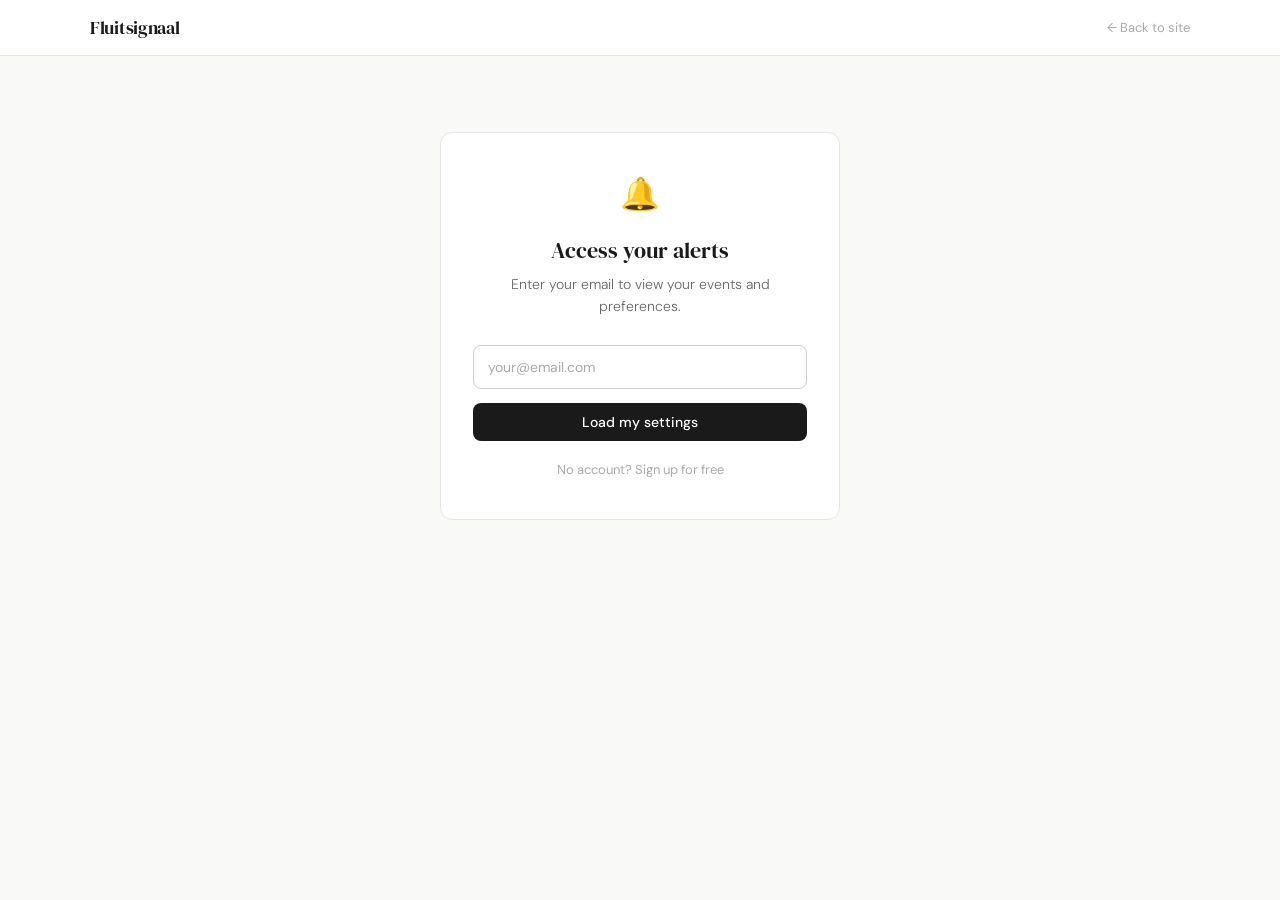
==== dashboard.html @ 2d1e5efd "Remove language switcher, keep site English only - Remove EN/NL toggle buttons from all pages - Remo" ====
<!DOCTYPE html>
<html lang="en">
<head>
  <meta charset="UTF-8" />
  <meta name="viewport" content="width=device-width, initial-scale=1.0" />
  <title>My Account — Fluitsignaal</title>
  <link rel="preconnect" href="https://fonts.googleapis.com">
  <link href="https://fonts.googleapis.com/css2?family=DM+Serif+Display:ital@0;1&family=DM+Sans:wght@300;400;500&display=swap" rel="stylesheet">
  <style>
    *, *::before, *::after { box-sizing: border-box; margin: 0; padding: 0; }
    body { font-family: 'DM Sans', sans-serif; color: #1a1a1a; background: #f9f9f7; min-height: 100vh; }

    /* Topbar */
    .topbar { background: #fff; border-bottom: 0.5px solid #e5e5e5; padding: 0 2rem; display: flex; justify-content: space-between; align-items: center; height: 56px; position: sticky; top: 0; z-index: 10; max-width: 100%; }
    .topbar-inner { display: flex; justify-content: space-between; align-items: center; width: 100%; max-width: 1100px; margin: 0 auto; }
    .topbar-logo { font-family: 'DM Serif Display', serif; font-size: 18px; text-decoration: none; color: #1a1a1a; letter-spacing: -0.3px; }
    .topbar-links { display: flex; align-items: center; gap: 2rem; }
    .topbar-link { font-size: 14px; color: #666; text-decoration: none; background: none; border: none; cursor: pointer; font-family: 'DM Sans', sans-serif; padding: 0; transition: color 0.15s; }
    .topbar-link:hover { color: #1a1a1a; }
    .topbar-link.active { color: #1a1a1a; font-weight: 500; }
    .topbar-user { font-size: 13px; color: #888; display: flex; align-items: center; gap: 12px; }
    .topbar-user-name { font-weight: 500; color: #1a1a1a; }
    .topbar-signout { font-size: 13px; color: #aaa; text-decoration: none; transition: color 0.15s; }
    .topbar-signout:hover { color: #1a1a1a; }

    /* Desktop layout */
    .layout { display: flex; max-width: 1000px; margin: 2rem auto; padding: 0 2rem; gap: 1.5rem; }
    .sidebar { width: 200px; flex-shrink: 0; }
    .sidebar-card { background: #fff; border: 0.5px solid #e5e5e5; border-radius: 12px; overflow: hidden; }
    .nav-item { display: flex; align-items: center; gap: 10px; padding: 0.75rem 1rem; font-size: 14px; cursor: pointer; color: #666; border-bottom: 0.5px solid #f0f0f0; transition: background 0.1s; }
    .nav-item:last-child { border-bottom: none; }
    .nav-item:hover { background: #f9f9f7; }
    .nav-item.active { color: #1a1a1a; font-weight: 500; background: #f9f9f7; }
    .sidebar-user { margin-top: 1rem; padding: 1rem; background: #fff; border: 0.5px solid #e5e5e5; border-radius: 12px; }
    .user-name { font-size: 13px; font-weight: 500; }
    .user-plan { font-size: 11px; color: #888; margin-top: 2px; }
    .main { flex: 1; min-width: 0; }

    /* Mobile tab bar — hidden on desktop */
    .mobile-tabs { display: none; }

    /* Panels */
    .panel { display: none; }
    .panel.active { display: block; }
    .panel-card { background: #fff; border: 0.5px solid #e5e5e5; border-radius: 12px; overflow: hidden; margin-bottom: 1rem; }
    .panel-header { padding: 1.25rem 1.5rem; border-bottom: 0.5px solid #e5e5e5; }
    .panel-title { font-family: 'DM Serif Display', serif; font-size: 20px; }
    .panel-sub { font-size: 13px; color: #888; margin-top: 4px; font-weight: 300; }
    .panel-body { padding: 1.25rem 1.5rem; }

    /* Event list */
    .sport-heading { font-size: 11px; font-weight: 500; letter-spacing: 0.1em; text-transform: uppercase; color: #aaa; margin: 1.25rem 0 0.75rem; }
    .sport-heading:first-child { margin-top: 0; }
    .event-list { display: flex; flex-direction: column; gap: 8px; }
    .event-row { display: flex; align-items: center; justify-content: space-between; padding: 0.75rem 1rem; border: 0.5px solid #e5e5e5; border-radius: 8px; cursor: pointer; transition: border-color 0.15s; }
    .event-row:hover { border-color: #bbb; }
    .event-row.selected { border-color: #1a1a1a; background: #fafafa; }
    .event-row-left { display: flex; align-items: center; gap: 10px; min-width: 0; }
    .event-name { font-size: 14px; font-weight: 500; }
    .event-date { font-size: 12px; color: #888; margin-top: 2px; font-weight: 300; }

    /* Soon badge */
    .soon-badge {
      display: inline-flex; align-items: center;
      background: #f0fdf4; color: #166534;
      border: 0.5px solid #86efac;
      font-size: 10px; font-weight: 500;
      padding: 2px 7px; border-radius: 5px;
      flex-shrink: 0; white-space: nowrap;
    }

    /* Toggle switch */
    .toggle { width: 36px; height: 20px; border-radius: 10px; background: #ddd; position: relative; transition: background 0.2s; flex-shrink: 0; }
    .toggle.on { background: #1a1a1a; }
    .toggle::after { content: ''; position: absolute; width: 14px; height: 14px; background: #fff; border-radius: 50%; top: 3px; left: 3px; transition: transform 0.2s; }
    .toggle.on::after { transform: translateX(16px); }

    /* Plan grid */
    .plan-grid { display: grid; grid-template-columns: repeat(3, 1fr); gap: 10px; }
    .plan-card { border: 0.5px solid #e5e5e5; border-radius: 10px; padding: 1.25rem; }
    .plan-card.current { border: 2px solid #93c5fd; }
    .plan-badge { display: inline-block; background: #eff6ff; color: #1d4ed8; font-size: 10px; font-weight: 500; padding: 2px 8px; border-radius: 6px; margin-bottom: 0.5rem; }
    .plan-card-name { font-size: 14px; font-weight: 500; }
    .plan-card-price { font-family: 'DM Serif Display', serif; font-size: 28px; margin: 0.5rem 0 0.1rem; }
    .plan-card-period { font-size: 11px; color: #888; margin-bottom: 1rem; }
    .plan-card-features { list-style: none; display: flex; flex-direction: column; gap: 5px; }
    .plan-card-features li { font-size: 12px; color: #666; display: flex; gap: 6px; font-weight: 300; }
    .plan-card-features li::before { content: '—'; color: #ccc; flex-shrink: 0; }

    /* Save bar */
    .save-bar { padding: 1rem 1.5rem; border-top: 0.5px solid #e5e5e5; display: flex; justify-content: space-between; align-items: center; gap: 10px; }
    .save-status { font-size: 13px; color: #166534; display: none; }
    .btn-save { background: #1a1a1a; color: #fff; border: none; padding: 10px 24px; border-radius: 8px; font-family: 'DM Sans', sans-serif; font-size: 14px; font-weight: 500; cursor: pointer; transition: opacity 0.15s; }
    .btn-save:disabled { opacity: 0.5; cursor: not-allowed; }
    .btn-cancel { background: transparent; color: #888; border: 0.5px solid #ccc; padding: 10px 20px; border-radius: 8px; font-family: 'DM Sans', sans-serif; font-size: 13px; cursor: pointer; }

    /* Notifications panel */
    .ncg { width: 100%; border-collapse: collapse; }
    .ncg-header th { font-size: 11px; font-weight: 500; letter-spacing: 0.08em; text-transform: uppercase; color: #aaa; padding-bottom: 10px; text-align: center; }
    .ncg-header th:first-child { text-align: left; }
    .ncg-row td { padding: 12px 0; border-top: 0.5px solid #f0f0f0; vertical-align: middle; }
    .ncg-label { flex: 1; }
    .ncg-name { font-size: 14px; font-weight: 500; }
    .ncg-hint { font-size: 12px; color: #888; margin-top: 2px; font-weight: 300; }
    .ncg-cell { text-align: center; width: 72px; }

    /* Loading */
    .loading { padding: 3rem; text-align: center; color: #aaa; font-size: 14px; }

    /* Email prompt — improved */
    .not-found-wrap {
      display: flex; align-items: center; justify-content: center;
      min-height: 60vh; padding: 2rem;
    }
    .not-found-card {
      background: #fff; border: 0.5px solid #e5e5e5; border-radius: 12px;
      padding: 2.5rem 2rem; max-width: 400px; width: 100%; text-align: center;
    }
    .not-found-icon { font-size: 32px; margin-bottom: 1.25rem; }
    .not-found-title { font-family: 'DM Serif Display', serif; font-size: 22px; margin-bottom: 0.5rem; }
    .not-found-sub { font-size: 14px; color: #666; font-weight: 300; line-height: 1.6; margin-bottom: 1.75rem; }
    .not-found-card input {
      width: 100%; padding: 12px 14px;
      border: 0.5px solid #ccc; border-radius: 8px;
      font-family: 'DM Sans', sans-serif; font-size: 14px;
      color: #1a1a1a; outline: none; margin-bottom: 10px;
      transition: border-color 0.15s; text-align: left;
    }
    .not-found-card input:focus { border-color: #1a1a1a; }
    .not-found-card input::placeholder { color: #aaa; }
    .not-found-back { display: inline-block; margin-top: 1.25rem; font-size: 13px; color: #aaa; text-decoration: none; }
    .not-found-back:hover { color: #1a1a1a; }

    /* Mobile */
    @media (max-width: 767px) {
      .layout { flex-direction: column; margin: 0; padding: 0; gap: 0; }

      /* Hide desktop sidebar */
      .sidebar { display: none; }

      /* Mobile tab bar */
      .mobile-tabs {
        display: flex;
        background: #fff;
        border-bottom: 0.5px solid #e5e5e5;
        position: sticky;
        top: 56px;
        z-index: 9;
      }
      .mobile-tab {
        flex: 1; padding: 0.9rem 1rem;
        font-size: 14px; font-weight: 400; color: #888;
        text-align: center; cursor: pointer;
        border-bottom: 2px solid transparent;
        transition: color 0.15s, border-color 0.15s;
        background: none; border-top: none; border-left: none; border-right: none;
        font-family: 'DM Sans', sans-serif;
      }
      .mobile-tab.active { color: #1a1a1a; font-weight: 500; border-bottom-color: #1a1a1a; }

      .main { padding: 1.25rem; }

      .panel-header { padding: 1rem 1.25rem; }
      .panel-body { padding: 1rem 1.25rem; }
      .save-bar { padding: 0.875rem 1.25rem; }

      .plan-grid { grid-template-columns: 1fr; }

      .not-found-wrap { min-height: 50vh; padding: 1.5rem; }
      .not-found-card { padding: 2rem 1.5rem; }

      .topbar { padding: 0 1.25rem; }
    }
  </style>
</head>
<body>
<div class="topbar">
  <div class="topbar-inner">
    <a href="index.html" class="topbar-logo">Fluitsignaal</a>
    <div class="topbar-links">
      <button class="topbar-link active" id="nav-events" onclick="showPanel('events', this)">My events</button>
      <button class="topbar-link" id="nav-notifications" onclick="showPanel('notifications', this)">Notifications</button>
      <button class="topbar-link" id="nav-plan" onclick="showPanel('plan', this)">My plan</button>
    </div>
    <div class="topbar-user">
      <span class="topbar-user-name" id="topbar-user-name"></span>
      <a href="index.html" class="topbar-signout">← Back to site</a>
    </div>
  </div>
</div>

<!-- Mobile tab bar (hidden on desktop) -->
<div class="mobile-tabs">
  <button class="mobile-tab active" id="mobile-tab-events" onclick="showPanel('events', this, 'mobile-tab-events')">My events</button>
  <button class="mobile-tab" id="mobile-tab-notifications" onclick="showPanel('notifications', this, 'mobile-tab-notifications')">Notifications</button>
  <button class="mobile-tab" id="mobile-tab-plan" onclick="showPanel('plan', this, 'mobile-tab-plan')">My plan</button>
</div>

<div class="layout">
  <div class="sidebar">
    <div class="sidebar-card">
      <div class="nav-item active" onclick="showPanel('events', this)">🗓 <span>My events</span></div>
      <div class="nav-item" onclick="showPanel('notifications', this)">🔔 <span>Notifications</span></div>
      <div class="nav-item" onclick="showPanel('plan', this)">💳 <span>My plan</span></div>
    </div>
    <div class="sidebar-user">
      <div class="user-name" id="user-name">—</div>
      <div class="user-plan" id="user-plan">—</div>
    </div>
  </div>

  <div class="main">
    <div class="panel active" id="panel-events">
      <div class="panel-card">
        <div class="panel-header">
          <div class="panel-title">My events</div>
          <div class="panel-sub">Toggle the events you want to receive ticket alerts for</div>
        </div>
        <div class="panel-body" id="events-body">
          <div class="loading">Loading your preferences…</div>
        </div>
        <div class="save-bar">
          <div class="save-status" id="save-status">Saved!</div>
          <button class="btn-save" id="btn-save" onclick="savePreferences()">Save preferences</button>
        </div>
      </div>
    </div>

    <div class="panel" id="panel-notifications">
      <div class="panel-card">
        <div class="panel-header">
          <div class="panel-title">Notifications</div>
          <div class="panel-sub">Choose how and when you want to be notified</div>
        </div>
        <div class="panel-body">
          <table class="ncg">
            <thead class="ncg-header"><tr>
              <th></th><th>Email</th><th>SMS</th>
            </tr></thead>
            <tbody>
              <tr class="ncg-row">
                <td><div class="ncg-name">Weekly digest</div><div class="ncg-hint">Every Monday — full overview of upcoming sales</div></td>
                <td class="ncg-cell"><div class="toggle" id="rt-weekly-email" onclick="toggleRt('weekly-email')"></div></td>
                <td class="ncg-cell"><div class="toggle" id="rt-weekly-sms" onclick="toggleRt('weekly-sms')"></div></td>
              </tr>
              <tr class="ncg-row">
                <td><div class="ncg-name">Day before</div><div class="ncg-hint">Alert the day before a sale opens</div></td>
                <td class="ncg-cell"><div class="toggle" id="rt-day-before-email" onclick="toggleRt('day-before-email')"></div></td>
                <td class="ncg-cell"><div class="toggle" id="rt-day-before-sms" onclick="toggleRt('day-before-sms')"></div></td>
              </tr>
              <tr class="ncg-row">
                <td><div class="ncg-name">1 hour before</div><div class="ncg-hint">Alert 1 hour before the sale goes live</div></td>
                <td class="ncg-cell"><div class="toggle" id="rt-hour-before-email" onclick="toggleRt('hour-before-email')"></div></td>
                <td class="ncg-cell"><div class="toggle" id="rt-hour-before-sms" onclick="toggleRt('hour-before-sms')"></div></td>
              </tr>
            </tbody>
          </table>
        </div>
        <div class="save-bar">
          <div class="save-status" id="notif-save-status">Saved!</div>
          <button class="btn-save" id="btn-save-notif" onclick="saveNotifications()">Save preferences</button>
        </div>
      </div>
    </div>

    <div class="panel" id="panel-plan">
      <div class="panel-card">
        <div class="panel-header">
          <div class="panel-title">My plan</div>
          <div class="panel-sub" id="plan-sub">—</div>
        </div>
        <div class="panel-body">
          <div class="plan-grid">
            <div class="plan-card" id="plan-card-free">
              <div class="plan-card-name">Free</div>
              <div class="plan-card-price">€0</div>
              <div class="plan-card-period">forever</div>
              <ul class="plan-card-features"><li>Up to 4 events</li><li>Email alerts</li><li>Day-before reminders</li></ul>
            </div>
            <div class="plan-card" id="plan-card-pro">
              <div class="plan-card-name">Pro</div>
              <div class="plan-card-price">€7</div>
              <div class="plan-card-period">per month</div>
              <ul class="plan-card-features"><li>Unlimited events</li><li>Email + SMS alerts</li><li>All reminder types</li><li>Lottery registration reminders</li></ul>
            </div>
            <div class="plan-card" id="plan-card-team">
              <div class="plan-card-name">Team</div>
              <div class="plan-card-price">€19</div>
              <div class="plan-card-period">per month, up to 5 people</div>
              <ul class="plan-card-features"><li>Everything in Pro</li><li>Shared event lists</li><li>Priority support</li></ul>
            </div>
          </div>
        </div>
        <div class="save-bar">
          <div id="upgrade-wrap" style="display:none;">
            <button class="btn-save" id="btn-upgrade" onclick="startCheckout()">Upgrade to Pro — €7/mo</button>
          </div>
          <div id="pro-wrap" style="display:none;">
            <span style="font-size:13px;color:#166534;font-weight:500;">You're on Pro</span>
          </div>
          <button class="btn-cancel" id="btn-contact-plan">Contact us to change plan</button>
        </div>
      </div>
    </div>
  </div>
</div>

<script>
const SCRIPT_URL = 'https://script.google.com/macros/s/AKfycbwXE6ADpakhn2sQez_fjbSEP-PktBxvmvafaK3GWJmQClV2BFHYTC7zpgZuJ9ieKvdp/exec';

const EVENTS = {
  tennis: {
    label: '🎾 Tennis',
    items: [
      { id: 'french_open', name: 'French Open', date: 'Sale opens March 31, 2026', saleDate: '2026-03-31' },
      { id: 'wimbledon', name: 'Wimbledon', date: 'Ballot opens September 2026', saleDate: null },
      { id: 'australian_open', name: 'Australian Open', date: 'Sale opens approx. October 2026', saleDate: null },
      { id: 'us_open', name: 'US Open', date: 'Sale opens approx. April 2026', saleDate: '2026-04-15' },
      { id: 'rotterdam_open', name: 'Rotterdam Open', date: 'Sale opens approx. June 2026', saleDate: null },
      { id: 'libema_open', name: 'Libema Open', date: 'Date TBA', saleDate: null },
      { id: 'davis_cup', name: 'Davis Cup', date: 'Date TBA', saleDate: null },
    ]
  },
  football: {
    label: '⚽ Football',
    items: [
      { id: 'ajax', name: 'Ajax', date: 'Season tickets June 2026', saleDate: null },
      { id: 'feyenoord', name: 'Feyenoord', date: 'Season tickets June 2026', saleDate: null },
      { id: 'psv', name: 'PSV', date: 'Season tickets June 2026', saleDate: null },
      { id: 'nederlands_elftal', name: 'Nederlands Elftal', date: 'Via knvb.nl', saleDate: null },
      { id: 'world_cup', name: 'WK 2026', date: 'Resale opens April 2, 2026', saleDate: '2026-04-02' },
      { id: 'euro', name: 'EK', date: 'Date TBA', saleDate: null },
      { id: 'club_world_cup', name: 'WK Clubs', date: 'Date TBA', saleDate: null },
    ]
  },
  golf: {
    label: '⛳ Golf',
    items: [
      { id: 'ryder_cup', name: 'Ryder Cup', date: 'Ballot open at rydercup.com', saleDate: null },
      { id: 'solheim_cup', name: 'Solheim Cup', date: 'Date TBA', saleDate: null },
      { id: 'the_open', name: 'The Open Championship', date: 'Sale opens approx. March 2026', saleDate: null },
      { id: 'klm_open', name: 'KLM Open', date: 'Date TBA', saleDate: null },
    ]
  },
  rugby: {
    label: '🏉 Rugby',
    items: [
      { id: 'six_nations', name: 'Six Nations', date: 'Sale opens approx. November 2026', saleDate: null },
    ]
  },
  hockey: {
    label: '🏑 Hockey',
    items: [
      { id: 'hockey_ek', name: 'Hockey EK', date: 'Date TBA', saleDate: null },
      { id: 'hockey_wk', name: 'Hockey WK', date: 'Date TBA', saleDate: null },
      { id: 'hockey_hoofdklasse', name: 'Hoofdklasse Play-offs', date: 'Sale opens approx. March 2026', saleDate: '2026-03-25' },
    ]
  },
  spotlight: {
    label: '🔦 Spotlight',
    items: [
      { id: 'urban_sports_week_amsterdam', name: 'Urban Sports Week Amsterdam', date: 'Mei 2026 · NDSM, Amsterdam', saleDate: '2026-05-15' },
      { id: 'fiba_3x3', name: 'FIBA 3x3 World Tour Amsterdam Masters', date: 'Mei 2026 · Amsterdam', saleDate: '2026-05-15' },
      { id: '3x3nl_tour_finals', name: '3x3NL Tour Finals Amsterdam', date: '25–26 jul 2026 · Amsterdam', saleDate: '2026-07-25' },
      { id: 'museumplein_polo', name: 'Museumplein Polo Amsterdam', date: '25–27 sep 2026 · Gratis', saleDate: null },
      { id: 'premier_padel_rotterdam', name: 'Premier Padel Rotterdam', date: '27 sep – 4 okt 2026 · Rotterdam Ahoy', saleDate: null },
      { id: 'amstel_tigers', name: 'Amstel Tigers IJshockey', date: 'Seizoen 2026–2027 · Amsterdam', saleDate: null },
      { id: 'tilburg_trappers', name: 'Tilburg Trappers IJshockey', date: 'Seizoen 2026–2027 · Tilburg', saleDate: null },
      { id: 'world_sprint_championships', name: 'WK Sprint Schaatsen', date: '2027 · Thialf, Heerenveen', saleDate: null },
      { id: 'jumping_amsterdam', name: 'Jumping Amsterdam', date: 'Januari 2027 · RAI Amsterdam', saleDate: null },
      { id: 'hollands_strongest_man', name: "Holland's Strongest Man", date: 'Datum onbekend', saleDate: null },
      { id: 'beachvolleybal_eredivisie', name: 'Beachvolleybal Eredivisie', date: 'Zomer 2026', saleDate: null },
      { id: 'beachlife_volleyball_scheveningen', name: 'Summer BeachLife Volleyball Scheveningen', date: 'Zomer 2026 · Scheveningen', saleDate: null },
    ]
  }
};

let userEmail = null;
let userPlan = 'free';

const REMINDER_MAP = [
  { id: 'weekly-email',      dbKey: 'weekly_email',      type: 'weekly',      channel: 'email' },
  { id: 'weekly-sms',        dbKey: 'weekly_sms',        type: 'weekly',      channel: 'sms'   },
  { id: 'day-before-email',  dbKey: 'day_before_email',  type: 'day_before',  channel: 'email' },
  { id: 'day-before-sms',    dbKey: 'day_before_sms',    type: 'day_before',  channel: 'sms'   },
  { id: 'hour-before-email', dbKey: 'hour_before_email', type: 'hour_before', channel: 'email' },
  { id: 'hour-before-sms',   dbKey: 'hour_before_sms',   type: 'hour_before', channel: 'sms'   },
];

function toggleRt(id) {
  document.getElementById('rt-' + id).classList.toggle('on');
}

function renderNotifications(notifMethod, remindersArr) {
  const isNewFormat = remindersArr.some(r => r.includes('_email') || r.includes('_sms'));
  REMINDER_MAP.forEach(({ id, dbKey, type, channel }) => {
    let on;
    if (isNewFormat) {
      on = remindersArr.includes(dbKey);
    } else {
      const typeOn = remindersArr.includes(type);
      const m = notifMethod || 'email';
      on = typeOn && (channel === 'email' ? ['email','both'].includes(m) : ['sms','both'].includes(m));
    }
    document.getElementById('rt-' + id).classList.toggle('on', on);
  });
}

async function saveNotifications() {
  const btn = document.getElementById('btn-save-notif');
  btn.disabled = true; btn.textContent = 'Saving…';
  const reminders = REMINDER_MAP.filter(({ id }) => document.getElementById('rt-' + id).classList.contains('on')).map(({ dbKey }) => dbKey).join('|');
  const hasSms = REMINDER_MAP.some(({ id, channel }) => channel === 'sms' && document.getElementById('rt-' + id).classList.contains('on'));
  const hasEmail = REMINDER_MAP.some(({ id, channel }) => channel === 'email' && document.getElementById('rt-' + id).classList.contains('on'));
  const notifications = hasSms && hasEmail ? 'both' : hasSms ? 'sms' : 'email';
  try {
    await fetch(SCRIPT_URL, {
      method: 'POST',
      body: JSON.stringify({ action: 'update_notifications', email: userEmail, notifications, reminders })
    });
    const status = document.getElementById('notif-save-status');
    status.style.display = 'block';
    setTimeout(() => { status.style.display = 'none'; }, 3000);
  } catch(e) { alert('Something went wrong. Please try again.'); }
  btn.disabled = false; btn.textContent = 'Save preferences';
}

const TODAY = new Date();
const SOON_DAYS = 30;

function isSoon(dateStr) {
  if (!dateStr) return false;
  const d = new Date(dateStr);
  const diff = (d - TODAY) / (1000 * 60 * 60 * 24);
  return diff >= 0 && diff <= SOON_DAYS;
}

function showPanel(name, el, mobileTabId) {
  document.querySelectorAll('.panel').forEach(p => p.classList.remove('active'));
  document.querySelectorAll('.nav-item, .topbar-link, .mobile-tab').forEach(n => n.classList.remove('active'));
  document.getElementById('panel-' + name).classList.add('active');
  if (el) el.classList.add('active');
  document.getElementById('nav-' + name)?.classList.add('active');
  if (mobileTabId) document.getElementById(mobileTabId)?.classList.add('active');
}

function toggleEvent(row) {
  row.classList.toggle('selected');
  row.querySelector('.toggle').classList.toggle('on');
}

function renderEvents(selectedIds) {
  const body = document.getElementById('events-body');
  let html = '';
  for (const sport of Object.values(EVENTS)) {
    html += `<div class="sport-heading">${sport.label}</div><div class="event-list">`;
    for (const e of sport.items) {
      const sel = selectedIds.includes(e.id);
      const soonBadge = isSoon(e.saleDate) ? `<span class="soon-badge">${'Soon'}</span>` : '';
      html += `<div class="event-row${sel ? ' selected' : ''}" data-id="${e.id}" onclick="toggleEvent(this)">
        <div class="event-row-left">
          <div>
            <div class="event-name">${e.name}</div>
            <div class="event-date">${e.date}</div>
          </div>
          ${soonBadge}
        </div>
        <div class="toggle${sel ? ' on' : ''}"></div>
      </div>`;
    }
    html += '</div>';
  }
  body.innerHTML = html;
}

function hideAllPanels() {
  document.querySelector('.layout').style.display = 'none';
  document.querySelector('.mobile-tabs').style.display = 'none';
  const navLinks = document.querySelector('.topbar-links');
  if (navLinks) navLinks.style.display = 'none';
}

function showEmailPrompt(errorMsg) {
  document.querySelectorAll('.not-found-wrap').forEach(el => el.remove());
  hideAllPanels();
  const body = document.body;
  const wrap = document.createElement('div');
  wrap.className = 'not-found-wrap';
  wrap.innerHTML = `
    <div class="not-found-card">
      <div class="not-found-icon">🔔</div>
      <div class="not-found-title">Access your alerts</div>
      <p class="not-found-sub">${errorMsg || 'Enter your email to view your events and preferences.'}</p>
      <input type="email" id="email-input" placeholder="your@email.com" onkeydown="if(event.key==='Enter')loadByEmail()" />
      <button class="btn-save" style="width:100%;margin-top:4px;" onclick="loadByEmail()">Load my settings</button>
      <a href="index.html" class="not-found-back">No account? Sign up for free</a>
    </div>`;
  body.appendChild(wrap);
}

async function loadByEmail() {
  const input = document.getElementById('email-input').value.trim();
  if (!input) return;
  window.location.href = window.location.pathname + '?email=' + encodeURIComponent(input);
}

async function loadUser() {
  const params = new URLSearchParams(window.location.search);
  userEmail = params.get('email');
  if (!userEmail) { showEmailPrompt(); return; }

  try {
    const res = await fetch(SCRIPT_URL + '?email=' + encodeURIComponent(userEmail), { credentials: 'omit' });
    const text = await res.text();
    const data = JSON.parse(text);

    if (!data.found) {
      showEmailPrompt('This email address was not found. Check your address or sign up.');
      return;
    }

    const user = data.user;
    userPlan = user.plan || 'free';
    document.getElementById('user-name').textContent = user.name || userEmail;
    document.getElementById('topbar-user-name').textContent = (user.name || userEmail).split(' ')[0];
    document.getElementById('user-plan').textContent = userPlan + ' plan';
    document.getElementById('plan-sub').textContent = `You're on the ${userPlan} plan`;
    document.getElementById('plan-card-' + userPlan)?.classList.add('current');
    if (userPlan === 'free') {
      document.getElementById('upgrade-wrap').style.display = 'block';
      document.getElementById('btn-contact-plan').style.display = 'none';
    } else {
      document.getElementById('pro-wrap').style.display = 'block';
      document.getElementById('btn-contact-plan').style.display = 'none';
    }
    if (params.get('upgraded') === '1') {
      document.getElementById('plan-sub').textContent = 'Welcome to Pro! Your subscription has been upgraded.';
      showPanel('plan', document.getElementById('nav-plan'));
    }
    const selected = user.events ? user.events.split('|').filter(Boolean) : [];
    renderEvents(selected);
    const reminders = user.reminders ? user.reminders.split('|').filter(Boolean) : ['weekly','day_before'];
    renderNotifications(user.notifications || 'email', reminders);
  } catch(e) {
    console.error('loadUser error:', e);
    showEmailPrompt('Something went wrong. Please try again.');
  }
}

async function savePreferences() {
  const btn = document.getElementById('btn-save');
  btn.disabled = true;
  btn.textContent = 'Saving…';

  const selected = [...document.querySelectorAll('.event-row.selected')].map(r => r.dataset.id);

  try {
    await fetch(SCRIPT_URL, {
      method: 'POST',
      body: JSON.stringify({ action: 'update_events', email: userEmail, events: selected.join('|') })
    });
    const status = document.getElementById('save-status');
    status.style.display = 'block';
    setTimeout(() => { status.style.display = 'none'; }, 3000);
  } catch(e) {
    alert('Something went wrong. Please try again.');
  }

  btn.disabled = false;
  btn.textContent = 'Save preferences';
}

async function startCheckout() {
  const btn = document.getElementById('btn-upgrade');
  btn.textContent = 'Redirecting…';
  btn.disabled = true;
  try {
    const res = await fetch(SCRIPT_URL + '?action=create_checkout&email=' + encodeURIComponent(userEmail), { credentials: 'omit' });
    const text = await res.text();
    let data;
    try { data = JSON.parse(text); } catch(_) {
      alert('Unexpected response:\n' + text.slice(0, 300));
      btn.textContent = 'Upgrade to Pro — €7/mo';
      btn.disabled = false;
      return;
    }
    if (data.url) {
      window.location.href = data.url;
    } else {
      alert('Error: ' + (data.error || JSON.stringify(data)));
      btn.textContent = 'Upgrade to Pro — €7/mo';
      btn.disabled = false;
    }
  } catch(e) {
    alert('Fetch failed: ' + e.message);
    btn.textContent = 'Upgrade to Pro — €7/mo';
    btn.disabled = false;
  }
}

loadUser();
</script>
</body>
</html>
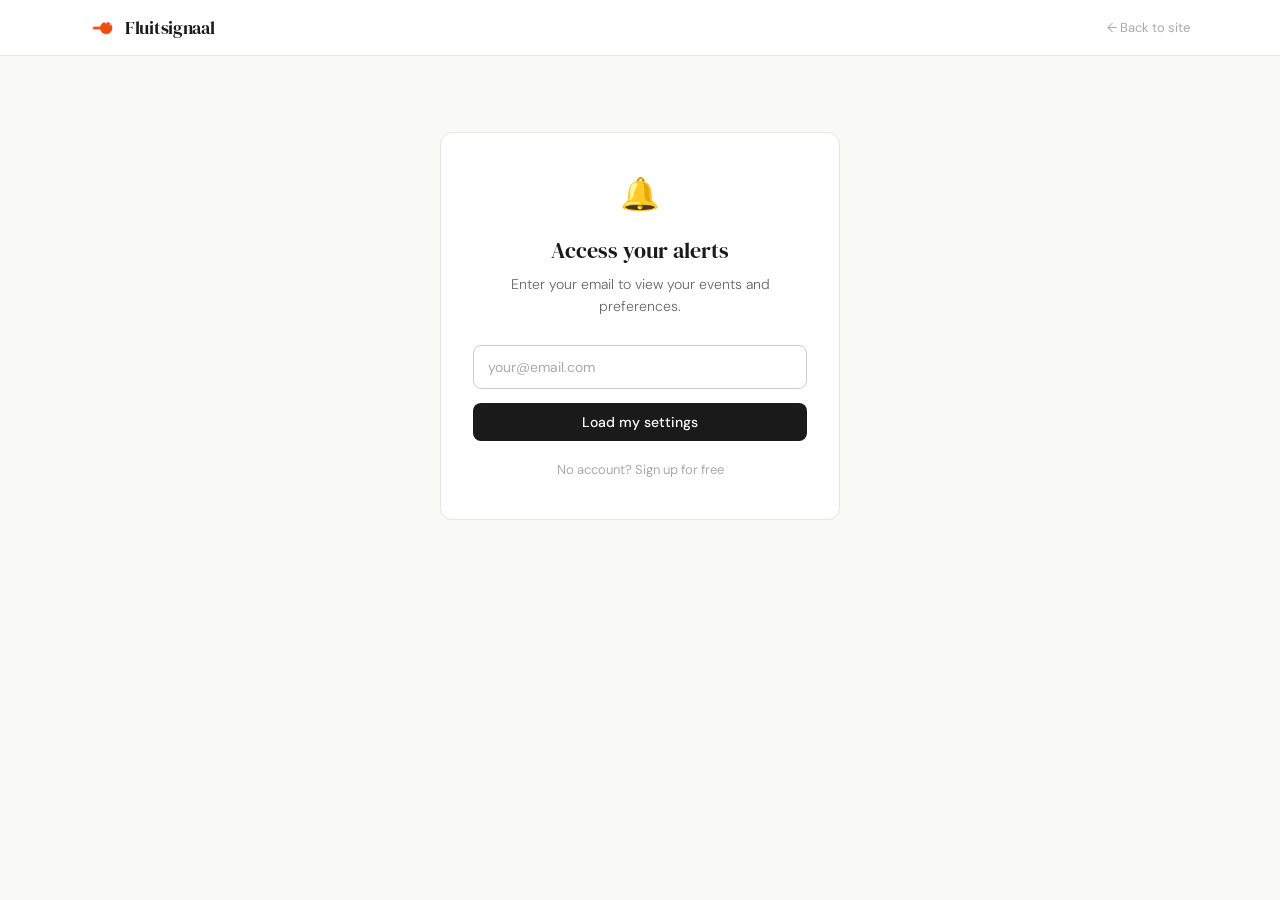
==== commit 8e4d6925: "Add whistle logo, scrolling events marquee, update Apps Script URL" ====
--- a/dashboard.html
+++ b/dashboard.html
@@ -4,6 +4,7 @@
   <meta charset="UTF-8" />
   <meta name="viewport" content="width=device-width, initial-scale=1.0" />
   <title>My Account — Fluitsignaal</title>
+  <link rel="icon" type="image/png" href="logo.png">
   <link rel="preconnect" href="https://fonts.googleapis.com">
   <link href="https://fonts.googleapis.com/css2?family=DM+Serif+Display:ital@0;1&family=DM+Sans:wght@300;400;500&display=swap" rel="stylesheet">
   <style>
@@ -13,7 +14,9 @@
     /* Topbar */
     .topbar { background: #fff; border-bottom: 0.5px solid #e5e5e5; padding: 0 2rem; display: flex; justify-content: space-between; align-items: center; height: 56px; position: sticky; top: 0; z-index: 10; max-width: 100%; }
     .topbar-inner { display: flex; justify-content: space-between; align-items: center; width: 100%; max-width: 1100px; margin: 0 auto; }
-    .topbar-logo { font-family: 'DM Serif Display', serif; font-size: 18px; text-decoration: none; color: #1a1a1a; letter-spacing: -0.3px; }
+    .topbar-logo { display: flex; align-items: center; gap: 9px; text-decoration: none; color: #1a1a1a; }
+    .topbar-logo img { width: 26px; height: 26px; display: block; }
+    .topbar-logo-text { font-family: 'DM Serif Display', serif; font-size: 18px; letter-spacing: -0.3px; }
     .topbar-links { display: flex; align-items: center; gap: 2rem; }
     .topbar-link { font-size: 14px; color: #666; text-decoration: none; background: none; border: none; cursor: pointer; font-family: 'DM Sans', sans-serif; padding: 0; transition: color 0.15s; }
     .topbar-link:hover { color: #1a1a1a; }
@@ -176,7 +179,10 @@
 <body>
 <div class="topbar">
   <div class="topbar-inner">
-    <a href="index.html" class="topbar-logo">Fluitsignaal</a>
+    <a href="index.html" class="topbar-logo">
+      <img src="logo.png" alt="Fluitsignaal" />
+      <span class="topbar-logo-text">Fluitsignaal</span>
+    </a>
     <div class="topbar-links">
       <button class="topbar-link active" id="nav-events" onclick="showPanel('events', this)">My events</button>
       <button class="topbar-link" id="nav-notifications" onclick="showPanel('notifications', this)">Notifications</button>
@@ -214,7 +220,7 @@
       <div class="panel-card">
         <div class="panel-header">
           <div class="panel-title">My events</div>
-          <div class="panel-sub">Toggle the events you want to receive ticket alerts for</div>
+          <div class="panel-sub">Select which events you want day-before and hour-of ticket alerts for. The weekly digest covers all events automatically.</div>
         </div>
         <div class="panel-body" id="events-body">
           <div class="loading">Loading your preferences…</div>
@@ -238,11 +244,6 @@
               <th></th><th>Email</th><th>SMS</th>
             </tr></thead>
             <tbody>
-              <tr class="ncg-row">
-                <td><div class="ncg-name">Weekly digest</div><div class="ncg-hint">Every Monday — full overview of upcoming sales</div></td>
-                <td class="ncg-cell"><div class="toggle" id="rt-weekly-email" onclick="toggleRt('weekly-email')"></div></td>
-                <td class="ncg-cell"><div class="toggle" id="rt-weekly-sms" onclick="toggleRt('weekly-sms')"></div></td>
-              </tr>
               <tr class="ncg-row">
                 <td><div class="ncg-name">Day before</div><div class="ncg-hint">Alert the day before a sale opens</div></td>
                 <td class="ncg-cell"><div class="toggle" id="rt-day-before-email" onclick="toggleRt('day-before-email')"></div></td>
@@ -274,20 +275,14 @@
             <div class="plan-card" id="plan-card-free">
               <div class="plan-card-name">Free</div>
               <div class="plan-card-price">€0</div>
-              <div class="plan-card-period">forever</div>
-              <ul class="plan-card-features"><li>Up to 4 events</li><li>Email alerts</li><li>Day-before reminders</li></ul>
+              <div class="plan-card-period">free to use</div>
+              <ul class="plan-card-features"><li>Weekly digest — all events</li><li>Email alerts</li><li>Day-before &amp; hour reminders</li></ul>
             </div>
             <div class="plan-card" id="plan-card-pro">
               <div class="plan-card-name">Pro</div>
               <div class="plan-card-price">€7</div>
               <div class="plan-card-period">per month</div>
               <ul class="plan-card-features"><li>Unlimited events</li><li>Email + SMS alerts</li><li>All reminder types</li><li>Lottery registration reminders</li></ul>
-            </div>
-            <div class="plan-card" id="plan-card-team">
-              <div class="plan-card-name">Team</div>
-              <div class="plan-card-price">€19</div>
-              <div class="plan-card-period">per month, up to 5 people</div>
-              <ul class="plan-card-features"><li>Everything in Pro</li><li>Shared event lists</li><li>Priority support</li></ul>
             </div>
           </div>
         </div>
@@ -306,7 +301,9 @@
 </div>
 
 <script>
-const SCRIPT_URL = 'https://script.google.com/macros/s/AKfycbwXE6ADpakhn2sQez_fjbSEP-PktBxvmvafaK3GWJmQClV2BFHYTC7zpgZuJ9ieKvdp/exec';
+
+
+const SCRIPT_URL = 'https://script.google.com/macros/s/AKfycbwP9GisrJfJO7_6IYiovEBBaAKNz9kUeVCPhgupX2QKAw7u7qqv5N5-zG1oYqaCD4zT/exec';
 
 const EVENTS = {
   tennis: {
@@ -379,8 +376,6 @@
 let userPlan = 'free';
 
 const REMINDER_MAP = [
-  { id: 'weekly-email',      dbKey: 'weekly_email',      type: 'weekly',      channel: 'email' },
-  { id: 'weekly-sms',        dbKey: 'weekly_sms',        type: 'weekly',      channel: 'sms'   },
   { id: 'day-before-email',  dbKey: 'day_before_email',  type: 'day_before',  channel: 'email' },
   { id: 'day-before-sms',    dbKey: 'day_before_sms',    type: 'day_before',  channel: 'sms'   },
   { id: 'hour-before-email', dbKey: 'hour_before_email', type: 'hour_before', channel: 'email' },
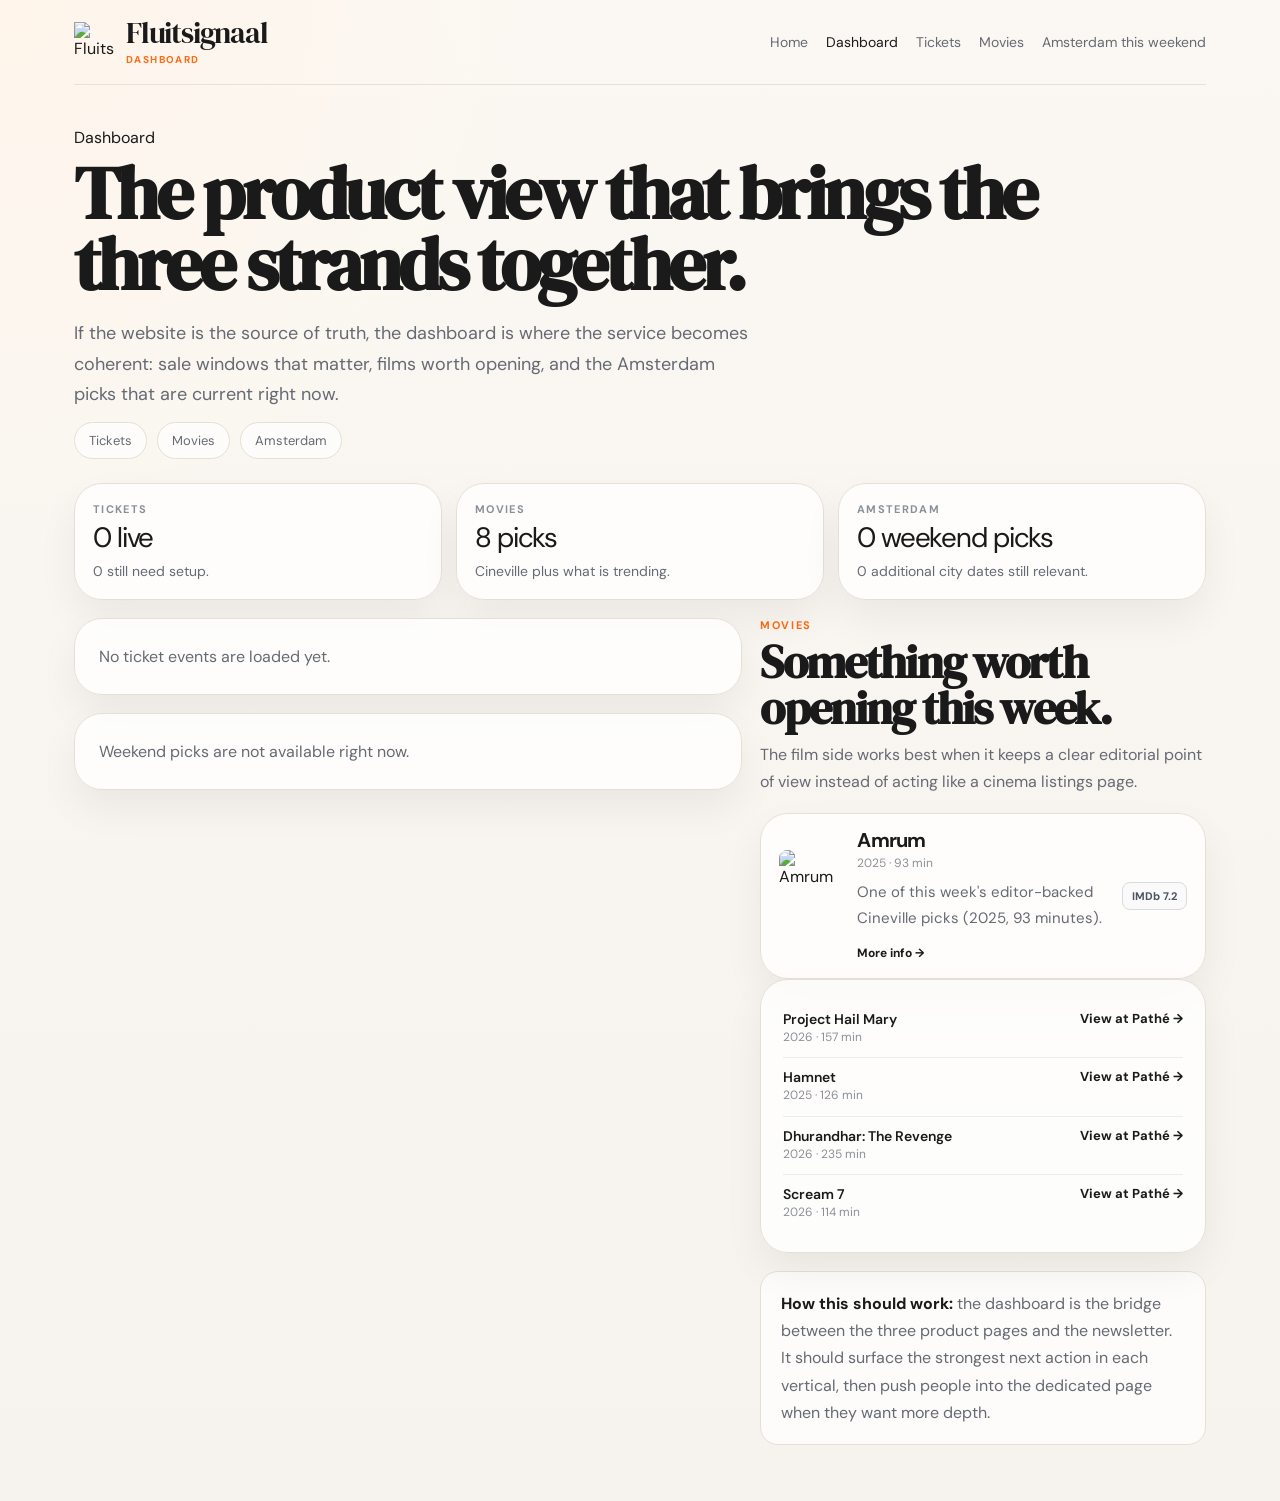
==== commit 557b7dea: "Update website files" ====
--- a/dashboard.html
+++ b/dashboard.html
@@ -3,597 +3,54 @@
 <head>
   <meta charset="UTF-8" />
   <meta name="viewport" content="width=device-width, initial-scale=1.0" />
-  <title>My Account — Fluitsignaal</title>
-  <link rel="icon" type="image/png" href="logo.png">
+  <title>Fluitsignaal Dashboard</title>
   <link rel="preconnect" href="https://fonts.googleapis.com">
-  <link href="https://fonts.googleapis.com/css2?family=DM+Serif+Display:ital@0;1&family=DM+Sans:wght@300;400;500&display=swap" rel="stylesheet">
-  <style>
-    *, *::before, *::after { box-sizing: border-box; margin: 0; padding: 0; }
-    body { font-family: 'DM Sans', sans-serif; color: #1a1a1a; background: #f9f9f7; min-height: 100vh; }
+  <link rel="preconnect" href="https://fonts.gstatic.com" crossorigin>
+  <link href="https://fonts.googleapis.com/css2?family=DM+Sans:wght@400;500;700&family=DM+Serif+Display:ital@0;1&display=swap" rel="stylesheet">
+  <link rel="stylesheet" href="site.css" />
+</head>
+<body data-page="dashboard">
+  <div class="site-shell">
+    <header class="topbar">
+      <a class="brand" href="index.html">
+        <img src="https://coenvanrappard-lgtm.github.io/Fluitsignaal/logo.png" alt="Fluitsignaal logo" />
+        <div>
+          <div class="brand-wordmark">Fluitsignaal</div>
+          <div class="brand-tag">Dashboard</div>
+        </div>
+      </a>
+      <nav class="topnav">
+        <a href="index.html">Home</a>
+        <a class="active" href="dashboard.html">Dashboard</a>
+        <a href="tickets.html">Tickets</a>
+        <a href="movies.html">Movies</a>
+        <a href="amsterdam.html">Amsterdam this weekend</a>
+      </nav>
+    </header>
 
-    /* Topbar */
-    .topbar { background: #fff; border-bottom: 0.5px solid #e5e5e5; padding: 0 2rem; display: flex; justify-content: space-between; align-items: center; height: 56px; position: sticky; top: 0; z-index: 10; max-width: 100%; }
-    .topbar-inner { display: flex; justify-content: space-between; align-items: center; width: 100%; max-width: 1100px; margin: 0 auto; }
-    .topbar-logo { display: flex; align-items: center; gap: 9px; text-decoration: none; color: #1a1a1a; }
-    .topbar-logo img { width: 26px; height: 26px; display: block; }
-    .topbar-logo-text { font-family: 'DM Serif Display', serif; font-size: 18px; letter-spacing: -0.3px; }
-    .topbar-links { display: flex; align-items: center; gap: 2rem; }
-    .topbar-link { font-size: 14px; color: #666; text-decoration: none; background: none; border: none; cursor: pointer; font-family: 'DM Sans', sans-serif; padding: 0; transition: color 0.15s; }
-    .topbar-link:hover { color: #1a1a1a; }
-    .topbar-link.active { color: #1a1a1a; font-weight: 500; }
-    .topbar-user { font-size: 13px; color: #888; display: flex; align-items: center; gap: 12px; }
-    .topbar-user-name { font-weight: 500; color: #1a1a1a; }
-    .topbar-signout { font-size: 13px; color: #aaa; text-decoration: none; transition: color 0.15s; }
-    .topbar-signout:hover { color: #1a1a1a; }
+    <section class="page-hero">
+      <div class="eyebrow">Dashboard</div>
+      <h1>The product view that brings the three strands together.</h1>
+      <p>If the website is the source of truth, the dashboard is where the service becomes coherent: sale windows that matter, films worth opening, and the Amsterdam picks that are current right now.</p>
+      <div class="page-subnav">
+        <a href="#dashboard-tickets">Tickets</a>
+        <a href="#dashboard-movies">Movies</a>
+        <a href="#dashboard-amsterdam">Amsterdam</a>
+      </div>
+      <div class="summary-strip" id="dashboard-summary"></div>
+    </section>
 
-    /* Desktop layout */
-    .layout { display: flex; max-width: 1000px; margin: 2rem auto; padding: 0 2rem; gap: 1.5rem; }
-    .sidebar { width: 200px; flex-shrink: 0; }
-    .sidebar-card { background: #fff; border: 0.5px solid #e5e5e5; border-radius: 12px; overflow: hidden; }
-    .nav-item { display: flex; align-items: center; gap: 10px; padding: 0.75rem 1rem; font-size: 14px; cursor: pointer; color: #666; border-bottom: 0.5px solid #f0f0f0; transition: background 0.1s; }
-    .nav-item:last-child { border-bottom: none; }
-    .nav-item:hover { background: #f9f9f7; }
-    .nav-item.active { color: #1a1a1a; font-weight: 500; background: #f9f9f7; }
-    .sidebar-user { margin-top: 1rem; padding: 1rem; background: #fff; border: 0.5px solid #e5e5e5; border-radius: 12px; }
-    .user-name { font-size: 13px; font-weight: 500; }
-    .user-plan { font-size: 11px; color: #888; margin-top: 2px; }
-    .main { flex: 1; min-width: 0; }
-
-    /* Mobile tab bar — hidden on desktop */
-    .mobile-tabs { display: none; }
-
-    /* Panels */
-    .panel { display: none; }
-    .panel.active { display: block; }
-    .panel-card { background: #fff; border: 0.5px solid #e5e5e5; border-radius: 12px; overflow: hidden; margin-bottom: 1rem; }
-    .panel-header { padding: 1.25rem 1.5rem; border-bottom: 0.5px solid #e5e5e5; }
-    .panel-title { font-family: 'DM Serif Display', serif; font-size: 20px; }
-    .panel-sub { font-size: 13px; color: #888; margin-top: 4px; font-weight: 300; }
-    .panel-body { padding: 1.25rem 1.5rem; }
-
-    /* Event list */
-    .sport-heading { font-size: 11px; font-weight: 500; letter-spacing: 0.1em; text-transform: uppercase; color: #aaa; margin: 1.25rem 0 0.75rem; }
-    .sport-heading:first-child { margin-top: 0; }
-    .event-list { display: flex; flex-direction: column; gap: 8px; }
-    .event-row { display: flex; align-items: center; justify-content: space-between; padding: 0.75rem 1rem; border: 0.5px solid #e5e5e5; border-radius: 8px; cursor: pointer; transition: border-color 0.15s; }
-    .event-row:hover { border-color: #bbb; }
-    .event-row.selected { border-color: #1a1a1a; background: #fafafa; }
-    .event-row-left { display: flex; align-items: center; gap: 10px; min-width: 0; }
-    .event-name { font-size: 14px; font-weight: 500; }
-    .event-date { font-size: 12px; color: #888; margin-top: 2px; font-weight: 300; }
-
-    /* Soon badge */
-    .soon-badge {
-      display: inline-flex; align-items: center;
-      background: #f0fdf4; color: #166534;
-      border: 0.5px solid #86efac;
-      font-size: 10px; font-weight: 500;
-      padding: 2px 7px; border-radius: 5px;
-      flex-shrink: 0; white-space: nowrap;
-    }
-
-    /* Toggle switch */
-    .toggle { width: 36px; height: 20px; border-radius: 10px; background: #ddd; position: relative; transition: background 0.2s; flex-shrink: 0; }
-    .toggle.on { background: #1a1a1a; }
-    .toggle::after { content: ''; position: absolute; width: 14px; height: 14px; background: #fff; border-radius: 50%; top: 3px; left: 3px; transition: transform 0.2s; }
-    .toggle.on::after { transform: translateX(16px); }
-
-    /* Plan grid */
-    .plan-grid { display: grid; grid-template-columns: repeat(3, 1fr); gap: 10px; }
-    .plan-card { border: 0.5px solid #e5e5e5; border-radius: 10px; padding: 1.25rem; }
-    .plan-card.current { border: 2px solid #93c5fd; }
-    .plan-badge { display: inline-block; background: #eff6ff; color: #1d4ed8; font-size: 10px; font-weight: 500; padding: 2px 8px; border-radius: 6px; margin-bottom: 0.5rem; }
-    .plan-card-name { font-size: 14px; font-weight: 500; }
-    .plan-card-price { font-family: 'DM Serif Display', serif; font-size: 28px; margin: 0.5rem 0 0.1rem; }
-    .plan-card-period { font-size: 11px; color: #888; margin-bottom: 1rem; }
-    .plan-card-features { list-style: none; display: flex; flex-direction: column; gap: 5px; }
-    .plan-card-features li { font-size: 12px; color: #666; display: flex; gap: 6px; font-weight: 300; }
-    .plan-card-features li::before { content: '—'; color: #ccc; flex-shrink: 0; }
-
-    /* Save bar */
-    .save-bar { padding: 1rem 1.5rem; border-top: 0.5px solid #e5e5e5; display: flex; justify-content: space-between; align-items: center; gap: 10px; }
-    .save-status { font-size: 13px; color: #166534; display: none; }
-    .btn-save { background: #1a1a1a; color: #fff; border: none; padding: 10px 24px; border-radius: 8px; font-family: 'DM Sans', sans-serif; font-size: 14px; font-weight: 500; cursor: pointer; transition: opacity 0.15s; }
-    .btn-save:disabled { opacity: 0.5; cursor: not-allowed; }
-    .btn-cancel { background: transparent; color: #888; border: 0.5px solid #ccc; padding: 10px 20px; border-radius: 8px; font-family: 'DM Sans', sans-serif; font-size: 13px; cursor: pointer; }
-
-    /* Notifications panel */
-    .ncg { width: 100%; border-collapse: collapse; }
-    .ncg-header th { font-size: 11px; font-weight: 500; letter-spacing: 0.08em; text-transform: uppercase; color: #aaa; padding-bottom: 10px; text-align: center; }
-    .ncg-header th:first-child { text-align: left; }
-    .ncg-row td { padding: 12px 0; border-top: 0.5px solid #f0f0f0; vertical-align: middle; }
-    .ncg-label { flex: 1; }
-    .ncg-name { font-size: 14px; font-weight: 500; }
-    .ncg-hint { font-size: 12px; color: #888; margin-top: 2px; font-weight: 300; }
-    .ncg-cell { text-align: center; width: 72px; }
-
-    /* Loading */
-    .loading { padding: 3rem; text-align: center; color: #aaa; font-size: 14px; }
-
-    /* Email prompt — improved */
-    .not-found-wrap {
-      display: flex; align-items: center; justify-content: center;
-      min-height: 60vh; padding: 2rem;
-    }
-    .not-found-card {
-      background: #fff; border: 0.5px solid #e5e5e5; border-radius: 12px;
-      padding: 2.5rem 2rem; max-width: 400px; width: 100%; text-align: center;
-    }
-    .not-found-icon { font-size: 32px; margin-bottom: 1.25rem; }
-    .not-found-title { font-family: 'DM Serif Display', serif; font-size: 22px; margin-bottom: 0.5rem; }
-    .not-found-sub { font-size: 14px; color: #666; font-weight: 300; line-height: 1.6; margin-bottom: 1.75rem; }
-    .not-found-card input {
-      width: 100%; padding: 12px 14px;
-      border: 0.5px solid #ccc; border-radius: 8px;
-      font-family: 'DM Sans', sans-serif; font-size: 14px;
-      color: #1a1a1a; outline: none; margin-bottom: 10px;
-      transition: border-color 0.15s; text-align: left;
-    }
-    .not-found-card input:focus { border-color: #1a1a1a; }
-    .not-found-card input::placeholder { color: #aaa; }
-    .not-found-back { display: inline-block; margin-top: 1.25rem; font-size: 13px; color: #aaa; text-decoration: none; }
-    .not-found-back:hover { color: #1a1a1a; }
-
-    /* Mobile */
-    @media (max-width: 767px) {
-      .layout { flex-direction: column; margin: 0; padding: 0; gap: 0; }
-
-      /* Hide desktop sidebar */
-      .sidebar { display: none; }
-
-      /* Mobile tab bar */
-      .mobile-tabs {
-        display: flex;
-        background: #fff;
-        border-bottom: 0.5px solid #e5e5e5;
-        position: sticky;
-        top: 56px;
-        z-index: 9;
-      }
-      .mobile-tab {
-        flex: 1; padding: 0.9rem 1rem;
-        font-size: 14px; font-weight: 400; color: #888;
-        text-align: center; cursor: pointer;
-        border-bottom: 2px solid transparent;
-        transition: color 0.15s, border-color 0.15s;
-        background: none; border-top: none; border-left: none; border-right: none;
-        font-family: 'DM Sans', sans-serif;
-      }
-      .mobile-tab.active { color: #1a1a1a; font-weight: 500; border-bottom-color: #1a1a1a; }
-
-      .main { padding: 1.25rem; }
-
-      .panel-header { padding: 1rem 1.25rem; }
-      .panel-body { padding: 1rem 1.25rem; }
-      .save-bar { padding: 0.875rem 1.25rem; }
-
-      .plan-grid { grid-template-columns: 1fr; }
-
-      .not-found-wrap { min-height: 50vh; padding: 1.5rem; }
-      .not-found-card { padding: 2rem 1.5rem; }
-
-      .topbar { padding: 0 1.25rem; }
-    }
-  </style>
-</head>
-<body>
-<div class="topbar">
-  <div class="topbar-inner">
-    <a href="index.html" class="topbar-logo">
-      <img src="logo.png" alt="Fluitsignaal" />
-      <span class="topbar-logo-text">Fluitsignaal</span>
-    </a>
-    <div class="topbar-links">
-      <button class="topbar-link active" id="nav-events" onclick="showPanel('events', this)">My events</button>
-      <button class="topbar-link" id="nav-notifications" onclick="showPanel('notifications', this)">Notifications</button>
-      <button class="topbar-link" id="nav-plan" onclick="showPanel('plan', this)">My plan</button>
-    </div>
-    <div class="topbar-user">
-      <span class="topbar-user-name" id="topbar-user-name"></span>
-      <a href="index.html" class="topbar-signout">← Back to site</a>
-    </div>
+    <section class="dashboard-grid">
+      <div class="stack">
+        <div id="dashboard-tickets"></div>
+        <div id="dashboard-amsterdam"></div>
+      </div>
+      <div class="stack">
+        <div id="dashboard-movies"></div>
+        <div class="callout" id="dashboard-callout"></div>
+      </div>
+    </section>
   </div>
-</div>
-
-<!-- Mobile tab bar (hidden on desktop) -->
-<div class="mobile-tabs">
-  <button class="mobile-tab active" id="mobile-tab-events" onclick="showPanel('events', this, 'mobile-tab-events')">My events</button>
-  <button class="mobile-tab" id="mobile-tab-notifications" onclick="showPanel('notifications', this, 'mobile-tab-notifications')">Notifications</button>
-  <button class="mobile-tab" id="mobile-tab-plan" onclick="showPanel('plan', this, 'mobile-tab-plan')">My plan</button>
-</div>
-
-<div class="layout">
-  <div class="sidebar">
-    <div class="sidebar-card">
-      <div class="nav-item active" onclick="showPanel('events', this)">🗓 <span>My events</span></div>
-      <div class="nav-item" onclick="showPanel('notifications', this)">🔔 <span>Notifications</span></div>
-      <div class="nav-item" onclick="showPanel('plan', this)">💳 <span>My plan</span></div>
-    </div>
-    <div class="sidebar-user">
-      <div class="user-name" id="user-name">—</div>
-      <div class="user-plan" id="user-plan">—</div>
-    </div>
-  </div>
-
-  <div class="main">
-    <div class="panel active" id="panel-events">
-      <div class="panel-card">
-        <div class="panel-header">
-          <div class="panel-title">My events</div>
-          <div class="panel-sub">Select which events you want day-before and hour-of ticket alerts for. The weekly digest covers all events automatically.</div>
-        </div>
-        <div class="panel-body" id="events-body">
-          <div class="loading">Loading your preferences…</div>
-        </div>
-        <div class="save-bar">
-          <div class="save-status" id="save-status">Saved!</div>
-          <button class="btn-save" id="btn-save" onclick="savePreferences()">Save preferences</button>
-        </div>
-      </div>
-    </div>
-
-    <div class="panel" id="panel-notifications">
-      <div class="panel-card">
-        <div class="panel-header">
-          <div class="panel-title">Notifications</div>
-          <div class="panel-sub">Choose how and when you want to be notified</div>
-        </div>
-        <div class="panel-body">
-          <table class="ncg">
-            <thead class="ncg-header"><tr>
-              <th></th><th>Email</th><th>SMS</th>
-            </tr></thead>
-            <tbody>
-              <tr class="ncg-row">
-                <td><div class="ncg-name">Day before</div><div class="ncg-hint">Alert the day before a sale opens</div></td>
-                <td class="ncg-cell"><div class="toggle" id="rt-day-before-email" onclick="toggleRt('day-before-email')"></div></td>
-                <td class="ncg-cell"><div class="toggle" id="rt-day-before-sms" onclick="toggleRt('day-before-sms')"></div></td>
-              </tr>
-              <tr class="ncg-row">
-                <td><div class="ncg-name">1 hour before</div><div class="ncg-hint">Alert 1 hour before the sale goes live</div></td>
-                <td class="ncg-cell"><div class="toggle" id="rt-hour-before-email" onclick="toggleRt('hour-before-email')"></div></td>
-                <td class="ncg-cell"><div class="toggle" id="rt-hour-before-sms" onclick="toggleRt('hour-before-sms')"></div></td>
-              </tr>
-            </tbody>
-          </table>
-        </div>
-        <div class="save-bar">
-          <div class="save-status" id="notif-save-status">Saved!</div>
-          <button class="btn-save" id="btn-save-notif" onclick="saveNotifications()">Save preferences</button>
-        </div>
-      </div>
-    </div>
-
-    <div class="panel" id="panel-plan">
-      <div class="panel-card">
-        <div class="panel-header">
-          <div class="panel-title">My plan</div>
-          <div class="panel-sub" id="plan-sub">—</div>
-        </div>
-        <div class="panel-body">
-          <div class="plan-grid">
-            <div class="plan-card" id="plan-card-free">
-              <div class="plan-card-name">Free</div>
-              <div class="plan-card-price">€0</div>
-              <div class="plan-card-period">free to use</div>
-              <ul class="plan-card-features"><li>Weekly digest — all events</li><li>Email alerts</li><li>Day-before &amp; hour reminders</li></ul>
-            </div>
-            <div class="plan-card" id="plan-card-pro">
-              <div class="plan-card-name">Pro</div>
-              <div class="plan-card-price">€7</div>
-              <div class="plan-card-period">per month</div>
-              <ul class="plan-card-features"><li>Unlimited events</li><li>Email + SMS alerts</li><li>All reminder types</li><li>Lottery registration reminders</li></ul>
-            </div>
-          </div>
-        </div>
-        <div class="save-bar">
-          <div id="upgrade-wrap" style="display:none;">
-            <button class="btn-save" id="btn-upgrade" onclick="startCheckout()">Upgrade to Pro — €7/mo</button>
-          </div>
-          <div id="pro-wrap" style="display:none;">
-            <span style="font-size:13px;color:#166534;font-weight:500;">You're on Pro</span>
-          </div>
-          <button class="btn-cancel" id="btn-contact-plan">Contact us to change plan</button>
-        </div>
-      </div>
-    </div>
-  </div>
-</div>
-
-<script>
-
-
-const SCRIPT_URL = 'https://script.google.com/macros/s/AKfycbwP9GisrJfJO7_6IYiovEBBaAKNz9kUeVCPhgupX2QKAw7u7qqv5N5-zG1oYqaCD4zT/exec';
-
-const EVENTS = {
-  tennis: {
-    label: '🎾 Tennis',
-    items: [
-      { id: 'french_open', name: 'French Open', date: 'Sale opens March 31, 2026', saleDate: '2026-03-31' },
-      { id: 'wimbledon', name: 'Wimbledon', date: 'Ballot opens September 2026', saleDate: null },
-      { id: 'australian_open', name: 'Australian Open', date: 'Sale opens approx. October 2026', saleDate: null },
-      { id: 'us_open', name: 'US Open', date: 'Sale opens approx. April 2026', saleDate: '2026-04-15' },
-      { id: 'rotterdam_open', name: 'Rotterdam Open', date: 'Sale opens approx. June 2026', saleDate: null },
-      { id: 'libema_open', name: 'Libema Open', date: 'Date TBA', saleDate: null },
-      { id: 'davis_cup', name: 'Davis Cup', date: 'Date TBA', saleDate: null },
-    ]
-  },
-  football: {
-    label: '⚽ Football',
-    items: [
-      { id: 'ajax', name: 'Ajax', date: 'Season tickets June 2026', saleDate: null },
-      { id: 'feyenoord', name: 'Feyenoord', date: 'Season tickets June 2026', saleDate: null },
-      { id: 'psv', name: 'PSV', date: 'Season tickets June 2026', saleDate: null },
-      { id: 'nederlands_elftal', name: 'Nederlands Elftal', date: 'Via knvb.nl', saleDate: null },
-      { id: 'world_cup', name: 'WK 2026', date: 'Resale opens April 2, 2026', saleDate: '2026-04-02' },
-      { id: 'euro', name: 'EK', date: 'Date TBA', saleDate: null },
-      { id: 'club_world_cup', name: 'WK Clubs', date: 'Date TBA', saleDate: null },
-    ]
-  },
-  golf: {
-    label: '⛳ Golf',
-    items: [
-      { id: 'ryder_cup', name: 'Ryder Cup', date: 'Ballot open at rydercup.com', saleDate: null },
-      { id: 'solheim_cup', name: 'Solheim Cup', date: 'Date TBA', saleDate: null },
-      { id: 'the_open', name: 'The Open Championship', date: 'Sale opens approx. March 2026', saleDate: null },
-      { id: 'klm_open', name: 'KLM Open', date: 'Date TBA', saleDate: null },
-    ]
-  },
-  rugby: {
-    label: '🏉 Rugby',
-    items: [
-      { id: 'six_nations', name: 'Six Nations', date: 'Sale opens approx. November 2026', saleDate: null },
-    ]
-  },
-  hockey: {
-    label: '🏑 Hockey',
-    items: [
-      { id: 'hockey_ek', name: 'Hockey EK', date: 'Date TBA', saleDate: null },
-      { id: 'hockey_wk', name: 'Hockey WK', date: 'Date TBA', saleDate: null },
-      { id: 'hockey_hoofdklasse', name: 'Hoofdklasse Play-offs', date: 'Sale opens approx. March 2026', saleDate: '2026-03-25' },
-    ]
-  },
-  spotlight: {
-    label: '🔦 Spotlight',
-    items: [
-      { id: 'urban_sports_week_amsterdam', name: 'Urban Sports Week Amsterdam', date: 'Mei 2026 · NDSM, Amsterdam', saleDate: '2026-05-15' },
-      { id: 'fiba_3x3', name: 'FIBA 3x3 World Tour Amsterdam Masters', date: 'Mei 2026 · Amsterdam', saleDate: '2026-05-15' },
-      { id: '3x3nl_tour_finals', name: '3x3NL Tour Finals Amsterdam', date: '25–26 jul 2026 · Amsterdam', saleDate: '2026-07-25' },
-      { id: 'museumplein_polo', name: 'Museumplein Polo Amsterdam', date: '25–27 sep 2026 · Gratis', saleDate: null },
-      { id: 'premier_padel_rotterdam', name: 'Premier Padel Rotterdam', date: '27 sep – 4 okt 2026 · Rotterdam Ahoy', saleDate: null },
-      { id: 'amstel_tigers', name: 'Amstel Tigers IJshockey', date: 'Seizoen 2026–2027 · Amsterdam', saleDate: null },
-      { id: 'tilburg_trappers', name: 'Tilburg Trappers IJshockey', date: 'Seizoen 2026–2027 · Tilburg', saleDate: null },
-      { id: 'world_sprint_championships', name: 'WK Sprint Schaatsen', date: '2027 · Thialf, Heerenveen', saleDate: null },
-      { id: 'jumping_amsterdam', name: 'Jumping Amsterdam', date: 'Januari 2027 · RAI Amsterdam', saleDate: null },
-      { id: 'hollands_strongest_man', name: "Holland's Strongest Man", date: 'Datum onbekend', saleDate: null },
-      { id: 'beachvolleybal_eredivisie', name: 'Beachvolleybal Eredivisie', date: 'Zomer 2026', saleDate: null },
-      { id: 'beachlife_volleyball_scheveningen', name: 'Summer BeachLife Volleyball Scheveningen', date: 'Zomer 2026 · Scheveningen', saleDate: null },
-    ]
-  }
-};
-
-let userEmail = null;
-let userPlan = 'free';
-
-const REMINDER_MAP = [
-  { id: 'day-before-email',  dbKey: 'day_before_email',  type: 'day_before',  channel: 'email' },
-  { id: 'day-before-sms',    dbKey: 'day_before_sms',    type: 'day_before',  channel: 'sms'   },
-  { id: 'hour-before-email', dbKey: 'hour_before_email', type: 'hour_before', channel: 'email' },
-  { id: 'hour-before-sms',   dbKey: 'hour_before_sms',   type: 'hour_before', channel: 'sms'   },
-];
-
-function toggleRt(id) {
-  document.getElementById('rt-' + id).classList.toggle('on');
-}
-
-function renderNotifications(notifMethod, remindersArr) {
-  const isNewFormat = remindersArr.some(r => r.includes('_email') || r.includes('_sms'));
-  REMINDER_MAP.forEach(({ id, dbKey, type, channel }) => {
-    let on;
-    if (isNewFormat) {
-      on = remindersArr.includes(dbKey);
-    } else {
-      const typeOn = remindersArr.includes(type);
-      const m = notifMethod || 'email';
-      on = typeOn && (channel === 'email' ? ['email','both'].includes(m) : ['sms','both'].includes(m));
-    }
-    document.getElementById('rt-' + id).classList.toggle('on', on);
-  });
-}
-
-async function saveNotifications() {
-  const btn = document.getElementById('btn-save-notif');
-  btn.disabled = true; btn.textContent = 'Saving…';
-  const reminders = REMINDER_MAP.filter(({ id }) => document.getElementById('rt-' + id).classList.contains('on')).map(({ dbKey }) => dbKey).join('|');
-  const hasSms = REMINDER_MAP.some(({ id, channel }) => channel === 'sms' && document.getElementById('rt-' + id).classList.contains('on'));
-  const hasEmail = REMINDER_MAP.some(({ id, channel }) => channel === 'email' && document.getElementById('rt-' + id).classList.contains('on'));
-  const notifications = hasSms && hasEmail ? 'both' : hasSms ? 'sms' : 'email';
-  try {
-    await fetch(SCRIPT_URL, {
-      method: 'POST',
-      body: JSON.stringify({ action: 'update_notifications', email: userEmail, notifications, reminders })
-    });
-    const status = document.getElementById('notif-save-status');
-    status.style.display = 'block';
-    setTimeout(() => { status.style.display = 'none'; }, 3000);
-  } catch(e) { alert('Something went wrong. Please try again.'); }
-  btn.disabled = false; btn.textContent = 'Save preferences';
-}
-
-const TODAY = new Date();
-const SOON_DAYS = 30;
-
-function isSoon(dateStr) {
-  if (!dateStr) return false;
-  const d = new Date(dateStr);
-  const diff = (d - TODAY) / (1000 * 60 * 60 * 24);
-  return diff >= 0 && diff <= SOON_DAYS;
-}
-
-function showPanel(name, el, mobileTabId) {
-  document.querySelectorAll('.panel').forEach(p => p.classList.remove('active'));
-  document.querySelectorAll('.nav-item, .topbar-link, .mobile-tab').forEach(n => n.classList.remove('active'));
-  document.getElementById('panel-' + name).classList.add('active');
-  if (el) el.classList.add('active');
-  document.getElementById('nav-' + name)?.classList.add('active');
-  if (mobileTabId) document.getElementById(mobileTabId)?.classList.add('active');
-}
-
-function toggleEvent(row) {
-  row.classList.toggle('selected');
-  row.querySelector('.toggle').classList.toggle('on');
-}
-
-function renderEvents(selectedIds) {
-  const body = document.getElementById('events-body');
-  let html = '';
-  for (const sport of Object.values(EVENTS)) {
-    html += `<div class="sport-heading">${sport.label}</div><div class="event-list">`;
-    for (const e of sport.items) {
-      const sel = selectedIds.includes(e.id);
-      const soonBadge = isSoon(e.saleDate) ? `<span class="soon-badge">${'Soon'}</span>` : '';
-      html += `<div class="event-row${sel ? ' selected' : ''}" data-id="${e.id}" onclick="toggleEvent(this)">
-        <div class="event-row-left">
-          <div>
-            <div class="event-name">${e.name}</div>
-            <div class="event-date">${e.date}</div>
-          </div>
-          ${soonBadge}
-        </div>
-        <div class="toggle${sel ? ' on' : ''}"></div>
-      </div>`;
-    }
-    html += '</div>';
-  }
-  body.innerHTML = html;
-}
-
-function hideAllPanels() {
-  document.querySelector('.layout').style.display = 'none';
-  document.querySelector('.mobile-tabs').style.display = 'none';
-  const navLinks = document.querySelector('.topbar-links');
-  if (navLinks) navLinks.style.display = 'none';
-}
-
-function showEmailPrompt(errorMsg) {
-  document.querySelectorAll('.not-found-wrap').forEach(el => el.remove());
-  hideAllPanels();
-  const body = document.body;
-  const wrap = document.createElement('div');
-  wrap.className = 'not-found-wrap';
-  wrap.innerHTML = `
-    <div class="not-found-card">
-      <div class="not-found-icon">🔔</div>
-      <div class="not-found-title">Access your alerts</div>
-      <p class="not-found-sub">${errorMsg || 'Enter your email to view your events and preferences.'}</p>
-      <input type="email" id="email-input" placeholder="your@email.com" onkeydown="if(event.key==='Enter')loadByEmail()" />
-      <button class="btn-save" style="width:100%;margin-top:4px;" onclick="loadByEmail()">Load my settings</button>
-      <a href="index.html" class="not-found-back">No account? Sign up for free</a>
-    </div>`;
-  body.appendChild(wrap);
-}
-
-async function loadByEmail() {
-  const input = document.getElementById('email-input').value.trim();
-  if (!input) return;
-  window.location.href = window.location.pathname + '?email=' + encodeURIComponent(input);
-}
-
-async function loadUser() {
-  const params = new URLSearchParams(window.location.search);
-  userEmail = params.get('email');
-  if (!userEmail) { showEmailPrompt(); return; }
-
-  try {
-    const res = await fetch(SCRIPT_URL + '?email=' + encodeURIComponent(userEmail), { credentials: 'omit' });
-    const text = await res.text();
-    const data = JSON.parse(text);
-
-    if (!data.found) {
-      showEmailPrompt('This email address was not found. Check your address or sign up.');
-      return;
-    }
-
-    const user = data.user;
-    userPlan = user.plan || 'free';
-    document.getElementById('user-name').textContent = user.name || userEmail;
-    document.getElementById('topbar-user-name').textContent = (user.name || userEmail).split(' ')[0];
-    document.getElementById('user-plan').textContent = userPlan + ' plan';
-    document.getElementById('plan-sub').textContent = `You're on the ${userPlan} plan`;
-    document.getElementById('plan-card-' + userPlan)?.classList.add('current');
-    if (userPlan === 'free') {
-      document.getElementById('upgrade-wrap').style.display = 'block';
-      document.getElementById('btn-contact-plan').style.display = 'none';
-    } else {
-      document.getElementById('pro-wrap').style.display = 'block';
-      document.getElementById('btn-contact-plan').style.display = 'none';
-    }
-    if (params.get('upgraded') === '1') {
-      document.getElementById('plan-sub').textContent = 'Welcome to Pro! Your subscription has been upgraded.';
-      showPanel('plan', document.getElementById('nav-plan'));
-    }
-    const selected = user.events ? user.events.split('|').filter(Boolean) : [];
-    renderEvents(selected);
-    const reminders = user.reminders ? user.reminders.split('|').filter(Boolean) : ['weekly','day_before'];
-    renderNotifications(user.notifications || 'email', reminders);
-  } catch(e) {
-    console.error('loadUser error:', e);
-    showEmailPrompt('Something went wrong. Please try again.');
-  }
-}
-
-async function savePreferences() {
-  const btn = document.getElementById('btn-save');
-  btn.disabled = true;
-  btn.textContent = 'Saving…';
-
-  const selected = [...document.querySelectorAll('.event-row.selected')].map(r => r.dataset.id);
-
-  try {
-    await fetch(SCRIPT_URL, {
-      method: 'POST',
-      body: JSON.stringify({ action: 'update_events', email: userEmail, events: selected.join('|') })
-    });
-    const status = document.getElementById('save-status');
-    status.style.display = 'block';
-    setTimeout(() => { status.style.display = 'none'; }, 3000);
-  } catch(e) {
-    alert('Something went wrong. Please try again.');
-  }
-
-  btn.disabled = false;
-  btn.textContent = 'Save preferences';
-}
-
-async function startCheckout() {
-  const btn = document.getElementById('btn-upgrade');
-  btn.textContent = 'Redirecting…';
-  btn.disabled = true;
-  try {
-    const res = await fetch(SCRIPT_URL + '?action=create_checkout&email=' + encodeURIComponent(userEmail), { credentials: 'omit' });
-    const text = await res.text();
-    let data;
-    try { data = JSON.parse(text); } catch(_) {
-      alert('Unexpected response:\n' + text.slice(0, 300));
-      btn.textContent = 'Upgrade to Pro — €7/mo';
-      btn.disabled = false;
-      return;
-    }
-    if (data.url) {
-      window.location.href = data.url;
-    } else {
-      alert('Error: ' + (data.error || JSON.stringify(data)));
-      btn.textContent = 'Upgrade to Pro — €7/mo';
-      btn.disabled = false;
-    }
-  } catch(e) {
-    alert('Fetch failed: ' + e.message);
-    btn.textContent = 'Upgrade to Pro — €7/mo';
-    btn.disabled = false;
-  }
-}
-
-loadUser();
-</script>
+  <script src="site.js"></script>
 </body>
 </html>
--- a/site.css
+++ b/site.css
@@ -0,0 +1,675 @@
+:root {
+  --bg: #f6f3ee;
+  --surface: #ffffff;
+  --surface-soft: #fbf8f3;
+  --border: #e6dfd5;
+  --text: #1a1a1a;
+  --muted: #666a73;
+  --muted-soft: #8b9098;
+  --accent: #ff6a13;
+  --accent-soft: #fff1e8;
+  --green: #166534;
+  --green-soft: #ecfdf3;
+  --shadow: 0 18px 40px rgba(17, 24, 39, 0.06);
+}
+
+* {
+  box-sizing: border-box;
+}
+
+html {
+  scroll-behavior: smooth;
+}
+
+body {
+  margin: 0;
+  font-family: "DM Sans", sans-serif;
+  color: var(--text);
+  background:
+    radial-gradient(circle at top left, #fff5eb 0, transparent 28%),
+    linear-gradient(180deg, #fbf8f3 0%, #f6f3ee 100%);
+}
+
+a {
+  color: inherit;
+}
+
+img {
+  max-width: 100%;
+  display: block;
+}
+
+.site-shell {
+  max-width: 1180px;
+  margin: 0 auto;
+  padding: 0 24px 56px;
+}
+
+.topbar {
+  display: flex;
+  align-items: center;
+  justify-content: space-between;
+  gap: 24px;
+  padding: 18px 0;
+  border-bottom: 1px solid rgba(230, 223, 213, 0.9);
+}
+
+.brand {
+  display: flex;
+  align-items: center;
+  gap: 12px;
+  text-decoration: none;
+}
+
+.brand img {
+  width: 40px;
+  height: 40px;
+  object-fit: contain;
+}
+
+.brand-wordmark {
+  font-family: "DM Serif Display", serif;
+  font-size: 30px;
+  line-height: 1;
+  letter-spacing: -0.04em;
+}
+
+.brand-tag {
+  font-size: 10px;
+  font-weight: 700;
+  letter-spacing: 0.14em;
+  text-transform: uppercase;
+  color: var(--accent);
+  margin-top: 5px;
+}
+
+.topnav {
+  display: flex;
+  gap: 18px;
+  flex-wrap: wrap;
+}
+
+.topnav a {
+  font-size: 14px;
+  color: var(--muted);
+  text-decoration: none;
+}
+
+.topnav a.active,
+.topnav a:hover {
+  color: var(--text);
+}
+
+.hero {
+  padding: 52px 0 38px;
+  display: grid;
+  grid-template-columns: minmax(0, 1.2fr) minmax(280px, 0.8fr);
+  gap: 36px;
+  align-items: end;
+}
+
+.hero-copy .eyebrow,
+.section-heading .eyebrow {
+  font-size: 11px;
+  font-weight: 700;
+  letter-spacing: 0.14em;
+  text-transform: uppercase;
+  color: var(--accent);
+}
+
+.hero h1,
+.page-hero h1 {
+  margin: 10px 0 0;
+  font-family: "DM Serif Display", serif;
+  font-size: clamp(46px, 7vw, 74px);
+  line-height: 0.96;
+  letter-spacing: -0.05em;
+}
+
+.hero-copy p,
+.page-hero p {
+  margin: 18px 0 0;
+  max-width: 680px;
+  font-size: 18px;
+  line-height: 1.7;
+  color: var(--muted);
+}
+
+.hero-actions {
+  margin-top: 26px;
+  display: flex;
+  gap: 12px;
+  flex-wrap: wrap;
+}
+
+.btn {
+  display: inline-flex;
+  align-items: center;
+  justify-content: center;
+  min-width: 168px;
+  padding: 13px 20px;
+  border-radius: 12px;
+  font-size: 14px;
+  font-weight: 700;
+  text-decoration: none;
+  border: 1px solid transparent;
+}
+
+.btn-primary {
+  background: var(--text);
+  color: #fff;
+}
+
+.btn-accent {
+  background: var(--accent);
+  color: #fff;
+}
+
+.btn-green {
+  background: var(--green);
+  color: #fff;
+}
+
+.btn-secondary {
+  border-color: var(--border);
+  background: rgba(255, 255, 255, 0.65);
+  color: var(--text);
+}
+
+.hero-panel,
+.panel {
+  background: rgba(255, 255, 255, 0.78);
+  backdrop-filter: blur(8px);
+  border: 1px solid var(--border);
+  border-radius: 28px;
+  box-shadow: var(--shadow);
+}
+
+.hero-panel {
+  padding: 24px;
+}
+
+.hero-panel .stat {
+  padding: 14px 0;
+  border-bottom: 1px solid rgba(230, 223, 213, 0.9);
+}
+
+.hero-panel .stat:last-child {
+  border-bottom: none;
+}
+
+.hero-panel .stat-label {
+  font-size: 11px;
+  font-weight: 700;
+  letter-spacing: 0.12em;
+  text-transform: uppercase;
+  color: var(--muted-soft);
+}
+
+.hero-panel .stat-value {
+  margin-top: 7px;
+  font-size: 17px;
+  line-height: 1.45;
+}
+
+.section {
+  margin-top: 44px;
+}
+
+.section-heading {
+  margin-bottom: 18px;
+}
+
+.section-heading h2 {
+  margin: 7px 0 0;
+  font-family: "DM Serif Display", serif;
+  font-size: clamp(32px, 4.5vw, 46px);
+  line-height: 1;
+  letter-spacing: -0.04em;
+}
+
+.section-heading p {
+  margin: 10px 0 0;
+  max-width: 760px;
+  font-size: 16px;
+  line-height: 1.7;
+  color: var(--muted);
+}
+
+.pillars {
+  display: grid;
+  grid-template-columns: repeat(3, minmax(0, 1fr));
+  gap: 18px;
+}
+
+.pillar-card {
+  padding: 24px;
+  text-decoration: none;
+}
+
+.pillar-card .kicker {
+  font-size: 11px;
+  font-weight: 700;
+  letter-spacing: 0.12em;
+  text-transform: uppercase;
+  color: var(--accent);
+}
+
+.pillar-card h3 {
+  margin: 10px 0 0;
+  font-size: 26px;
+  line-height: 1.05;
+  letter-spacing: -0.03em;
+}
+
+.pillar-card p {
+  margin: 12px 0 0;
+  font-size: 15px;
+  line-height: 1.7;
+  color: var(--muted);
+}
+
+.pillar-link {
+  margin-top: 18px;
+  font-size: 13px;
+  font-weight: 700;
+}
+
+.highlights {
+  display: grid;
+  grid-template-columns: repeat(3, minmax(0, 1fr));
+  gap: 18px;
+}
+
+.highlight-card,
+.list-card,
+.hero-card {
+  overflow: hidden;
+}
+
+.highlight-card img,
+.hero-card img {
+  width: 100%;
+  aspect-ratio: 16 / 10;
+  object-fit: cover;
+  border-bottom: 1px solid var(--border);
+}
+
+.highlight-card .content,
+.hero-card .content {
+  padding: 18px 20px 20px;
+}
+
+.meta {
+  font-size: 12px;
+  color: var(--muted-soft);
+  line-height: 1.6;
+}
+
+.highlight-card h3,
+.hero-card h3,
+.list-card h3 {
+  margin: 8px 0 0;
+  font-size: 24px;
+  line-height: 1.1;
+  letter-spacing: -0.03em;
+}
+
+.highlight-card p,
+.hero-card p,
+.list-card p {
+  margin: 12px 0 0;
+  color: var(--muted);
+  line-height: 1.7;
+  font-size: 15px;
+}
+
+.mini-grid {
+  display: grid;
+  grid-template-columns: repeat(3, minmax(0, 1fr));
+  gap: 18px;
+}
+
+.info-card {
+  padding: 22px;
+}
+
+.info-card h3 {
+  margin: 0;
+  font-size: 21px;
+  line-height: 1.15;
+  letter-spacing: -0.03em;
+}
+
+.info-card p {
+  margin: 10px 0 0;
+  color: var(--muted);
+  line-height: 1.7;
+  font-size: 15px;
+}
+
+.page-hero {
+  padding: 42px 0 18px;
+}
+
+.page-subnav {
+  display: flex;
+  gap: 10px;
+  flex-wrap: wrap;
+  margin: 12px 0 0;
+}
+
+.page-subnav a {
+  display: inline-flex;
+  align-items: center;
+  padding: 9px 14px;
+  border-radius: 999px;
+  border: 1px solid var(--border);
+  background: rgba(255, 255, 255, 0.72);
+  text-decoration: none;
+  font-size: 13px;
+  color: var(--muted);
+}
+
+.page-subnav a:hover {
+  color: var(--text);
+  border-color: #d8c8b5;
+}
+
+.summary-strip {
+  display: grid;
+  grid-template-columns: repeat(3, minmax(0, 1fr));
+  gap: 14px;
+  margin-top: 24px;
+}
+
+.summary-card {
+  padding: 18px 18px 16px;
+}
+
+.summary-card .label {
+  font-size: 11px;
+  font-weight: 700;
+  letter-spacing: 0.12em;
+  text-transform: uppercase;
+  color: var(--muted-soft);
+}
+
+.summary-card .value {
+  margin-top: 8px;
+  font-size: 28px;
+  line-height: 1;
+  letter-spacing: -0.04em;
+}
+
+.summary-card .note {
+  margin-top: 8px;
+  font-size: 14px;
+  line-height: 1.65;
+  color: var(--muted);
+}
+
+.dashboard-grid {
+  display: grid;
+  grid-template-columns: 1.2fr 0.8fr;
+  gap: 18px;
+  align-items: start;
+}
+
+.stack {
+  display: grid;
+  gap: 18px;
+}
+
+.compact-list {
+  padding: 20px 22px;
+}
+
+.compact-list table {
+  width: 100%;
+  border-collapse: collapse;
+}
+
+.compact-list td {
+  padding: 10px 0;
+  border-bottom: 0.5px solid #ececec;
+  vertical-align: top;
+}
+
+.compact-list tr:last-child td {
+  border-bottom: none;
+}
+
+.page-layout {
+  display: grid;
+  grid-template-columns: minmax(0, 1fr);
+  gap: 18px;
+}
+
+.content-grid {
+  display: grid;
+  grid-template-columns: minmax(0, 1fr);
+  gap: 16px;
+}
+
+.ticket-card,
+.event-row,
+.movie-row {
+  display: grid;
+  grid-template-columns: minmax(0, 1fr) 168px;
+  gap: 16px;
+  align-items: center;
+  padding: 22px;
+}
+
+.ticket-card img,
+.event-row img {
+  width: 100%;
+  aspect-ratio: 4 / 3;
+  object-fit: cover;
+  border-radius: 18px;
+  border: 1px solid var(--border);
+}
+
+.status-line {
+  font-size: 11px;
+  font-weight: 700;
+  letter-spacing: 0.14em;
+  text-transform: uppercase;
+  color: var(--muted-soft);
+}
+
+.ticket-card h3,
+.event-row h3,
+.movie-row h3 {
+  margin: 10px 0 0;
+  font-size: 32px;
+  line-height: 1.02;
+  letter-spacing: -0.04em;
+}
+
+.ticket-card .date-line,
+.event-row .date-line {
+  margin-top: 10px;
+  font-size: 15px;
+  color: var(--muted-soft);
+  font-weight: 500;
+}
+
+.ticket-card .body,
+.event-row .body,
+.movie-row .body {
+  margin-top: 14px;
+  font-size: 15px;
+  line-height: 1.75;
+  color: var(--muted);
+}
+
+.sub-note {
+  margin-top: 14px;
+  padding: 12px 14px;
+  border-radius: 12px;
+  background: #fafafa;
+  border: 1px solid #ececec;
+}
+
+.sub-note strong {
+  color: var(--text);
+}
+
+.actions {
+  margin-top: 18px;
+  display: flex;
+  gap: 10px;
+  flex-wrap: wrap;
+}
+
+.section-list {
+  display: grid;
+  gap: 14px;
+}
+
+.movie-list {
+  display: grid;
+  gap: 12px;
+}
+
+.movie-row {
+  grid-template-columns: 64px minmax(0, 1fr) auto;
+  gap: 14px;
+  padding: 16px 18px;
+}
+
+.movie-row img {
+  width: 64px;
+  height: 92px;
+  object-fit: cover;
+  border-radius: 8px;
+}
+
+.movie-meta {
+  margin-top: 4px;
+  font-size: 12px;
+  color: var(--muted-soft);
+}
+
+.movie-links {
+  margin-top: 10px;
+}
+
+.movie-links a {
+  font-size: 12px;
+  font-weight: 700;
+  text-decoration: none;
+}
+
+.imdb-badge {
+  display: inline-block;
+  padding: 6px 9px;
+  border: 1px solid #d7dbe0;
+  border-radius: 8px;
+  background: #fafafa;
+  font-size: 11px;
+  color: #4b5563;
+  font-weight: 700;
+  text-decoration: none;
+}
+
+.chip {
+  display: inline-block;
+  padding: 4px 8px;
+  border-radius: 999px;
+  font-size: 10px;
+  font-weight: 700;
+  letter-spacing: 0.08em;
+  text-transform: uppercase;
+  color: #6b7280;
+  background: #f3f4f6;
+}
+
+.split {
+  display: grid;
+  grid-template-columns: repeat(2, minmax(0, 1fr));
+  gap: 18px;
+}
+
+.footer {
+  padding: 32px 0 0;
+  color: var(--muted-soft);
+  font-size: 13px;
+}
+
+.footer a {
+  color: var(--text);
+  text-decoration: none;
+}
+
+.footer strong {
+  color: var(--text);
+}
+
+.empty-state {
+  padding: 24px;
+  color: var(--muted);
+  line-height: 1.7;
+}
+
+.callout {
+  padding: 18px 20px;
+  border-radius: 18px;
+  border: 1px solid var(--border);
+  background: rgba(255, 255, 255, 0.76);
+  color: var(--muted);
+  line-height: 1.7;
+}
+
+.callout strong {
+  color: var(--text);
+}
+
+.inline-link {
+  font-weight: 700;
+  text-decoration: none;
+}
+
+@media (max-width: 900px) {
+  .hero,
+  .pillars,
+  .highlights,
+  .mini-grid,
+  .split,
+  .summary-strip,
+  .dashboard-grid {
+    grid-template-columns: 1fr;
+  }
+
+  .ticket-card,
+  .event-row {
+    grid-template-columns: 1fr;
+  }
+}
+
+@media (max-width: 640px) {
+  .site-shell {
+    padding: 0 16px 40px;
+  }
+
+  .topbar {
+    align-items: flex-start;
+    flex-direction: column;
+  }
+
+  .hero h1,
+  .page-hero h1 {
+    font-size: 48px;
+  }
+
+  .movie-row {
+    grid-template-columns: 56px minmax(0, 1fr);
+  }
+
+  .movie-row .rating {
+    grid-column: 1 / -1;
+    padding-top: 4px;
+  }
+}
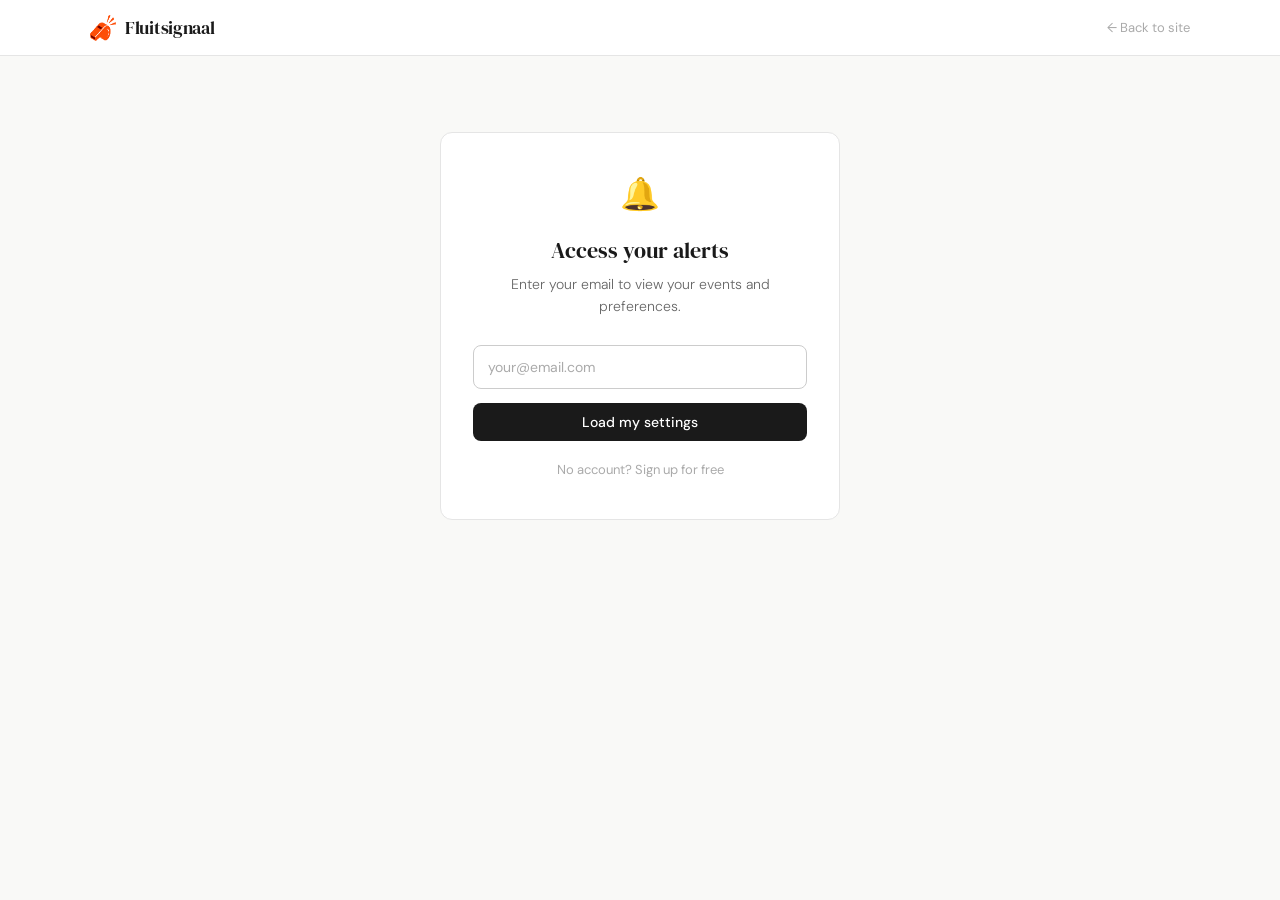
==== commit 6a0e7bab: "Revert "Update website files" This reverts commit 557b7dea304a790e91608a2c6dd3de9489ef0554." ====
--- a/dashboard.html
+++ b/dashboard.html
@@ -3,54 +3,597 @@
 <head>
   <meta charset="UTF-8" />
   <meta name="viewport" content="width=device-width, initial-scale=1.0" />
-  <title>Fluitsignaal Dashboard</title>
+  <title>My Account — Fluitsignaal</title>
+  <link rel="icon" type="image/png" href="logo.png">
   <link rel="preconnect" href="https://fonts.googleapis.com">
-  <link rel="preconnect" href="https://fonts.gstatic.com" crossorigin>
-  <link href="https://fonts.googleapis.com/css2?family=DM+Sans:wght@400;500;700&family=DM+Serif+Display:ital@0;1&display=swap" rel="stylesheet">
-  <link rel="stylesheet" href="site.css" />
+  <link href="https://fonts.googleapis.com/css2?family=DM+Serif+Display:ital@0;1&family=DM+Sans:wght@300;400;500&display=swap" rel="stylesheet">
+  <style>
+    *, *::before, *::after { box-sizing: border-box; margin: 0; padding: 0; }
+    body { font-family: 'DM Sans', sans-serif; color: #1a1a1a; background: #f9f9f7; min-height: 100vh; }
+
+    /* Topbar */
+    .topbar { background: #fff; border-bottom: 0.5px solid #e5e5e5; padding: 0 2rem; display: flex; justify-content: space-between; align-items: center; height: 56px; position: sticky; top: 0; z-index: 10; max-width: 100%; }
+    .topbar-inner { display: flex; justify-content: space-between; align-items: center; width: 100%; max-width: 1100px; margin: 0 auto; }
+    .topbar-logo { display: flex; align-items: center; gap: 9px; text-decoration: none; color: #1a1a1a; }
+    .topbar-logo img { width: 26px; height: 26px; display: block; }
+    .topbar-logo-text { font-family: 'DM Serif Display', serif; font-size: 18px; letter-spacing: -0.3px; }
+    .topbar-links { display: flex; align-items: center; gap: 2rem; }
+    .topbar-link { font-size: 14px; color: #666; text-decoration: none; background: none; border: none; cursor: pointer; font-family: 'DM Sans', sans-serif; padding: 0; transition: color 0.15s; }
+    .topbar-link:hover { color: #1a1a1a; }
+    .topbar-link.active { color: #1a1a1a; font-weight: 500; }
+    .topbar-user { font-size: 13px; color: #888; display: flex; align-items: center; gap: 12px; }
+    .topbar-user-name { font-weight: 500; color: #1a1a1a; }
+    .topbar-signout { font-size: 13px; color: #aaa; text-decoration: none; transition: color 0.15s; }
+    .topbar-signout:hover { color: #1a1a1a; }
+
+    /* Desktop layout */
+    .layout { display: flex; max-width: 1000px; margin: 2rem auto; padding: 0 2rem; gap: 1.5rem; }
+    .sidebar { width: 200px; flex-shrink: 0; }
+    .sidebar-card { background: #fff; border: 0.5px solid #e5e5e5; border-radius: 12px; overflow: hidden; }
+    .nav-item { display: flex; align-items: center; gap: 10px; padding: 0.75rem 1rem; font-size: 14px; cursor: pointer; color: #666; border-bottom: 0.5px solid #f0f0f0; transition: background 0.1s; }
+    .nav-item:last-child { border-bottom: none; }
+    .nav-item:hover { background: #f9f9f7; }
+    .nav-item.active { color: #1a1a1a; font-weight: 500; background: #f9f9f7; }
+    .sidebar-user { margin-top: 1rem; padding: 1rem; background: #fff; border: 0.5px solid #e5e5e5; border-radius: 12px; }
+    .user-name { font-size: 13px; font-weight: 500; }
+    .user-plan { font-size: 11px; color: #888; margin-top: 2px; }
+    .main { flex: 1; min-width: 0; }
+
+    /* Mobile tab bar — hidden on desktop */
+    .mobile-tabs { display: none; }
+
+    /* Panels */
+    .panel { display: none; }
+    .panel.active { display: block; }
+    .panel-card { background: #fff; border: 0.5px solid #e5e5e5; border-radius: 12px; overflow: hidden; margin-bottom: 1rem; }
+    .panel-header { padding: 1.25rem 1.5rem; border-bottom: 0.5px solid #e5e5e5; }
+    .panel-title { font-family: 'DM Serif Display', serif; font-size: 20px; }
+    .panel-sub { font-size: 13px; color: #888; margin-top: 4px; font-weight: 300; }
+    .panel-body { padding: 1.25rem 1.5rem; }
+
+    /* Event list */
+    .sport-heading { font-size: 11px; font-weight: 500; letter-spacing: 0.1em; text-transform: uppercase; color: #aaa; margin: 1.25rem 0 0.75rem; }
+    .sport-heading:first-child { margin-top: 0; }
+    .event-list { display: flex; flex-direction: column; gap: 8px; }
+    .event-row { display: flex; align-items: center; justify-content: space-between; padding: 0.75rem 1rem; border: 0.5px solid #e5e5e5; border-radius: 8px; cursor: pointer; transition: border-color 0.15s; }
+    .event-row:hover { border-color: #bbb; }
+    .event-row.selected { border-color: #1a1a1a; background: #fafafa; }
+    .event-row-left { display: flex; align-items: center; gap: 10px; min-width: 0; }
+    .event-name { font-size: 14px; font-weight: 500; }
+    .event-date { font-size: 12px; color: #888; margin-top: 2px; font-weight: 300; }
+
+    /* Soon badge */
+    .soon-badge {
+      display: inline-flex; align-items: center;
+      background: #f0fdf4; color: #166534;
+      border: 0.5px solid #86efac;
+      font-size: 10px; font-weight: 500;
+      padding: 2px 7px; border-radius: 5px;
+      flex-shrink: 0; white-space: nowrap;
+    }
+
+    /* Toggle switch */
+    .toggle { width: 36px; height: 20px; border-radius: 10px; background: #ddd; position: relative; transition: background 0.2s; flex-shrink: 0; }
+    .toggle.on { background: #1a1a1a; }
+    .toggle::after { content: ''; position: absolute; width: 14px; height: 14px; background: #fff; border-radius: 50%; top: 3px; left: 3px; transition: transform 0.2s; }
+    .toggle.on::after { transform: translateX(16px); }
+
+    /* Plan grid */
+    .plan-grid { display: grid; grid-template-columns: repeat(3, 1fr); gap: 10px; }
+    .plan-card { border: 0.5px solid #e5e5e5; border-radius: 10px; padding: 1.25rem; }
+    .plan-card.current { border: 2px solid #93c5fd; }
+    .plan-badge { display: inline-block; background: #eff6ff; color: #1d4ed8; font-size: 10px; font-weight: 500; padding: 2px 8px; border-radius: 6px; margin-bottom: 0.5rem; }
+    .plan-card-name { font-size: 14px; font-weight: 500; }
+    .plan-card-price { font-family: 'DM Serif Display', serif; font-size: 28px; margin: 0.5rem 0 0.1rem; }
+    .plan-card-period { font-size: 11px; color: #888; margin-bottom: 1rem; }
+    .plan-card-features { list-style: none; display: flex; flex-direction: column; gap: 5px; }
+    .plan-card-features li { font-size: 12px; color: #666; display: flex; gap: 6px; font-weight: 300; }
+    .plan-card-features li::before { content: '—'; color: #ccc; flex-shrink: 0; }
+
+    /* Save bar */
+    .save-bar { padding: 1rem 1.5rem; border-top: 0.5px solid #e5e5e5; display: flex; justify-content: space-between; align-items: center; gap: 10px; }
+    .save-status { font-size: 13px; color: #166534; display: none; }
+    .btn-save { background: #1a1a1a; color: #fff; border: none; padding: 10px 24px; border-radius: 8px; font-family: 'DM Sans', sans-serif; font-size: 14px; font-weight: 500; cursor: pointer; transition: opacity 0.15s; }
+    .btn-save:disabled { opacity: 0.5; cursor: not-allowed; }
+    .btn-cancel { background: transparent; color: #888; border: 0.5px solid #ccc; padding: 10px 20px; border-radius: 8px; font-family: 'DM Sans', sans-serif; font-size: 13px; cursor: pointer; }
+
+    /* Notifications panel */
+    .ncg { width: 100%; border-collapse: collapse; }
+    .ncg-header th { font-size: 11px; font-weight: 500; letter-spacing: 0.08em; text-transform: uppercase; color: #aaa; padding-bottom: 10px; text-align: center; }
+    .ncg-header th:first-child { text-align: left; }
+    .ncg-row td { padding: 12px 0; border-top: 0.5px solid #f0f0f0; vertical-align: middle; }
+    .ncg-label { flex: 1; }
+    .ncg-name { font-size: 14px; font-weight: 500; }
+    .ncg-hint { font-size: 12px; color: #888; margin-top: 2px; font-weight: 300; }
+    .ncg-cell { text-align: center; width: 72px; }
+
+    /* Loading */
+    .loading { padding: 3rem; text-align: center; color: #aaa; font-size: 14px; }
+
+    /* Email prompt — improved */
+    .not-found-wrap {
+      display: flex; align-items: center; justify-content: center;
+      min-height: 60vh; padding: 2rem;
+    }
+    .not-found-card {
+      background: #fff; border: 0.5px solid #e5e5e5; border-radius: 12px;
+      padding: 2.5rem 2rem; max-width: 400px; width: 100%; text-align: center;
+    }
+    .not-found-icon { font-size: 32px; margin-bottom: 1.25rem; }
+    .not-found-title { font-family: 'DM Serif Display', serif; font-size: 22px; margin-bottom: 0.5rem; }
+    .not-found-sub { font-size: 14px; color: #666; font-weight: 300; line-height: 1.6; margin-bottom: 1.75rem; }
+    .not-found-card input {
+      width: 100%; padding: 12px 14px;
+      border: 0.5px solid #ccc; border-radius: 8px;
+      font-family: 'DM Sans', sans-serif; font-size: 14px;
+      color: #1a1a1a; outline: none; margin-bottom: 10px;
+      transition: border-color 0.15s; text-align: left;
+    }
+    .not-found-card input:focus { border-color: #1a1a1a; }
+    .not-found-card input::placeholder { color: #aaa; }
+    .not-found-back { display: inline-block; margin-top: 1.25rem; font-size: 13px; color: #aaa; text-decoration: none; }
+    .not-found-back:hover { color: #1a1a1a; }
+
+    /* Mobile */
+    @media (max-width: 767px) {
+      .layout { flex-direction: column; margin: 0; padding: 0; gap: 0; }
+
+      /* Hide desktop sidebar */
+      .sidebar { display: none; }
+
+      /* Mobile tab bar */
+      .mobile-tabs {
+        display: flex;
+        background: #fff;
+        border-bottom: 0.5px solid #e5e5e5;
+        position: sticky;
+        top: 56px;
+        z-index: 9;
+      }
+      .mobile-tab {
+        flex: 1; padding: 0.9rem 1rem;
+        font-size: 14px; font-weight: 400; color: #888;
+        text-align: center; cursor: pointer;
+        border-bottom: 2px solid transparent;
+        transition: color 0.15s, border-color 0.15s;
+        background: none; border-top: none; border-left: none; border-right: none;
+        font-family: 'DM Sans', sans-serif;
+      }
+      .mobile-tab.active { color: #1a1a1a; font-weight: 500; border-bottom-color: #1a1a1a; }
+
+      .main { padding: 1.25rem; }
+
+      .panel-header { padding: 1rem 1.25rem; }
+      .panel-body { padding: 1rem 1.25rem; }
+      .save-bar { padding: 0.875rem 1.25rem; }
+
+      .plan-grid { grid-template-columns: 1fr; }
+
+      .not-found-wrap { min-height: 50vh; padding: 1.5rem; }
+      .not-found-card { padding: 2rem 1.5rem; }
+
+      .topbar { padding: 0 1.25rem; }
+    }
+  </style>
 </head>
-<body data-page="dashboard">
-  <div class="site-shell">
-    <header class="topbar">
-      <a class="brand" href="index.html">
-        <img src="https://coenvanrappard-lgtm.github.io/Fluitsignaal/logo.png" alt="Fluitsignaal logo" />
-        <div>
-          <div class="brand-wordmark">Fluitsignaal</div>
-          <div class="brand-tag">Dashboard</div>
-        </div>
-      </a>
-      <nav class="topnav">
-        <a href="index.html">Home</a>
-        <a class="active" href="dashboard.html">Dashboard</a>
-        <a href="tickets.html">Tickets</a>
-        <a href="movies.html">Movies</a>
-        <a href="amsterdam.html">Amsterdam this weekend</a>
-      </nav>
-    </header>
-
-    <section class="page-hero">
-      <div class="eyebrow">Dashboard</div>
-      <h1>The product view that brings the three strands together.</h1>
-      <p>If the website is the source of truth, the dashboard is where the service becomes coherent: sale windows that matter, films worth opening, and the Amsterdam picks that are current right now.</p>
-      <div class="page-subnav">
-        <a href="#dashboard-tickets">Tickets</a>
-        <a href="#dashboard-movies">Movies</a>
-        <a href="#dashboard-amsterdam">Amsterdam</a>
+<body>
+<div class="topbar">
+  <div class="topbar-inner">
+    <a href="index.html" class="topbar-logo">
+      <img src="logo.png" alt="Fluitsignaal" />
+      <span class="topbar-logo-text">Fluitsignaal</span>
+    </a>
+    <div class="topbar-links">
+      <button class="topbar-link active" id="nav-events" onclick="showPanel('events', this)">My events</button>
+      <button class="topbar-link" id="nav-notifications" onclick="showPanel('notifications', this)">Notifications</button>
+      <button class="topbar-link" id="nav-plan" onclick="showPanel('plan', this)">My plan</button>
+    </div>
+    <div class="topbar-user">
+      <span class="topbar-user-name" id="topbar-user-name"></span>
+      <a href="index.html" class="topbar-signout">← Back to site</a>
+    </div>
+  </div>
+</div>
+
+<!-- Mobile tab bar (hidden on desktop) -->
+<div class="mobile-tabs">
+  <button class="mobile-tab active" id="mobile-tab-events" onclick="showPanel('events', this, 'mobile-tab-events')">My events</button>
+  <button class="mobile-tab" id="mobile-tab-notifications" onclick="showPanel('notifications', this, 'mobile-tab-notifications')">Notifications</button>
+  <button class="mobile-tab" id="mobile-tab-plan" onclick="showPanel('plan', this, 'mobile-tab-plan')">My plan</button>
+</div>
+
+<div class="layout">
+  <div class="sidebar">
+    <div class="sidebar-card">
+      <div class="nav-item active" onclick="showPanel('events', this)">🗓 <span>My events</span></div>
+      <div class="nav-item" onclick="showPanel('notifications', this)">🔔 <span>Notifications</span></div>
+      <div class="nav-item" onclick="showPanel('plan', this)">💳 <span>My plan</span></div>
+    </div>
+    <div class="sidebar-user">
+      <div class="user-name" id="user-name">—</div>
+      <div class="user-plan" id="user-plan">—</div>
+    </div>
+  </div>
+
+  <div class="main">
+    <div class="panel active" id="panel-events">
+      <div class="panel-card">
+        <div class="panel-header">
+          <div class="panel-title">My events</div>
+          <div class="panel-sub">Select which events you want day-before and hour-of ticket alerts for. The weekly digest covers all events automatically.</div>
+        </div>
+        <div class="panel-body" id="events-body">
+          <div class="loading">Loading your preferences…</div>
+        </div>
+        <div class="save-bar">
+          <div class="save-status" id="save-status">Saved!</div>
+          <button class="btn-save" id="btn-save" onclick="savePreferences()">Save preferences</button>
+        </div>
       </div>
-      <div class="summary-strip" id="dashboard-summary"></div>
-    </section>
-
-    <section class="dashboard-grid">
-      <div class="stack">
-        <div id="dashboard-tickets"></div>
-        <div id="dashboard-amsterdam"></div>
+    </div>
+
+    <div class="panel" id="panel-notifications">
+      <div class="panel-card">
+        <div class="panel-header">
+          <div class="panel-title">Notifications</div>
+          <div class="panel-sub">Choose how and when you want to be notified</div>
+        </div>
+        <div class="panel-body">
+          <table class="ncg">
+            <thead class="ncg-header"><tr>
+              <th></th><th>Email</th><th>SMS</th>
+            </tr></thead>
+            <tbody>
+              <tr class="ncg-row">
+                <td><div class="ncg-name">Day before</div><div class="ncg-hint">Alert the day before a sale opens</div></td>
+                <td class="ncg-cell"><div class="toggle" id="rt-day-before-email" onclick="toggleRt('day-before-email')"></div></td>
+                <td class="ncg-cell"><div class="toggle" id="rt-day-before-sms" onclick="toggleRt('day-before-sms')"></div></td>
+              </tr>
+              <tr class="ncg-row">
+                <td><div class="ncg-name">1 hour before</div><div class="ncg-hint">Alert 1 hour before the sale goes live</div></td>
+                <td class="ncg-cell"><div class="toggle" id="rt-hour-before-email" onclick="toggleRt('hour-before-email')"></div></td>
+                <td class="ncg-cell"><div class="toggle" id="rt-hour-before-sms" onclick="toggleRt('hour-before-sms')"></div></td>
+              </tr>
+            </tbody>
+          </table>
+        </div>
+        <div class="save-bar">
+          <div class="save-status" id="notif-save-status">Saved!</div>
+          <button class="btn-save" id="btn-save-notif" onclick="saveNotifications()">Save preferences</button>
+        </div>
       </div>
-      <div class="stack">
-        <div id="dashboard-movies"></div>
-        <div class="callout" id="dashboard-callout"></div>
+    </div>
+
+    <div class="panel" id="panel-plan">
+      <div class="panel-card">
+        <div class="panel-header">
+          <div class="panel-title">My plan</div>
+          <div class="panel-sub" id="plan-sub">—</div>
+        </div>
+        <div class="panel-body">
+          <div class="plan-grid">
+            <div class="plan-card" id="plan-card-free">
+              <div class="plan-card-name">Free</div>
+              <div class="plan-card-price">€0</div>
+              <div class="plan-card-period">free to use</div>
+              <ul class="plan-card-features"><li>Weekly digest — all events</li><li>Email alerts</li><li>Day-before &amp; hour reminders</li></ul>
+            </div>
+            <div class="plan-card" id="plan-card-pro">
+              <div class="plan-card-name">Pro</div>
+              <div class="plan-card-price">€7</div>
+              <div class="plan-card-period">per month</div>
+              <ul class="plan-card-features"><li>Unlimited events</li><li>Email + SMS alerts</li><li>All reminder types</li><li>Lottery registration reminders</li></ul>
+            </div>
+          </div>
+        </div>
+        <div class="save-bar">
+          <div id="upgrade-wrap" style="display:none;">
+            <button class="btn-save" id="btn-upgrade" onclick="startCheckout()">Upgrade to Pro — €7/mo</button>
+          </div>
+          <div id="pro-wrap" style="display:none;">
+            <span style="font-size:13px;color:#166534;font-weight:500;">You're on Pro</span>
+          </div>
+          <button class="btn-cancel" id="btn-contact-plan">Contact us to change plan</button>
+        </div>
       </div>
-    </section>
+    </div>
   </div>
-  <script src="site.js"></script>
+</div>
+
+<script>
+
+
+const SCRIPT_URL = 'https://script.google.com/macros/s/AKfycbwP9GisrJfJO7_6IYiovEBBaAKNz9kUeVCPhgupX2QKAw7u7qqv5N5-zG1oYqaCD4zT/exec';
+
+const EVENTS = {
+  tennis: {
+    label: '🎾 Tennis',
+    items: [
+      { id: 'french_open', name: 'French Open', date: 'Sale opens March 31, 2026', saleDate: '2026-03-31' },
+      { id: 'wimbledon', name: 'Wimbledon', date: 'Ballot opens September 2026', saleDate: null },
+      { id: 'australian_open', name: 'Australian Open', date: 'Sale opens approx. October 2026', saleDate: null },
+      { id: 'us_open', name: 'US Open', date: 'Sale opens approx. April 2026', saleDate: '2026-04-15' },
+      { id: 'rotterdam_open', name: 'Rotterdam Open', date: 'Sale opens approx. June 2026', saleDate: null },
+      { id: 'libema_open', name: 'Libema Open', date: 'Date TBA', saleDate: null },
+      { id: 'davis_cup', name: 'Davis Cup', date: 'Date TBA', saleDate: null },
+    ]
+  },
+  football: {
+    label: '⚽ Football',
+    items: [
+      { id: 'ajax', name: 'Ajax', date: 'Season tickets June 2026', saleDate: null },
+      { id: 'feyenoord', name: 'Feyenoord', date: 'Season tickets June 2026', saleDate: null },
+      { id: 'psv', name: 'PSV', date: 'Season tickets June 2026', saleDate: null },
+      { id: 'nederlands_elftal', name: 'Nederlands Elftal', date: 'Via knvb.nl', saleDate: null },
+      { id: 'world_cup', name: 'WK 2026', date: 'Resale opens April 2, 2026', saleDate: '2026-04-02' },
+      { id: 'euro', name: 'EK', date: 'Date TBA', saleDate: null },
+      { id: 'club_world_cup', name: 'WK Clubs', date: 'Date TBA', saleDate: null },
+    ]
+  },
+  golf: {
+    label: '⛳ Golf',
+    items: [
+      { id: 'ryder_cup', name: 'Ryder Cup', date: 'Ballot open at rydercup.com', saleDate: null },
+      { id: 'solheim_cup', name: 'Solheim Cup', date: 'Date TBA', saleDate: null },
+      { id: 'the_open', name: 'The Open Championship', date: 'Sale opens approx. March 2026', saleDate: null },
+      { id: 'klm_open', name: 'KLM Open', date: 'Date TBA', saleDate: null },
+    ]
+  },
+  rugby: {
+    label: '🏉 Rugby',
+    items: [
+      { id: 'six_nations', name: 'Six Nations', date: 'Sale opens approx. November 2026', saleDate: null },
+    ]
+  },
+  hockey: {
+    label: '🏑 Hockey',
+    items: [
+      { id: 'hockey_ek', name: 'Hockey EK', date: 'Date TBA', saleDate: null },
+      { id: 'hockey_wk', name: 'Hockey WK', date: 'Date TBA', saleDate: null },
+      { id: 'hockey_hoofdklasse', name: 'Hoofdklasse Play-offs', date: 'Sale opens approx. March 2026', saleDate: '2026-03-25' },
+    ]
+  },
+  spotlight: {
+    label: '🔦 Spotlight',
+    items: [
+      { id: 'urban_sports_week_amsterdam', name: 'Urban Sports Week Amsterdam', date: 'Mei 2026 · NDSM, Amsterdam', saleDate: '2026-05-15' },
+      { id: 'fiba_3x3', name: 'FIBA 3x3 World Tour Amsterdam Masters', date: 'Mei 2026 · Amsterdam', saleDate: '2026-05-15' },
+      { id: '3x3nl_tour_finals', name: '3x3NL Tour Finals Amsterdam', date: '25–26 jul 2026 · Amsterdam', saleDate: '2026-07-25' },
+      { id: 'museumplein_polo', name: 'Museumplein Polo Amsterdam', date: '25–27 sep 2026 · Gratis', saleDate: null },
+      { id: 'premier_padel_rotterdam', name: 'Premier Padel Rotterdam', date: '27 sep – 4 okt 2026 · Rotterdam Ahoy', saleDate: null },
+      { id: 'amstel_tigers', name: 'Amstel Tigers IJshockey', date: 'Seizoen 2026–2027 · Amsterdam', saleDate: null },
+      { id: 'tilburg_trappers', name: 'Tilburg Trappers IJshockey', date: 'Seizoen 2026–2027 · Tilburg', saleDate: null },
+      { id: 'world_sprint_championships', name: 'WK Sprint Schaatsen', date: '2027 · Thialf, Heerenveen', saleDate: null },
+      { id: 'jumping_amsterdam', name: 'Jumping Amsterdam', date: 'Januari 2027 · RAI Amsterdam', saleDate: null },
+      { id: 'hollands_strongest_man', name: "Holland's Strongest Man", date: 'Datum onbekend', saleDate: null },
+      { id: 'beachvolleybal_eredivisie', name: 'Beachvolleybal Eredivisie', date: 'Zomer 2026', saleDate: null },
+      { id: 'beachlife_volleyball_scheveningen', name: 'Summer BeachLife Volleyball Scheveningen', date: 'Zomer 2026 · Scheveningen', saleDate: null },
+    ]
+  }
+};
+
+let userEmail = null;
+let userPlan = 'free';
+
+const REMINDER_MAP = [
+  { id: 'day-before-email',  dbKey: 'day_before_email',  type: 'day_before',  channel: 'email' },
+  { id: 'day-before-sms',    dbKey: 'day_before_sms',    type: 'day_before',  channel: 'sms'   },
+  { id: 'hour-before-email', dbKey: 'hour_before_email', type: 'hour_before', channel: 'email' },
+  { id: 'hour-before-sms',   dbKey: 'hour_before_sms',   type: 'hour_before', channel: 'sms'   },
+];
+
+function toggleRt(id) {
+  document.getElementById('rt-' + id).classList.toggle('on');
+}
+
+function renderNotifications(notifMethod, remindersArr) {
+  const isNewFormat = remindersArr.some(r => r.includes('_email') || r.includes('_sms'));
+  REMINDER_MAP.forEach(({ id, dbKey, type, channel }) => {
+    let on;
+    if (isNewFormat) {
+      on = remindersArr.includes(dbKey);
+    } else {
+      const typeOn = remindersArr.includes(type);
+      const m = notifMethod || 'email';
+      on = typeOn && (channel === 'email' ? ['email','both'].includes(m) : ['sms','both'].includes(m));
+    }
+    document.getElementById('rt-' + id).classList.toggle('on', on);
+  });
+}
+
+async function saveNotifications() {
+  const btn = document.getElementById('btn-save-notif');
+  btn.disabled = true; btn.textContent = 'Saving…';
+  const reminders = REMINDER_MAP.filter(({ id }) => document.getElementById('rt-' + id).classList.contains('on')).map(({ dbKey }) => dbKey).join('|');
+  const hasSms = REMINDER_MAP.some(({ id, channel }) => channel === 'sms' && document.getElementById('rt-' + id).classList.contains('on'));
+  const hasEmail = REMINDER_MAP.some(({ id, channel }) => channel === 'email' && document.getElementById('rt-' + id).classList.contains('on'));
+  const notifications = hasSms && hasEmail ? 'both' : hasSms ? 'sms' : 'email';
+  try {
+    await fetch(SCRIPT_URL, {
+      method: 'POST',
+      body: JSON.stringify({ action: 'update_notifications', email: userEmail, notifications, reminders })
+    });
+    const status = document.getElementById('notif-save-status');
+    status.style.display = 'block';
+    setTimeout(() => { status.style.display = 'none'; }, 3000);
+  } catch(e) { alert('Something went wrong. Please try again.'); }
+  btn.disabled = false; btn.textContent = 'Save preferences';
+}
+
+const TODAY = new Date();
+const SOON_DAYS = 30;
+
+function isSoon(dateStr) {
+  if (!dateStr) return false;
+  const d = new Date(dateStr);
+  const diff = (d - TODAY) / (1000 * 60 * 60 * 24);
+  return diff >= 0 && diff <= SOON_DAYS;
+}
+
+function showPanel(name, el, mobileTabId) {
+  document.querySelectorAll('.panel').forEach(p => p.classList.remove('active'));
+  document.querySelectorAll('.nav-item, .topbar-link, .mobile-tab').forEach(n => n.classList.remove('active'));
+  document.getElementById('panel-' + name).classList.add('active');
+  if (el) el.classList.add('active');
+  document.getElementById('nav-' + name)?.classList.add('active');
+  if (mobileTabId) document.getElementById(mobileTabId)?.classList.add('active');
+}
+
+function toggleEvent(row) {
+  row.classList.toggle('selected');
+  row.querySelector('.toggle').classList.toggle('on');
+}
+
+function renderEvents(selectedIds) {
+  const body = document.getElementById('events-body');
+  let html = '';
+  for (const sport of Object.values(EVENTS)) {
+    html += `<div class="sport-heading">${sport.label}</div><div class="event-list">`;
+    for (const e of sport.items) {
+      const sel = selectedIds.includes(e.id);
+      const soonBadge = isSoon(e.saleDate) ? `<span class="soon-badge">${'Soon'}</span>` : '';
+      html += `<div class="event-row${sel ? ' selected' : ''}" data-id="${e.id}" onclick="toggleEvent(this)">
+        <div class="event-row-left">
+          <div>
+            <div class="event-name">${e.name}</div>
+            <div class="event-date">${e.date}</div>
+          </div>
+          ${soonBadge}
+        </div>
+        <div class="toggle${sel ? ' on' : ''}"></div>
+      </div>`;
+    }
+    html += '</div>';
+  }
+  body.innerHTML = html;
+}
+
+function hideAllPanels() {
+  document.querySelector('.layout').style.display = 'none';
+  document.querySelector('.mobile-tabs').style.display = 'none';
+  const navLinks = document.querySelector('.topbar-links');
+  if (navLinks) navLinks.style.display = 'none';
+}
+
+function showEmailPrompt(errorMsg) {
+  document.querySelectorAll('.not-found-wrap').forEach(el => el.remove());
+  hideAllPanels();
+  const body = document.body;
+  const wrap = document.createElement('div');
+  wrap.className = 'not-found-wrap';
+  wrap.innerHTML = `
+    <div class="not-found-card">
+      <div class="not-found-icon">🔔</div>
+      <div class="not-found-title">Access your alerts</div>
+      <p class="not-found-sub">${errorMsg || 'Enter your email to view your events and preferences.'}</p>
+      <input type="email" id="email-input" placeholder="your@email.com" onkeydown="if(event.key==='Enter')loadByEmail()" />
+      <button class="btn-save" style="width:100%;margin-top:4px;" onclick="loadByEmail()">Load my settings</button>
+      <a href="index.html" class="not-found-back">No account? Sign up for free</a>
+    </div>`;
+  body.appendChild(wrap);
+}
+
+async function loadByEmail() {
+  const input = document.getElementById('email-input').value.trim();
+  if (!input) return;
+  window.location.href = window.location.pathname + '?email=' + encodeURIComponent(input);
+}
+
+async function loadUser() {
+  const params = new URLSearchParams(window.location.search);
+  userEmail = params.get('email');
+  if (!userEmail) { showEmailPrompt(); return; }
+
+  try {
+    const res = await fetch(SCRIPT_URL + '?email=' + encodeURIComponent(userEmail), { credentials: 'omit' });
+    const text = await res.text();
+    const data = JSON.parse(text);
+
+    if (!data.found) {
+      showEmailPrompt('This email address was not found. Check your address or sign up.');
+      return;
+    }
+
+    const user = data.user;
+    userPlan = user.plan || 'free';
+    document.getElementById('user-name').textContent = user.name || userEmail;
+    document.getElementById('topbar-user-name').textContent = (user.name || userEmail).split(' ')[0];
+    document.getElementById('user-plan').textContent = userPlan + ' plan';
+    document.getElementById('plan-sub').textContent = `You're on the ${userPlan} plan`;
+    document.getElementById('plan-card-' + userPlan)?.classList.add('current');
+    if (userPlan === 'free') {
+      document.getElementById('upgrade-wrap').style.display = 'block';
+      document.getElementById('btn-contact-plan').style.display = 'none';
+    } else {
+      document.getElementById('pro-wrap').style.display = 'block';
+      document.getElementById('btn-contact-plan').style.display = 'none';
+    }
+    if (params.get('upgraded') === '1') {
+      document.getElementById('plan-sub').textContent = 'Welcome to Pro! Your subscription has been upgraded.';
+      showPanel('plan', document.getElementById('nav-plan'));
+    }
+    const selected = user.events ? user.events.split('|').filter(Boolean) : [];
+    renderEvents(selected);
+    const reminders = user.reminders ? user.reminders.split('|').filter(Boolean) : ['weekly','day_before'];
+    renderNotifications(user.notifications || 'email', reminders);
+  } catch(e) {
+    console.error('loadUser error:', e);
+    showEmailPrompt('Something went wrong. Please try again.');
+  }
+}
+
+async function savePreferences() {
+  const btn = document.getElementById('btn-save');
+  btn.disabled = true;
+  btn.textContent = 'Saving…';
+
+  const selected = [...document.querySelectorAll('.event-row.selected')].map(r => r.dataset.id);
+
+  try {
+    await fetch(SCRIPT_URL, {
+      method: 'POST',
+      body: JSON.stringify({ action: 'update_events', email: userEmail, events: selected.join('|') })
+    });
+    const status = document.getElementById('save-status');
+    status.style.display = 'block';
+    setTimeout(() => { status.style.display = 'none'; }, 3000);
+  } catch(e) {
+    alert('Something went wrong. Please try again.');
+  }
+
+  btn.disabled = false;
+  btn.textContent = 'Save preferences';
+}
+
+async function startCheckout() {
+  const btn = document.getElementById('btn-upgrade');
+  btn.textContent = 'Redirecting…';
+  btn.disabled = true;
+  try {
+    const res = await fetch(SCRIPT_URL + '?action=create_checkout&email=' + encodeURIComponent(userEmail), { credentials: 'omit' });
+    const text = await res.text();
+    let data;
+    try { data = JSON.parse(text); } catch(_) {
+      alert('Unexpected response:\n' + text.slice(0, 300));
+      btn.textContent = 'Upgrade to Pro — €7/mo';
+      btn.disabled = false;
+      return;
+    }
+    if (data.url) {
+      window.location.href = data.url;
+    } else {
+      alert('Error: ' + (data.error || JSON.stringify(data)));
+      btn.textContent = 'Upgrade to Pro — €7/mo';
+      btn.disabled = false;
+    }
+  } catch(e) {
+    alert('Fetch failed: ' + e.message);
+    btn.textContent = 'Upgrade to Pro — €7/mo';
+    btn.disabled = false;
+  }
+}
+
+loadUser();
+</script>
 </body>
 </html>
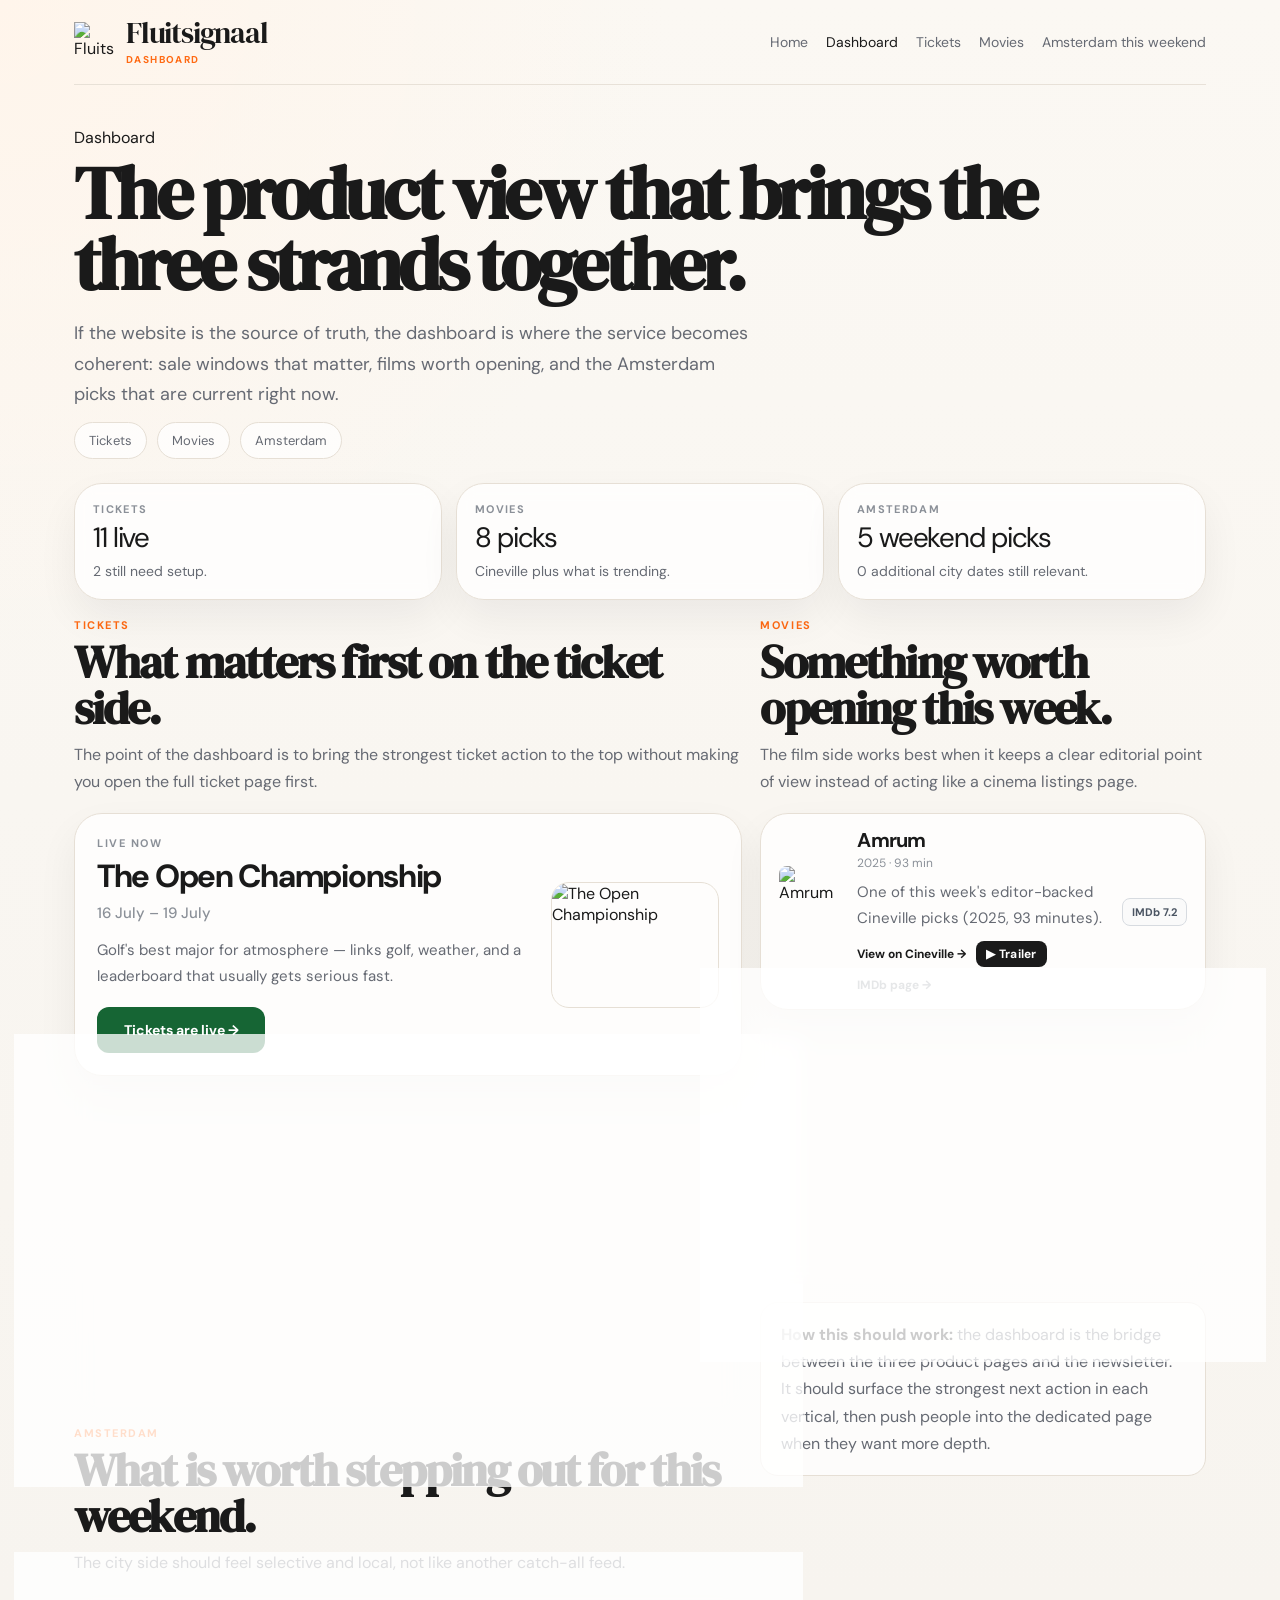
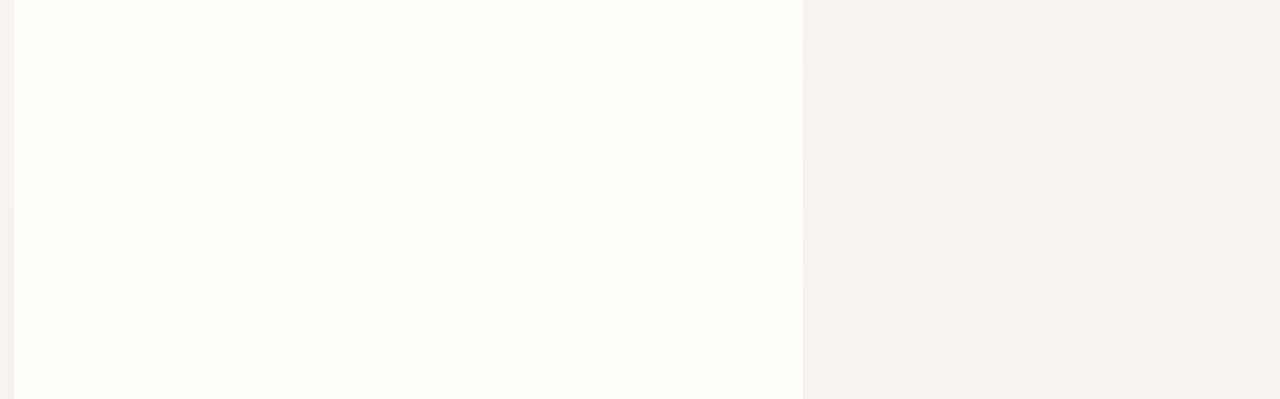
==== commit f83b01c7: "Add trailer links and fix IMDb links on movies page - movies_feed.json now includes trailer_url (You" ====
--- a/dashboard.html
+++ b/dashboard.html
@@ -3,597 +3,54 @@
 <head>
   <meta charset="UTF-8" />
   <meta name="viewport" content="width=device-width, initial-scale=1.0" />
-  <title>My Account — Fluitsignaal</title>
-  <link rel="icon" type="image/png" href="logo.png">
+  <title>Fluitsignaal Dashboard</title>
   <link rel="preconnect" href="https://fonts.googleapis.com">
-  <link href="https://fonts.googleapis.com/css2?family=DM+Serif+Display:ital@0;1&family=DM+Sans:wght@300;400;500&display=swap" rel="stylesheet">
-  <style>
-    *, *::before, *::after { box-sizing: border-box; margin: 0; padding: 0; }
-    body { font-family: 'DM Sans', sans-serif; color: #1a1a1a; background: #f9f9f7; min-height: 100vh; }
+  <link rel="preconnect" href="https://fonts.gstatic.com" crossorigin>
+  <link href="https://fonts.googleapis.com/css2?family=DM+Sans:wght@400;500;700&family=DM+Serif+Display:ital@0;1&display=swap" rel="stylesheet">
+  <link rel="stylesheet" href="site.css" />
+</head>
+<body data-page="dashboard">
+  <div class="site-shell">
+    <header class="topbar">
+      <a class="brand" href="index.html">
+        <img src="https://coenvanrappard-lgtm.github.io/Fluitsignaal/logo.png" alt="Fluitsignaal logo" />
+        <div>
+          <div class="brand-wordmark">Fluitsignaal</div>
+          <div class="brand-tag">Dashboard</div>
+        </div>
+      </a>
+      <nav class="topnav">
+        <a href="index.html">Home</a>
+        <a class="active" href="dashboard.html">Dashboard</a>
+        <a href="tickets.html">Tickets</a>
+        <a href="movies.html">Movies</a>
+        <a href="amsterdam.html">Amsterdam this weekend</a>
+      </nav>
+    </header>
 
-    /* Topbar */
-    .topbar { background: #fff; border-bottom: 0.5px solid #e5e5e5; padding: 0 2rem; display: flex; justify-content: space-between; align-items: center; height: 56px; position: sticky; top: 0; z-index: 10; max-width: 100%; }
-    .topbar-inner { display: flex; justify-content: space-between; align-items: center; width: 100%; max-width: 1100px; margin: 0 auto; }
-    .topbar-logo { display: flex; align-items: center; gap: 9px; text-decoration: none; color: #1a1a1a; }
-    .topbar-logo img { width: 26px; height: 26px; display: block; }
-    .topbar-logo-text { font-family: 'DM Serif Display', serif; font-size: 18px; letter-spacing: -0.3px; }
-    .topbar-links { display: flex; align-items: center; gap: 2rem; }
-    .topbar-link { font-size: 14px; color: #666; text-decoration: none; background: none; border: none; cursor: pointer; font-family: 'DM Sans', sans-serif; padding: 0; transition: color 0.15s; }
-    .topbar-link:hover { color: #1a1a1a; }
-    .topbar-link.active { color: #1a1a1a; font-weight: 500; }
-    .topbar-user { font-size: 13px; color: #888; display: flex; align-items: center; gap: 12px; }
-    .topbar-user-name { font-weight: 500; color: #1a1a1a; }
-    .topbar-signout { font-size: 13px; color: #aaa; text-decoration: none; transition: color 0.15s; }
-    .topbar-signout:hover { color: #1a1a1a; }
+    <section class="page-hero">
+      <div class="eyebrow">Dashboard</div>
+      <h1>The product view that brings the three strands together.</h1>
+      <p>If the website is the source of truth, the dashboard is where the service becomes coherent: sale windows that matter, films worth opening, and the Amsterdam picks that are current right now.</p>
+      <div class="page-subnav">
+        <a href="#dashboard-tickets">Tickets</a>
+        <a href="#dashboard-movies">Movies</a>
+        <a href="#dashboard-amsterdam">Amsterdam</a>
+      </div>
+      <div class="summary-strip" id="dashboard-summary"></div>
+    </section>
 
-    /* Desktop layout */
-    .layout { display: flex; max-width: 1000px; margin: 2rem auto; padding: 0 2rem; gap: 1.5rem; }
-    .sidebar { width: 200px; flex-shrink: 0; }
-    .sidebar-card { background: #fff; border: 0.5px solid #e5e5e5; border-radius: 12px; overflow: hidden; }
-    .nav-item { display: flex; align-items: center; gap: 10px; padding: 0.75rem 1rem; font-size: 14px; cursor: pointer; color: #666; border-bottom: 0.5px solid #f0f0f0; transition: background 0.1s; }
-    .nav-item:last-child { border-bottom: none; }
-    .nav-item:hover { background: #f9f9f7; }
-    .nav-item.active { color: #1a1a1a; font-weight: 500; background: #f9f9f7; }
-    .sidebar-user { margin-top: 1rem; padding: 1rem; background: #fff; border: 0.5px solid #e5e5e5; border-radius: 12px; }
-    .user-name { font-size: 13px; font-weight: 500; }
-    .user-plan { font-size: 11px; color: #888; margin-top: 2px; }
-    .main { flex: 1; min-width: 0; }
-
-    /* Mobile tab bar — hidden on desktop */
-    .mobile-tabs { display: none; }
-
-    /* Panels */
-    .panel { display: none; }
-    .panel.active { display: block; }
-    .panel-card { background: #fff; border: 0.5px solid #e5e5e5; border-radius: 12px; overflow: hidden; margin-bottom: 1rem; }
-    .panel-header { padding: 1.25rem 1.5rem; border-bottom: 0.5px solid #e5e5e5; }
-    .panel-title { font-family: 'DM Serif Display', serif; font-size: 20px; }
-    .panel-sub { font-size: 13px; color: #888; margin-top: 4px; font-weight: 300; }
-    .panel-body { padding: 1.25rem 1.5rem; }
-
-    /* Event list */
-    .sport-heading { font-size: 11px; font-weight: 500; letter-spacing: 0.1em; text-transform: uppercase; color: #aaa; margin: 1.25rem 0 0.75rem; }
-    .sport-heading:first-child { margin-top: 0; }
-    .event-list { display: flex; flex-direction: column; gap: 8px; }
-    .event-row { display: flex; align-items: center; justify-content: space-between; padding: 0.75rem 1rem; border: 0.5px solid #e5e5e5; border-radius: 8px; cursor: pointer; transition: border-color 0.15s; }
-    .event-row:hover { border-color: #bbb; }
-    .event-row.selected { border-color: #1a1a1a; background: #fafafa; }
-    .event-row-left { display: flex; align-items: center; gap: 10px; min-width: 0; }
-    .event-name { font-size: 14px; font-weight: 500; }
-    .event-date { font-size: 12px; color: #888; margin-top: 2px; font-weight: 300; }
-
-    /* Soon badge */
-    .soon-badge {
-      display: inline-flex; align-items: center;
-      background: #f0fdf4; color: #166534;
-      border: 0.5px solid #86efac;
-      font-size: 10px; font-weight: 500;
-      padding: 2px 7px; border-radius: 5px;
-      flex-shrink: 0; white-space: nowrap;
-    }
-
-    /* Toggle switch */
-    .toggle { width: 36px; height: 20px; border-radius: 10px; background: #ddd; position: relative; transition: background 0.2s; flex-shrink: 0; }
-    .toggle.on { background: #1a1a1a; }
-    .toggle::after { content: ''; position: absolute; width: 14px; height: 14px; background: #fff; border-radius: 50%; top: 3px; left: 3px; transition: transform 0.2s; }
-    .toggle.on::after { transform: translateX(16px); }
-
-    /* Plan grid */
-    .plan-grid { display: grid; grid-template-columns: repeat(3, 1fr); gap: 10px; }
-    .plan-card { border: 0.5px solid #e5e5e5; border-radius: 10px; padding: 1.25rem; }
-    .plan-card.current { border: 2px solid #93c5fd; }
-    .plan-badge { display: inline-block; background: #eff6ff; color: #1d4ed8; font-size: 10px; font-weight: 500; padding: 2px 8px; border-radius: 6px; margin-bottom: 0.5rem; }
-    .plan-card-name { font-size: 14px; font-weight: 500; }
-    .plan-card-price { font-family: 'DM Serif Display', serif; font-size: 28px; margin: 0.5rem 0 0.1rem; }
-    .plan-card-period { font-size: 11px; color: #888; margin-bottom: 1rem; }
-    .plan-card-features { list-style: none; display: flex; flex-direction: column; gap: 5px; }
-    .plan-card-features li { font-size: 12px; color: #666; display: flex; gap: 6px; font-weight: 300; }
-    .plan-card-features li::before { content: '—'; color: #ccc; flex-shrink: 0; }
-
-    /* Save bar */
-    .save-bar { padding: 1rem 1.5rem; border-top: 0.5px solid #e5e5e5; display: flex; justify-content: space-between; align-items: center; gap: 10px; }
-    .save-status { font-size: 13px; color: #166534; display: none; }
-    .btn-save { background: #1a1a1a; color: #fff; border: none; padding: 10px 24px; border-radius: 8px; font-family: 'DM Sans', sans-serif; font-size: 14px; font-weight: 500; cursor: pointer; transition: opacity 0.15s; }
-    .btn-save:disabled { opacity: 0.5; cursor: not-allowed; }
-    .btn-cancel { background: transparent; color: #888; border: 0.5px solid #ccc; padding: 10px 20px; border-radius: 8px; font-family: 'DM Sans', sans-serif; font-size: 13px; cursor: pointer; }
-
-    /* Notifications panel */
-    .ncg { width: 100%; border-collapse: collapse; }
-    .ncg-header th { font-size: 11px; font-weight: 500; letter-spacing: 0.08em; text-transform: uppercase; color: #aaa; padding-bottom: 10px; text-align: center; }
-    .ncg-header th:first-child { text-align: left; }
-    .ncg-row td { padding: 12px 0; border-top: 0.5px solid #f0f0f0; vertical-align: middle; }
-    .ncg-label { flex: 1; }
-    .ncg-name { font-size: 14px; font-weight: 500; }
-    .ncg-hint { font-size: 12px; color: #888; margin-top: 2px; font-weight: 300; }
-    .ncg-cell { text-align: center; width: 72px; }
-
-    /* Loading */
-    .loading { padding: 3rem; text-align: center; color: #aaa; font-size: 14px; }
-
-    /* Email prompt — improved */
-    .not-found-wrap {
-      display: flex; align-items: center; justify-content: center;
-      min-height: 60vh; padding: 2rem;
-    }
-    .not-found-card {
-      background: #fff; border: 0.5px solid #e5e5e5; border-radius: 12px;
-      padding: 2.5rem 2rem; max-width: 400px; width: 100%; text-align: center;
-    }
-    .not-found-icon { font-size: 32px; margin-bottom: 1.25rem; }
-    .not-found-title { font-family: 'DM Serif Display', serif; font-size: 22px; margin-bottom: 0.5rem; }
-    .not-found-sub { font-size: 14px; color: #666; font-weight: 300; line-height: 1.6; margin-bottom: 1.75rem; }
-    .not-found-card input {
-      width: 100%; padding: 12px 14px;
-      border: 0.5px solid #ccc; border-radius: 8px;
-      font-family: 'DM Sans', sans-serif; font-size: 14px;
-      color: #1a1a1a; outline: none; margin-bottom: 10px;
-      transition: border-color 0.15s; text-align: left;
-    }
-    .not-found-card input:focus { border-color: #1a1a1a; }
-    .not-found-card input::placeholder { color: #aaa; }
-    .not-found-back { display: inline-block; margin-top: 1.25rem; font-size: 13px; color: #aaa; text-decoration: none; }
-    .not-found-back:hover { color: #1a1a1a; }
-
-    /* Mobile */
-    @media (max-width: 767px) {
-      .layout { flex-direction: column; margin: 0; padding: 0; gap: 0; }
-
-      /* Hide desktop sidebar */
-      .sidebar { display: none; }
-
-      /* Mobile tab bar */
-      .mobile-tabs {
-        display: flex;
-        background: #fff;
-        border-bottom: 0.5px solid #e5e5e5;
-        position: sticky;
-        top: 56px;
-        z-index: 9;
-      }
-      .mobile-tab {
-        flex: 1; padding: 0.9rem 1rem;
-        font-size: 14px; font-weight: 400; color: #888;
-        text-align: center; cursor: pointer;
-        border-bottom: 2px solid transparent;
-        transition: color 0.15s, border-color 0.15s;
-        background: none; border-top: none; border-left: none; border-right: none;
-        font-family: 'DM Sans', sans-serif;
-      }
-      .mobile-tab.active { color: #1a1a1a; font-weight: 500; border-bottom-color: #1a1a1a; }
-
-      .main { padding: 1.25rem; }
-
-      .panel-header { padding: 1rem 1.25rem; }
-      .panel-body { padding: 1rem 1.25rem; }
-      .save-bar { padding: 0.875rem 1.25rem; }
-
-      .plan-grid { grid-template-columns: 1fr; }
-
-      .not-found-wrap { min-height: 50vh; padding: 1.5rem; }
-      .not-found-card { padding: 2rem 1.5rem; }
-
-      .topbar { padding: 0 1.25rem; }
-    }
-  </style>
-</head>
-<body>
-<div class="topbar">
-  <div class="topbar-inner">
-    <a href="index.html" class="topbar-logo">
-      <img src="logo.png" alt="Fluitsignaal" />
-      <span class="topbar-logo-text">Fluitsignaal</span>
-    </a>
-    <div class="topbar-links">
-      <button class="topbar-link active" id="nav-events" onclick="showPanel('events', this)">My events</button>
-      <button class="topbar-link" id="nav-notifications" onclick="showPanel('notifications', this)">Notifications</button>
-      <button class="topbar-link" id="nav-plan" onclick="showPanel('plan', this)">My plan</button>
-    </div>
-    <div class="topbar-user">
-      <span class="topbar-user-name" id="topbar-user-name"></span>
-      <a href="index.html" class="topbar-signout">← Back to site</a>
-    </div>
+    <section class="dashboard-grid">
+      <div class="stack">
+        <div id="dashboard-tickets"></div>
+        <div id="dashboard-amsterdam"></div>
+      </div>
+      <div class="stack">
+        <div id="dashboard-movies"></div>
+        <div class="callout" id="dashboard-callout"></div>
+      </div>
+    </section>
   </div>
-</div>
-
-<!-- Mobile tab bar (hidden on desktop) -->
-<div class="mobile-tabs">
-  <button class="mobile-tab active" id="mobile-tab-events" onclick="showPanel('events', this, 'mobile-tab-events')">My events</button>
-  <button class="mobile-tab" id="mobile-tab-notifications" onclick="showPanel('notifications', this, 'mobile-tab-notifications')">Notifications</button>
-  <button class="mobile-tab" id="mobile-tab-plan" onclick="showPanel('plan', this, 'mobile-tab-plan')">My plan</button>
-</div>
-
-<div class="layout">
-  <div class="sidebar">
-    <div class="sidebar-card">
-      <div class="nav-item active" onclick="showPanel('events', this)">🗓 <span>My events</span></div>
-      <div class="nav-item" onclick="showPanel('notifications', this)">🔔 <span>Notifications</span></div>
-      <div class="nav-item" onclick="showPanel('plan', this)">💳 <span>My plan</span></div>
-    </div>
-    <div class="sidebar-user">
-      <div class="user-name" id="user-name">—</div>
-      <div class="user-plan" id="user-plan">—</div>
-    </div>
-  </div>
-
-  <div class="main">
-    <div class="panel active" id="panel-events">
-      <div class="panel-card">
-        <div class="panel-header">
-          <div class="panel-title">My events</div>
-          <div class="panel-sub">Select which events you want day-before and hour-of ticket alerts for. The weekly digest covers all events automatically.</div>
-        </div>
-        <div class="panel-body" id="events-body">
-          <div class="loading">Loading your preferences…</div>
-        </div>
-        <div class="save-bar">
-          <div class="save-status" id="save-status">Saved!</div>
-          <button class="btn-save" id="btn-save" onclick="savePreferences()">Save preferences</button>
-        </div>
-      </div>
-    </div>
-
-    <div class="panel" id="panel-notifications">
-      <div class="panel-card">
-        <div class="panel-header">
-          <div class="panel-title">Notifications</div>
-          <div class="panel-sub">Choose how and when you want to be notified</div>
-        </div>
-        <div class="panel-body">
-          <table class="ncg">
-            <thead class="ncg-header"><tr>
-              <th></th><th>Email</th><th>SMS</th>
-            </tr></thead>
-            <tbody>
-              <tr class="ncg-row">
-                <td><div class="ncg-name">Day before</div><div class="ncg-hint">Alert the day before a sale opens</div></td>
-                <td class="ncg-cell"><div class="toggle" id="rt-day-before-email" onclick="toggleRt('day-before-email')"></div></td>
-                <td class="ncg-cell"><div class="toggle" id="rt-day-before-sms" onclick="toggleRt('day-before-sms')"></div></td>
-              </tr>
-              <tr class="ncg-row">
-                <td><div class="ncg-name">1 hour before</div><div class="ncg-hint">Alert 1 hour before the sale goes live</div></td>
-                <td class="ncg-cell"><div class="toggle" id="rt-hour-before-email" onclick="toggleRt('hour-before-email')"></div></td>
-                <td class="ncg-cell"><div class="toggle" id="rt-hour-before-sms" onclick="toggleRt('hour-before-sms')"></div></td>
-              </tr>
-            </tbody>
-          </table>
-        </div>
-        <div class="save-bar">
-          <div class="save-status" id="notif-save-status">Saved!</div>
-          <button class="btn-save" id="btn-save-notif" onclick="saveNotifications()">Save preferences</button>
-        </div>
-      </div>
-    </div>
-
-    <div class="panel" id="panel-plan">
-      <div class="panel-card">
-        <div class="panel-header">
-          <div class="panel-title">My plan</div>
-          <div class="panel-sub" id="plan-sub">—</div>
-        </div>
-        <div class="panel-body">
-          <div class="plan-grid">
-            <div class="plan-card" id="plan-card-free">
-              <div class="plan-card-name">Free</div>
-              <div class="plan-card-price">€0</div>
-              <div class="plan-card-period">free to use</div>
-              <ul class="plan-card-features"><li>Weekly digest — all events</li><li>Email alerts</li><li>Day-before &amp; hour reminders</li></ul>
-            </div>
-            <div class="plan-card" id="plan-card-pro">
-              <div class="plan-card-name">Pro</div>
-              <div class="plan-card-price">€7</div>
-              <div class="plan-card-period">per month</div>
-              <ul class="plan-card-features"><li>Unlimited events</li><li>Email + SMS alerts</li><li>All reminder types</li><li>Lottery registration reminders</li></ul>
-            </div>
-          </div>
-        </div>
-        <div class="save-bar">
-          <div id="upgrade-wrap" style="display:none;">
-            <button class="btn-save" id="btn-upgrade" onclick="startCheckout()">Upgrade to Pro — €7/mo</button>
-          </div>
-          <div id="pro-wrap" style="display:none;">
-            <span style="font-size:13px;color:#166534;font-weight:500;">You're on Pro</span>
-          </div>
-          <button class="btn-cancel" id="btn-contact-plan">Contact us to change plan</button>
-        </div>
-      </div>
-    </div>
-  </div>
-</div>
-
-<script>
-
-
-const SCRIPT_URL = 'https://script.google.com/macros/s/AKfycbwP9GisrJfJO7_6IYiovEBBaAKNz9kUeVCPhgupX2QKAw7u7qqv5N5-zG1oYqaCD4zT/exec';
-
-const EVENTS = {
-  tennis: {
-    label: '🎾 Tennis',
-    items: [
-      { id: 'french_open', name: 'French Open', date: 'Sale opens March 31, 2026', saleDate: '2026-03-31' },
-      { id: 'wimbledon', name: 'Wimbledon', date: 'Ballot opens September 2026', saleDate: null },
-      { id: 'australian_open', name: 'Australian Open', date: 'Sale opens approx. October 2026', saleDate: null },
-      { id: 'us_open', name: 'US Open', date: 'Sale opens approx. April 2026', saleDate: '2026-04-15' },
-      { id: 'rotterdam_open', name: 'Rotterdam Open', date: 'Sale opens approx. June 2026', saleDate: null },
-      { id: 'libema_open', name: 'Libema Open', date: 'Date TBA', saleDate: null },
-      { id: 'davis_cup', name: 'Davis Cup', date: 'Date TBA', saleDate: null },
-    ]
-  },
-  football: {
-    label: '⚽ Football',
-    items: [
-      { id: 'ajax', name: 'Ajax', date: 'Season tickets June 2026', saleDate: null },
-      { id: 'feyenoord', name: 'Feyenoord', date: 'Season tickets June 2026', saleDate: null },
-      { id: 'psv', name: 'PSV', date: 'Season tickets June 2026', saleDate: null },
-      { id: 'nederlands_elftal', name: 'Nederlands Elftal', date: 'Via knvb.nl', saleDate: null },
-      { id: 'world_cup', name: 'WK 2026', date: 'Resale opens April 2, 2026', saleDate: '2026-04-02' },
-      { id: 'euro', name: 'EK', date: 'Date TBA', saleDate: null },
-      { id: 'club_world_cup', name: 'WK Clubs', date: 'Date TBA', saleDate: null },
-    ]
-  },
-  golf: {
-    label: '⛳ Golf',
-    items: [
-      { id: 'ryder_cup', name: 'Ryder Cup', date: 'Ballot open at rydercup.com', saleDate: null },
-      { id: 'solheim_cup', name: 'Solheim Cup', date: 'Date TBA', saleDate: null },
-      { id: 'the_open', name: 'The Open Championship', date: 'Sale opens approx. March 2026', saleDate: null },
-      { id: 'klm_open', name: 'KLM Open', date: 'Date TBA', saleDate: null },
-    ]
-  },
-  rugby: {
-    label: '🏉 Rugby',
-    items: [
-      { id: 'six_nations', name: 'Six Nations', date: 'Sale opens approx. November 2026', saleDate: null },
-    ]
-  },
-  hockey: {
-    label: '🏑 Hockey',
-    items: [
-      { id: 'hockey_ek', name: 'Hockey EK', date: 'Date TBA', saleDate: null },
-      { id: 'hockey_wk', name: 'Hockey WK', date: 'Date TBA', saleDate: null },
-      { id: 'hockey_hoofdklasse', name: 'Hoofdklasse Play-offs', date: 'Sale opens approx. March 2026', saleDate: '2026-03-25' },
-    ]
-  },
-  spotlight: {
-    label: '🔦 Spotlight',
-    items: [
-      { id: 'urban_sports_week_amsterdam', name: 'Urban Sports Week Amsterdam', date: 'Mei 2026 · NDSM, Amsterdam', saleDate: '2026-05-15' },
-      { id: 'fiba_3x3', name: 'FIBA 3x3 World Tour Amsterdam Masters', date: 'Mei 2026 · Amsterdam', saleDate: '2026-05-15' },
-      { id: '3x3nl_tour_finals', name: '3x3NL Tour Finals Amsterdam', date: '25–26 jul 2026 · Amsterdam', saleDate: '2026-07-25' },
-      { id: 'museumplein_polo', name: 'Museumplein Polo Amsterdam', date: '25–27 sep 2026 · Gratis', saleDate: null },
-      { id: 'premier_padel_rotterdam', name: 'Premier Padel Rotterdam', date: '27 sep – 4 okt 2026 · Rotterdam Ahoy', saleDate: null },
-      { id: 'amstel_tigers', name: 'Amstel Tigers IJshockey', date: 'Seizoen 2026–2027 · Amsterdam', saleDate: null },
-      { id: 'tilburg_trappers', name: 'Tilburg Trappers IJshockey', date: 'Seizoen 2026–2027 · Tilburg', saleDate: null },
-      { id: 'world_sprint_championships', name: 'WK Sprint Schaatsen', date: '2027 · Thialf, Heerenveen', saleDate: null },
-      { id: 'jumping_amsterdam', name: 'Jumping Amsterdam', date: 'Januari 2027 · RAI Amsterdam', saleDate: null },
-      { id: 'hollands_strongest_man', name: "Holland's Strongest Man", date: 'Datum onbekend', saleDate: null },
-      { id: 'beachvolleybal_eredivisie', name: 'Beachvolleybal Eredivisie', date: 'Zomer 2026', saleDate: null },
-      { id: 'beachlife_volleyball_scheveningen', name: 'Summer BeachLife Volleyball Scheveningen', date: 'Zomer 2026 · Scheveningen', saleDate: null },
-    ]
-  }
-};
-
-let userEmail = null;
-let userPlan = 'free';
-
-const REMINDER_MAP = [
-  { id: 'day-before-email',  dbKey: 'day_before_email',  type: 'day_before',  channel: 'email' },
-  { id: 'day-before-sms',    dbKey: 'day_before_sms',    type: 'day_before',  channel: 'sms'   },
-  { id: 'hour-before-email', dbKey: 'hour_before_email', type: 'hour_before', channel: 'email' },
-  { id: 'hour-before-sms',   dbKey: 'hour_before_sms',   type: 'hour_before', channel: 'sms'   },
-];
-
-function toggleRt(id) {
-  document.getElementById('rt-' + id).classList.toggle('on');
-}
-
-function renderNotifications(notifMethod, remindersArr) {
-  const isNewFormat = remindersArr.some(r => r.includes('_email') || r.includes('_sms'));
-  REMINDER_MAP.forEach(({ id, dbKey, type, channel }) => {
-    let on;
-    if (isNewFormat) {
-      on = remindersArr.includes(dbKey);
-    } else {
-      const typeOn = remindersArr.includes(type);
-      const m = notifMethod || 'email';
-      on = typeOn && (channel === 'email' ? ['email','both'].includes(m) : ['sms','both'].includes(m));
-    }
-    document.getElementById('rt-' + id).classList.toggle('on', on);
-  });
-}
-
-async function saveNotifications() {
-  const btn = document.getElementById('btn-save-notif');
-  btn.disabled = true; btn.textContent = 'Saving…';
-  const reminders = REMINDER_MAP.filter(({ id }) => document.getElementById('rt-' + id).classList.contains('on')).map(({ dbKey }) => dbKey).join('|');
-  const hasSms = REMINDER_MAP.some(({ id, channel }) => channel === 'sms' && document.getElementById('rt-' + id).classList.contains('on'));
-  const hasEmail = REMINDER_MAP.some(({ id, channel }) => channel === 'email' && document.getElementById('rt-' + id).classList.contains('on'));
-  const notifications = hasSms && hasEmail ? 'both' : hasSms ? 'sms' : 'email';
-  try {
-    await fetch(SCRIPT_URL, {
-      method: 'POST',
-      body: JSON.stringify({ action: 'update_notifications', email: userEmail, notifications, reminders })
-    });
-    const status = document.getElementById('notif-save-status');
-    status.style.display = 'block';
-    setTimeout(() => { status.style.display = 'none'; }, 3000);
-  } catch(e) { alert('Something went wrong. Please try again.'); }
-  btn.disabled = false; btn.textContent = 'Save preferences';
-}
-
-const TODAY = new Date();
-const SOON_DAYS = 30;
-
-function isSoon(dateStr) {
-  if (!dateStr) return false;
-  const d = new Date(dateStr);
-  const diff = (d - TODAY) / (1000 * 60 * 60 * 24);
-  return diff >= 0 && diff <= SOON_DAYS;
-}
-
-function showPanel(name, el, mobileTabId) {
-  document.querySelectorAll('.panel').forEach(p => p.classList.remove('active'));
-  document.querySelectorAll('.nav-item, .topbar-link, .mobile-tab').forEach(n => n.classList.remove('active'));
-  document.getElementById('panel-' + name).classList.add('active');
-  if (el) el.classList.add('active');
-  document.getElementById('nav-' + name)?.classList.add('active');
-  if (mobileTabId) document.getElementById(mobileTabId)?.classList.add('active');
-}
-
-function toggleEvent(row) {
-  row.classList.toggle('selected');
-  row.querySelector('.toggle').classList.toggle('on');
-}
-
-function renderEvents(selectedIds) {
-  const body = document.getElementById('events-body');
-  let html = '';
-  for (const sport of Object.values(EVENTS)) {
-    html += `<div class="sport-heading">${sport.label}</div><div class="event-list">`;
-    for (const e of sport.items) {
-      const sel = selectedIds.includes(e.id);
-      const soonBadge = isSoon(e.saleDate) ? `<span class="soon-badge">${'Soon'}</span>` : '';
-      html += `<div class="event-row${sel ? ' selected' : ''}" data-id="${e.id}" onclick="toggleEvent(this)">
-        <div class="event-row-left">
-          <div>
-            <div class="event-name">${e.name}</div>
-            <div class="event-date">${e.date}</div>
-          </div>
-          ${soonBadge}
-        </div>
-        <div class="toggle${sel ? ' on' : ''}"></div>
-      </div>`;
-    }
-    html += '</div>';
-  }
-  body.innerHTML = html;
-}
-
-function hideAllPanels() {
-  document.querySelector('.layout').style.display = 'none';
-  document.querySelector('.mobile-tabs').style.display = 'none';
-  const navLinks = document.querySelector('.topbar-links');
-  if (navLinks) navLinks.style.display = 'none';
-}
-
-function showEmailPrompt(errorMsg) {
-  document.querySelectorAll('.not-found-wrap').forEach(el => el.remove());
-  hideAllPanels();
-  const body = document.body;
-  const wrap = document.createElement('div');
-  wrap.className = 'not-found-wrap';
-  wrap.innerHTML = `
-    <div class="not-found-card">
-      <div class="not-found-icon">🔔</div>
-      <div class="not-found-title">Access your alerts</div>
-      <p class="not-found-sub">${errorMsg || 'Enter your email to view your events and preferences.'}</p>
-      <input type="email" id="email-input" placeholder="your@email.com" onkeydown="if(event.key==='Enter')loadByEmail()" />
-      <button class="btn-save" style="width:100%;margin-top:4px;" onclick="loadByEmail()">Load my settings</button>
-      <a href="index.html" class="not-found-back">No account? Sign up for free</a>
-    </div>`;
-  body.appendChild(wrap);
-}
-
-async function loadByEmail() {
-  const input = document.getElementById('email-input').value.trim();
-  if (!input) return;
-  window.location.href = window.location.pathname + '?email=' + encodeURIComponent(input);
-}
-
-async function loadUser() {
-  const params = new URLSearchParams(window.location.search);
-  userEmail = params.get('email');
-  if (!userEmail) { showEmailPrompt(); return; }
-
-  try {
-    const res = await fetch(SCRIPT_URL + '?email=' + encodeURIComponent(userEmail), { credentials: 'omit' });
-    const text = await res.text();
-    const data = JSON.parse(text);
-
-    if (!data.found) {
-      showEmailPrompt('This email address was not found. Check your address or sign up.');
-      return;
-    }
-
-    const user = data.user;
-    userPlan = user.plan || 'free';
-    document.getElementById('user-name').textContent = user.name || userEmail;
-    document.getElementById('topbar-user-name').textContent = (user.name || userEmail).split(' ')[0];
-    document.getElementById('user-plan').textContent = userPlan + ' plan';
-    document.getElementById('plan-sub').textContent = `You're on the ${userPlan} plan`;
-    document.getElementById('plan-card-' + userPlan)?.classList.add('current');
-    if (userPlan === 'free') {
-      document.getElementById('upgrade-wrap').style.display = 'block';
-      document.getElementById('btn-contact-plan').style.display = 'none';
-    } else {
-      document.getElementById('pro-wrap').style.display = 'block';
-      document.getElementById('btn-contact-plan').style.display = 'none';
-    }
-    if (params.get('upgraded') === '1') {
-      document.getElementById('plan-sub').textContent = 'Welcome to Pro! Your subscription has been upgraded.';
-      showPanel('plan', document.getElementById('nav-plan'));
-    }
-    const selected = user.events ? user.events.split('|').filter(Boolean) : [];
-    renderEvents(selected);
-    const reminders = user.reminders ? user.reminders.split('|').filter(Boolean) : ['weekly','day_before'];
-    renderNotifications(user.notifications || 'email', reminders);
-  } catch(e) {
-    console.error('loadUser error:', e);
-    showEmailPrompt('Something went wrong. Please try again.');
-  }
-}
-
-async function savePreferences() {
-  const btn = document.getElementById('btn-save');
-  btn.disabled = true;
-  btn.textContent = 'Saving…';
-
-  const selected = [...document.querySelectorAll('.event-row.selected')].map(r => r.dataset.id);
-
-  try {
-    await fetch(SCRIPT_URL, {
-      method: 'POST',
-      body: JSON.stringify({ action: 'update_events', email: userEmail, events: selected.join('|') })
-    });
-    const status = document.getElementById('save-status');
-    status.style.display = 'block';
-    setTimeout(() => { status.style.display = 'none'; }, 3000);
-  } catch(e) {
-    alert('Something went wrong. Please try again.');
-  }
-
-  btn.disabled = false;
-  btn.textContent = 'Save preferences';
-}
-
-async function startCheckout() {
-  const btn = document.getElementById('btn-upgrade');
-  btn.textContent = 'Redirecting…';
-  btn.disabled = true;
-  try {
-    const res = await fetch(SCRIPT_URL + '?action=create_checkout&email=' + encodeURIComponent(userEmail), { credentials: 'omit' });
-    const text = await res.text();
-    let data;
-    try { data = JSON.parse(text); } catch(_) {
-      alert('Unexpected response:\n' + text.slice(0, 300));
-      btn.textContent = 'Upgrade to Pro — €7/mo';
-      btn.disabled = false;
-      return;
-    }
-    if (data.url) {
-      window.location.href = data.url;
-    } else {
-      alert('Error: ' + (data.error || JSON.stringify(data)));
-      btn.textContent = 'Upgrade to Pro — €7/mo';
-      btn.disabled = false;
-    }
-  } catch(e) {
-    alert('Fetch failed: ' + e.message);
-    btn.textContent = 'Upgrade to Pro — €7/mo';
-    btn.disabled = false;
-  }
-}
-
-loadUser();
-</script>
+  <script src="site.js"></script>
 </body>
 </html>
--- a/site.css
+++ b/site.css
@@ -0,0 +1,706 @@
+:root {
+  --bg: #f6f3ee;
+  --surface: #ffffff;
+  --surface-soft: #fbf8f3;
+  --border: #e6dfd5;
+  --text: #1a1a1a;
+  --muted: #666a73;
+  --muted-soft: #8b9098;
+  --accent: #ff6a13;
+  --accent-soft: #fff1e8;
+  --green: #166534;
+  --green-soft: #ecfdf3;
+  --shadow: 0 18px 40px rgba(17, 24, 39, 0.06);
+}
+
+* {
+  box-sizing: border-box;
+}
+
+html {
+  scroll-behavior: smooth;
+}
+
+body {
+  margin: 0;
+  font-family: "DM Sans", sans-serif;
+  color: var(--text);
+  background:
+    radial-gradient(circle at top left, #fff5eb 0, transparent 28%),
+    linear-gradient(180deg, #fbf8f3 0%, #f6f3ee 100%);
+}
+
+a {
+  color: inherit;
+}
+
+img {
+  max-width: 100%;
+  display: block;
+}
+
+.site-shell {
+  max-width: 1180px;
+  margin: 0 auto;
+  padding: 0 24px 56px;
+}
+
+.topbar {
+  display: flex;
+  align-items: center;
+  justify-content: space-between;
+  gap: 24px;
+  padding: 18px 0;
+  border-bottom: 1px solid rgba(230, 223, 213, 0.9);
+}
+
+.brand {
+  display: flex;
+  align-items: center;
+  gap: 12px;
+  text-decoration: none;
+}
+
+.brand img {
+  width: 40px;
+  height: 40px;
+  object-fit: contain;
+}
+
+.brand-wordmark {
+  font-family: "DM Serif Display", serif;
+  font-size: 30px;
+  line-height: 1;
+  letter-spacing: -0.04em;
+}
+
+.brand-tag {
+  font-size: 10px;
+  font-weight: 700;
+  letter-spacing: 0.14em;
+  text-transform: uppercase;
+  color: var(--accent);
+  margin-top: 5px;
+}
+
+.topnav {
+  display: flex;
+  gap: 18px;
+  flex-wrap: wrap;
+}
+
+.topnav a {
+  font-size: 14px;
+  color: var(--muted);
+  text-decoration: none;
+}
+
+.topnav a.active,
+.topnav a:hover {
+  color: var(--text);
+}
+
+.hero {
+  padding: 52px 0 38px;
+  display: grid;
+  grid-template-columns: minmax(0, 1.2fr) minmax(280px, 0.8fr);
+  gap: 36px;
+  align-items: end;
+}
+
+.hero-copy .eyebrow,
+.section-heading .eyebrow {
+  font-size: 11px;
+  font-weight: 700;
+  letter-spacing: 0.14em;
+  text-transform: uppercase;
+  color: var(--accent);
+}
+
+.hero h1,
+.page-hero h1 {
+  margin: 10px 0 0;
+  font-family: "DM Serif Display", serif;
+  font-size: clamp(46px, 7vw, 74px);
+  line-height: 0.96;
+  letter-spacing: -0.05em;
+}
+
+.hero-copy p,
+.page-hero p {
+  margin: 18px 0 0;
+  max-width: 680px;
+  font-size: 18px;
+  line-height: 1.7;
+  color: var(--muted);
+}
+
+.hero-actions {
+  margin-top: 26px;
+  display: flex;
+  gap: 12px;
+  flex-wrap: wrap;
+}
+
+.btn {
+  display: inline-flex;
+  align-items: center;
+  justify-content: center;
+  min-width: 168px;
+  padding: 13px 20px;
+  border-radius: 12px;
+  font-size: 14px;
+  font-weight: 700;
+  text-decoration: none;
+  border: 1px solid transparent;
+}
+
+.btn-primary {
+  background: var(--text);
+  color: #fff;
+}
+
+.btn-accent {
+  background: var(--accent);
+  color: #fff;
+}
+
+.btn-green {
+  background: var(--green);
+  color: #fff;
+}
+
+.btn-secondary {
+  border-color: var(--border);
+  background: rgba(255, 255, 255, 0.65);
+  color: var(--text);
+}
+
+.hero-panel,
+.panel {
+  background: rgba(255, 255, 255, 0.78);
+  backdrop-filter: blur(8px);
+  border: 1px solid var(--border);
+  border-radius: 28px;
+  box-shadow: var(--shadow);
+}
+
+.hero-panel {
+  padding: 24px;
+}
+
+.hero-panel .stat {
+  padding: 14px 0;
+  border-bottom: 1px solid rgba(230, 223, 213, 0.9);
+}
+
+.hero-panel .stat:last-child {
+  border-bottom: none;
+}
+
+.hero-panel .stat-label {
+  font-size: 11px;
+  font-weight: 700;
+  letter-spacing: 0.12em;
+  text-transform: uppercase;
+  color: var(--muted-soft);
+}
+
+.hero-panel .stat-value {
+  margin-top: 7px;
+  font-size: 17px;
+  line-height: 1.45;
+}
+
+.section {
+  margin-top: 44px;
+}
+
+.section-heading {
+  margin-bottom: 18px;
+}
+
+.section-heading h2 {
+  margin: 7px 0 0;
+  font-family: "DM Serif Display", serif;
+  font-size: clamp(32px, 4.5vw, 46px);
+  line-height: 1;
+  letter-spacing: -0.04em;
+}
+
+.section-heading p {
+  margin: 10px 0 0;
+  max-width: 760px;
+  font-size: 16px;
+  line-height: 1.7;
+  color: var(--muted);
+}
+
+.pillars {
+  display: grid;
+  grid-template-columns: repeat(3, minmax(0, 1fr));
+  gap: 18px;
+}
+
+.pillar-card {
+  padding: 24px;
+  text-decoration: none;
+}
+
+.pillar-card .kicker {
+  font-size: 11px;
+  font-weight: 700;
+  letter-spacing: 0.12em;
+  text-transform: uppercase;
+  color: var(--accent);
+}
+
+.pillar-card h3 {
+  margin: 10px 0 0;
+  font-size: 26px;
+  line-height: 1.05;
+  letter-spacing: -0.03em;
+}
+
+.pillar-card p {
+  margin: 12px 0 0;
+  font-size: 15px;
+  line-height: 1.7;
+  color: var(--muted);
+}
+
+.pillar-link {
+  margin-top: 18px;
+  font-size: 13px;
+  font-weight: 700;
+}
+
+.highlights {
+  display: grid;
+  grid-template-columns: repeat(3, minmax(0, 1fr));
+  gap: 18px;
+}
+
+.highlight-card,
+.list-card,
+.hero-card {
+  overflow: hidden;
+}
+
+.highlight-card img,
+.hero-card img {
+  width: 100%;
+  aspect-ratio: 16 / 10;
+  object-fit: cover;
+  border-bottom: 1px solid var(--border);
+}
+
+.highlight-card .content,
+.hero-card .content {
+  padding: 18px 20px 20px;
+}
+
+.meta {
+  font-size: 12px;
+  color: var(--muted-soft);
+  line-height: 1.6;
+}
+
+.highlight-card h3,
+.hero-card h3,
+.list-card h3 {
+  margin: 8px 0 0;
+  font-size: 24px;
+  line-height: 1.1;
+  letter-spacing: -0.03em;
+}
+
+.highlight-card p,
+.hero-card p,
+.list-card p {
+  margin: 12px 0 0;
+  color: var(--muted);
+  line-height: 1.7;
+  font-size: 15px;
+}
+
+.mini-grid {
+  display: grid;
+  grid-template-columns: repeat(3, minmax(0, 1fr));
+  gap: 18px;
+}
+
+.info-card {
+  padding: 22px;
+}
+
+.info-card h3 {
+  margin: 0;
+  font-size: 21px;
+  line-height: 1.15;
+  letter-spacing: -0.03em;
+}
+
+.info-card p {
+  margin: 10px 0 0;
+  color: var(--muted);
+  line-height: 1.7;
+  font-size: 15px;
+}
+
+.page-hero {
+  padding: 42px 0 18px;
+}
+
+.page-subnav {
+  display: flex;
+  gap: 10px;
+  flex-wrap: wrap;
+  margin: 12px 0 0;
+}
+
+.page-subnav a {
+  display: inline-flex;
+  align-items: center;
+  padding: 9px 14px;
+  border-radius: 999px;
+  border: 1px solid var(--border);
+  background: rgba(255, 255, 255, 0.72);
+  text-decoration: none;
+  font-size: 13px;
+  color: var(--muted);
+}
+
+.page-subnav a:hover {
+  color: var(--text);
+  border-color: #d8c8b5;
+}
+
+.summary-strip {
+  display: grid;
+  grid-template-columns: repeat(3, minmax(0, 1fr));
+  gap: 14px;
+  margin-top: 24px;
+}
+
+.summary-card {
+  padding: 18px 18px 16px;
+}
+
+.summary-card .label {
+  font-size: 11px;
+  font-weight: 700;
+  letter-spacing: 0.12em;
+  text-transform: uppercase;
+  color: var(--muted-soft);
+}
+
+.summary-card .value {
+  margin-top: 8px;
+  font-size: 28px;
+  line-height: 1;
+  letter-spacing: -0.04em;
+}
+
+.summary-card .note {
+  margin-top: 8px;
+  font-size: 14px;
+  line-height: 1.65;
+  color: var(--muted);
+}
+
+.dashboard-grid {
+  display: grid;
+  grid-template-columns: 1.2fr 0.8fr;
+  gap: 18px;
+  align-items: start;
+}
+
+.stack {
+  display: grid;
+  gap: 18px;
+}
+
+.compact-list {
+  padding: 20px 22px;
+}
+
+.compact-list table {
+  width: 100%;
+  border-collapse: collapse;
+}
+
+.compact-list td {
+  padding: 10px 0;
+  border-bottom: 0.5px solid #ececec;
+  vertical-align: top;
+}
+
+.compact-list tr:last-child td {
+  border-bottom: none;
+}
+
+.page-layout {
+  display: grid;
+  grid-template-columns: minmax(0, 1fr);
+  gap: 18px;
+}
+
+.content-grid {
+  display: grid;
+  grid-template-columns: minmax(0, 1fr);
+  gap: 16px;
+}
+
+.ticket-card,
+.event-row,
+.movie-row {
+  display: grid;
+  grid-template-columns: minmax(0, 1fr) 168px;
+  gap: 16px;
+  align-items: center;
+  padding: 22px;
+}
+
+.ticket-card img,
+.event-row img {
+  width: 100%;
+  aspect-ratio: 4 / 3;
+  object-fit: cover;
+  border-radius: 18px;
+  border: 1px solid var(--border);
+}
+
+.status-line {
+  font-size: 11px;
+  font-weight: 700;
+  letter-spacing: 0.14em;
+  text-transform: uppercase;
+  color: var(--muted-soft);
+}
+
+.ticket-card h3,
+.event-row h3,
+.movie-row h3 {
+  margin: 10px 0 0;
+  font-size: 32px;
+  line-height: 1.02;
+  letter-spacing: -0.04em;
+}
+
+.ticket-card .date-line,
+.event-row .date-line {
+  margin-top: 10px;
+  font-size: 15px;
+  color: var(--muted-soft);
+  font-weight: 500;
+}
+
+.ticket-card .body,
+.event-row .body,
+.movie-row .body {
+  margin-top: 14px;
+  font-size: 15px;
+  line-height: 1.75;
+  color: var(--muted);
+}
+
+.sub-note {
+  margin-top: 14px;
+  padding: 12px 14px;
+  border-radius: 12px;
+  background: #fafafa;
+  border: 1px solid #ececec;
+}
+
+.sub-note strong {
+  color: var(--text);
+}
+
+.actions {
+  margin-top: 18px;
+  display: flex;
+  gap: 10px;
+  flex-wrap: wrap;
+}
+
+.section-list {
+  display: grid;
+  gap: 14px;
+}
+
+.movie-list {
+  display: grid;
+  gap: 12px;
+}
+
+.movie-row {
+  grid-template-columns: 64px minmax(0, 1fr) auto;
+  gap: 14px;
+  padding: 16px 18px;
+}
+
+.movie-row img {
+  width: 64px;
+  height: 92px;
+  object-fit: cover;
+  border-radius: 8px;
+}
+
+.movie-meta {
+  margin-top: 4px;
+  font-size: 12px;
+  color: var(--muted-soft);
+}
+
+.movie-links {
+  margin-top: 10px;
+}
+
+.movie-links {
+  display: flex;
+  flex-wrap: wrap;
+  align-items: center;
+  gap: 10px;
+}
+
+.movie-links a {
+  font-size: 12px;
+  font-weight: 700;
+  text-decoration: none;
+}
+
+.btn-trailer {
+  display: inline-flex;
+  align-items: center;
+  gap: 4px;
+  padding: 5px 10px;
+  border-radius: 8px;
+  background: #1a1a1a;
+  color: #fff !important;
+  font-size: 11px;
+  font-weight: 700;
+  text-decoration: none;
+  letter-spacing: 0.02em;
+}
+
+.btn-trailer:hover {
+  background: #333;
+}
+
+.movie-imdb-link {
+  color: var(--muted-soft) !important;
+  font-size: 12px;
+  font-weight: 600;
+}
+
+.imdb-badge {
+  display: inline-block;
+  padding: 6px 9px;
+  border: 1px solid #d7dbe0;
+  border-radius: 8px;
+  background: #fafafa;
+  font-size: 11px;
+  color: #4b5563;
+  font-weight: 700;
+  text-decoration: none;
+}
+
+.chip {
+  display: inline-block;
+  padding: 4px 8px;
+  border-radius: 999px;
+  font-size: 10px;
+  font-weight: 700;
+  letter-spacing: 0.08em;
+  text-transform: uppercase;
+  color: #6b7280;
+  background: #f3f4f6;
+}
+
+.split {
+  display: grid;
+  grid-template-columns: repeat(2, minmax(0, 1fr));
+  gap: 18px;
+}
+
+.footer {
+  padding: 32px 0 0;
+  color: var(--muted-soft);
+  font-size: 13px;
+}
+
+.footer a {
+  color: var(--text);
+  text-decoration: none;
+}
+
+.footer strong {
+  color: var(--text);
+}
+
+.empty-state {
+  padding: 24px;
+  color: var(--muted);
+  line-height: 1.7;
+}
+
+.callout {
+  padding: 18px 20px;
+  border-radius: 18px;
+  border: 1px solid var(--border);
+  background: rgba(255, 255, 255, 0.76);
+  color: var(--muted);
+  line-height: 1.7;
+}
+
+.callout strong {
+  color: var(--text);
+}
+
+.inline-link {
+  font-weight: 700;
+  text-decoration: none;
+}
+
+@media (max-width: 900px) {
+  .hero,
+  .pillars,
+  .highlights,
+  .mini-grid,
+  .split,
+  .summary-strip,
+  .dashboard-grid {
+    grid-template-columns: 1fr;
+  }
+
+  .ticket-card,
+  .event-row {
+    grid-template-columns: 1fr;
+  }
+}
+
+@media (max-width: 640px) {
+  .site-shell {
+    padding: 0 16px 40px;
+  }
+
+  .topbar {
+    align-items: flex-start;
+    flex-direction: column;
+  }
+
+  .hero h1,
+  .page-hero h1 {
+    font-size: 48px;
+  }
+
+  .movie-row {
+    grid-template-columns: 56px minmax(0, 1fr);
+  }
+
+  .movie-row .rating {
+    grid-column: 1 / -1;
+    padding-top: 4px;
+  }
+}
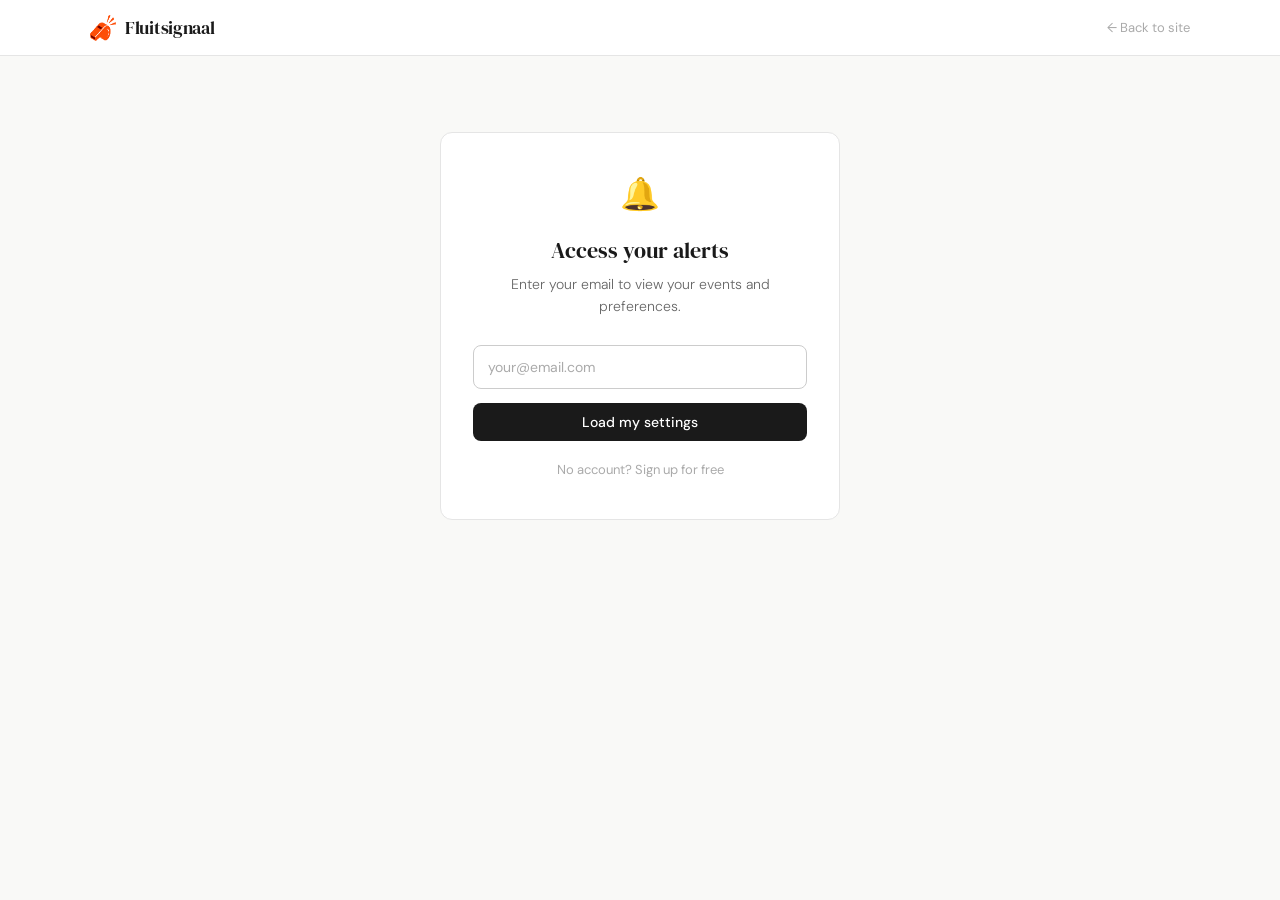
==== commit 27b06f5f: "Restore main site, keep only movies page addition - Restored index.html and dashboard.html to previo" ====
--- a/dashboard.html
+++ b/dashboard.html
@@ -3,54 +3,597 @@
 <head>
   <meta charset="UTF-8" />
   <meta name="viewport" content="width=device-width, initial-scale=1.0" />
-  <title>Fluitsignaal Dashboard</title>
+  <title>My Account — Fluitsignaal</title>
+  <link rel="icon" type="image/png" href="logo.png">
   <link rel="preconnect" href="https://fonts.googleapis.com">
-  <link rel="preconnect" href="https://fonts.gstatic.com" crossorigin>
-  <link href="https://fonts.googleapis.com/css2?family=DM+Sans:wght@400;500;700&family=DM+Serif+Display:ital@0;1&display=swap" rel="stylesheet">
-  <link rel="stylesheet" href="site.css" />
+  <link href="https://fonts.googleapis.com/css2?family=DM+Serif+Display:ital@0;1&family=DM+Sans:wght@300;400;500&display=swap" rel="stylesheet">
+  <style>
+    *, *::before, *::after { box-sizing: border-box; margin: 0; padding: 0; }
+    body { font-family: 'DM Sans', sans-serif; color: #1a1a1a; background: #f9f9f7; min-height: 100vh; }
+
+    /* Topbar */
+    .topbar { background: #fff; border-bottom: 0.5px solid #e5e5e5; padding: 0 2rem; display: flex; justify-content: space-between; align-items: center; height: 56px; position: sticky; top: 0; z-index: 10; max-width: 100%; }
+    .topbar-inner { display: flex; justify-content: space-between; align-items: center; width: 100%; max-width: 1100px; margin: 0 auto; }
+    .topbar-logo { display: flex; align-items: center; gap: 9px; text-decoration: none; color: #1a1a1a; }
+    .topbar-logo img { width: 26px; height: 26px; display: block; }
+    .topbar-logo-text { font-family: 'DM Serif Display', serif; font-size: 18px; letter-spacing: -0.3px; }
+    .topbar-links { display: flex; align-items: center; gap: 2rem; }
+    .topbar-link { font-size: 14px; color: #666; text-decoration: none; background: none; border: none; cursor: pointer; font-family: 'DM Sans', sans-serif; padding: 0; transition: color 0.15s; }
+    .topbar-link:hover { color: #1a1a1a; }
+    .topbar-link.active { color: #1a1a1a; font-weight: 500; }
+    .topbar-user { font-size: 13px; color: #888; display: flex; align-items: center; gap: 12px; }
+    .topbar-user-name { font-weight: 500; color: #1a1a1a; }
+    .topbar-signout { font-size: 13px; color: #aaa; text-decoration: none; transition: color 0.15s; }
+    .topbar-signout:hover { color: #1a1a1a; }
+
+    /* Desktop layout */
+    .layout { display: flex; max-width: 1000px; margin: 2rem auto; padding: 0 2rem; gap: 1.5rem; }
+    .sidebar { width: 200px; flex-shrink: 0; }
+    .sidebar-card { background: #fff; border: 0.5px solid #e5e5e5; border-radius: 12px; overflow: hidden; }
+    .nav-item { display: flex; align-items: center; gap: 10px; padding: 0.75rem 1rem; font-size: 14px; cursor: pointer; color: #666; border-bottom: 0.5px solid #f0f0f0; transition: background 0.1s; }
+    .nav-item:last-child { border-bottom: none; }
+    .nav-item:hover { background: #f9f9f7; }
+    .nav-item.active { color: #1a1a1a; font-weight: 500; background: #f9f9f7; }
+    .sidebar-user { margin-top: 1rem; padding: 1rem; background: #fff; border: 0.5px solid #e5e5e5; border-radius: 12px; }
+    .user-name { font-size: 13px; font-weight: 500; }
+    .user-plan { font-size: 11px; color: #888; margin-top: 2px; }
+    .main { flex: 1; min-width: 0; }
+
+    /* Mobile tab bar — hidden on desktop */
+    .mobile-tabs { display: none; }
+
+    /* Panels */
+    .panel { display: none; }
+    .panel.active { display: block; }
+    .panel-card { background: #fff; border: 0.5px solid #e5e5e5; border-radius: 12px; overflow: hidden; margin-bottom: 1rem; }
+    .panel-header { padding: 1.25rem 1.5rem; border-bottom: 0.5px solid #e5e5e5; }
+    .panel-title { font-family: 'DM Serif Display', serif; font-size: 20px; }
+    .panel-sub { font-size: 13px; color: #888; margin-top: 4px; font-weight: 300; }
+    .panel-body { padding: 1.25rem 1.5rem; }
+
+    /* Event list */
+    .sport-heading { font-size: 11px; font-weight: 500; letter-spacing: 0.1em; text-transform: uppercase; color: #aaa; margin: 1.25rem 0 0.75rem; }
+    .sport-heading:first-child { margin-top: 0; }
+    .event-list { display: flex; flex-direction: column; gap: 8px; }
+    .event-row { display: flex; align-items: center; justify-content: space-between; padding: 0.75rem 1rem; border: 0.5px solid #e5e5e5; border-radius: 8px; cursor: pointer; transition: border-color 0.15s; }
+    .event-row:hover { border-color: #bbb; }
+    .event-row.selected { border-color: #1a1a1a; background: #fafafa; }
+    .event-row-left { display: flex; align-items: center; gap: 10px; min-width: 0; }
+    .event-name { font-size: 14px; font-weight: 500; }
+    .event-date { font-size: 12px; color: #888; margin-top: 2px; font-weight: 300; }
+
+    /* Soon badge */
+    .soon-badge {
+      display: inline-flex; align-items: center;
+      background: #f0fdf4; color: #166534;
+      border: 0.5px solid #86efac;
+      font-size: 10px; font-weight: 500;
+      padding: 2px 7px; border-radius: 5px;
+      flex-shrink: 0; white-space: nowrap;
+    }
+
+    /* Toggle switch */
+    .toggle { width: 36px; height: 20px; border-radius: 10px; background: #ddd; position: relative; transition: background 0.2s; flex-shrink: 0; }
+    .toggle.on { background: #1a1a1a; }
+    .toggle::after { content: ''; position: absolute; width: 14px; height: 14px; background: #fff; border-radius: 50%; top: 3px; left: 3px; transition: transform 0.2s; }
+    .toggle.on::after { transform: translateX(16px); }
+
+    /* Plan grid */
+    .plan-grid { display: grid; grid-template-columns: repeat(3, 1fr); gap: 10px; }
+    .plan-card { border: 0.5px solid #e5e5e5; border-radius: 10px; padding: 1.25rem; }
+    .plan-card.current { border: 2px solid #93c5fd; }
+    .plan-badge { display: inline-block; background: #eff6ff; color: #1d4ed8; font-size: 10px; font-weight: 500; padding: 2px 8px; border-radius: 6px; margin-bottom: 0.5rem; }
+    .plan-card-name { font-size: 14px; font-weight: 500; }
+    .plan-card-price { font-family: 'DM Serif Display', serif; font-size: 28px; margin: 0.5rem 0 0.1rem; }
+    .plan-card-period { font-size: 11px; color: #888; margin-bottom: 1rem; }
+    .plan-card-features { list-style: none; display: flex; flex-direction: column; gap: 5px; }
+    .plan-card-features li { font-size: 12px; color: #666; display: flex; gap: 6px; font-weight: 300; }
+    .plan-card-features li::before { content: '—'; color: #ccc; flex-shrink: 0; }
+
+    /* Save bar */
+    .save-bar { padding: 1rem 1.5rem; border-top: 0.5px solid #e5e5e5; display: flex; justify-content: space-between; align-items: center; gap: 10px; }
+    .save-status { font-size: 13px; color: #166534; display: none; }
+    .btn-save { background: #1a1a1a; color: #fff; border: none; padding: 10px 24px; border-radius: 8px; font-family: 'DM Sans', sans-serif; font-size: 14px; font-weight: 500; cursor: pointer; transition: opacity 0.15s; }
+    .btn-save:disabled { opacity: 0.5; cursor: not-allowed; }
+    .btn-cancel { background: transparent; color: #888; border: 0.5px solid #ccc; padding: 10px 20px; border-radius: 8px; font-family: 'DM Sans', sans-serif; font-size: 13px; cursor: pointer; }
+
+    /* Notifications panel */
+    .ncg { width: 100%; border-collapse: collapse; }
+    .ncg-header th { font-size: 11px; font-weight: 500; letter-spacing: 0.08em; text-transform: uppercase; color: #aaa; padding-bottom: 10px; text-align: center; }
+    .ncg-header th:first-child { text-align: left; }
+    .ncg-row td { padding: 12px 0; border-top: 0.5px solid #f0f0f0; vertical-align: middle; }
+    .ncg-label { flex: 1; }
+    .ncg-name { font-size: 14px; font-weight: 500; }
+    .ncg-hint { font-size: 12px; color: #888; margin-top: 2px; font-weight: 300; }
+    .ncg-cell { text-align: center; width: 72px; }
+
+    /* Loading */
+    .loading { padding: 3rem; text-align: center; color: #aaa; font-size: 14px; }
+
+    /* Email prompt — improved */
+    .not-found-wrap {
+      display: flex; align-items: center; justify-content: center;
+      min-height: 60vh; padding: 2rem;
+    }
+    .not-found-card {
+      background: #fff; border: 0.5px solid #e5e5e5; border-radius: 12px;
+      padding: 2.5rem 2rem; max-width: 400px; width: 100%; text-align: center;
+    }
+    .not-found-icon { font-size: 32px; margin-bottom: 1.25rem; }
+    .not-found-title { font-family: 'DM Serif Display', serif; font-size: 22px; margin-bottom: 0.5rem; }
+    .not-found-sub { font-size: 14px; color: #666; font-weight: 300; line-height: 1.6; margin-bottom: 1.75rem; }
+    .not-found-card input {
+      width: 100%; padding: 12px 14px;
+      border: 0.5px solid #ccc; border-radius: 8px;
+      font-family: 'DM Sans', sans-serif; font-size: 14px;
+      color: #1a1a1a; outline: none; margin-bottom: 10px;
+      transition: border-color 0.15s; text-align: left;
+    }
+    .not-found-card input:focus { border-color: #1a1a1a; }
+    .not-found-card input::placeholder { color: #aaa; }
+    .not-found-back { display: inline-block; margin-top: 1.25rem; font-size: 13px; color: #aaa; text-decoration: none; }
+    .not-found-back:hover { color: #1a1a1a; }
+
+    /* Mobile */
+    @media (max-width: 767px) {
+      .layout { flex-direction: column; margin: 0; padding: 0; gap: 0; }
+
+      /* Hide desktop sidebar */
+      .sidebar { display: none; }
+
+      /* Mobile tab bar */
+      .mobile-tabs {
+        display: flex;
+        background: #fff;
+        border-bottom: 0.5px solid #e5e5e5;
+        position: sticky;
+        top: 56px;
+        z-index: 9;
+      }
+      .mobile-tab {
+        flex: 1; padding: 0.9rem 1rem;
+        font-size: 14px; font-weight: 400; color: #888;
+        text-align: center; cursor: pointer;
+        border-bottom: 2px solid transparent;
+        transition: color 0.15s, border-color 0.15s;
+        background: none; border-top: none; border-left: none; border-right: none;
+        font-family: 'DM Sans', sans-serif;
+      }
+      .mobile-tab.active { color: #1a1a1a; font-weight: 500; border-bottom-color: #1a1a1a; }
+
+      .main { padding: 1.25rem; }
+
+      .panel-header { padding: 1rem 1.25rem; }
+      .panel-body { padding: 1rem 1.25rem; }
+      .save-bar { padding: 0.875rem 1.25rem; }
+
+      .plan-grid { grid-template-columns: 1fr; }
+
+      .not-found-wrap { min-height: 50vh; padding: 1.5rem; }
+      .not-found-card { padding: 2rem 1.5rem; }
+
+      .topbar { padding: 0 1.25rem; }
+    }
+  </style>
 </head>
-<body data-page="dashboard">
-  <div class="site-shell">
-    <header class="topbar">
-      <a class="brand" href="index.html">
-        <img src="https://coenvanrappard-lgtm.github.io/Fluitsignaal/logo.png" alt="Fluitsignaal logo" />
-        <div>
-          <div class="brand-wordmark">Fluitsignaal</div>
-          <div class="brand-tag">Dashboard</div>
-        </div>
-      </a>
-      <nav class="topnav">
-        <a href="index.html">Home</a>
-        <a class="active" href="dashboard.html">Dashboard</a>
-        <a href="tickets.html">Tickets</a>
-        <a href="movies.html">Movies</a>
-        <a href="amsterdam.html">Amsterdam this weekend</a>
-      </nav>
-    </header>
-
-    <section class="page-hero">
-      <div class="eyebrow">Dashboard</div>
-      <h1>The product view that brings the three strands together.</h1>
-      <p>If the website is the source of truth, the dashboard is where the service becomes coherent: sale windows that matter, films worth opening, and the Amsterdam picks that are current right now.</p>
-      <div class="page-subnav">
-        <a href="#dashboard-tickets">Tickets</a>
-        <a href="#dashboard-movies">Movies</a>
-        <a href="#dashboard-amsterdam">Amsterdam</a>
+<body>
+<div class="topbar">
+  <div class="topbar-inner">
+    <a href="index.html" class="topbar-logo">
+      <img src="logo.png" alt="Fluitsignaal" />
+      <span class="topbar-logo-text">Fluitsignaal</span>
+    </a>
+    <div class="topbar-links">
+      <button class="topbar-link active" id="nav-events" onclick="showPanel('events', this)">My events</button>
+      <button class="topbar-link" id="nav-notifications" onclick="showPanel('notifications', this)">Notifications</button>
+      <button class="topbar-link" id="nav-plan" onclick="showPanel('plan', this)">My plan</button>
+    </div>
+    <div class="topbar-user">
+      <span class="topbar-user-name" id="topbar-user-name"></span>
+      <a href="index.html" class="topbar-signout">← Back to site</a>
+    </div>
+  </div>
+</div>
+
+<!-- Mobile tab bar (hidden on desktop) -->
+<div class="mobile-tabs">
+  <button class="mobile-tab active" id="mobile-tab-events" onclick="showPanel('events', this, 'mobile-tab-events')">My events</button>
+  <button class="mobile-tab" id="mobile-tab-notifications" onclick="showPanel('notifications', this, 'mobile-tab-notifications')">Notifications</button>
+  <button class="mobile-tab" id="mobile-tab-plan" onclick="showPanel('plan', this, 'mobile-tab-plan')">My plan</button>
+</div>
+
+<div class="layout">
+  <div class="sidebar">
+    <div class="sidebar-card">
+      <div class="nav-item active" onclick="showPanel('events', this)">🗓 <span>My events</span></div>
+      <div class="nav-item" onclick="showPanel('notifications', this)">🔔 <span>Notifications</span></div>
+      <div class="nav-item" onclick="showPanel('plan', this)">💳 <span>My plan</span></div>
+    </div>
+    <div class="sidebar-user">
+      <div class="user-name" id="user-name">—</div>
+      <div class="user-plan" id="user-plan">—</div>
+    </div>
+  </div>
+
+  <div class="main">
+    <div class="panel active" id="panel-events">
+      <div class="panel-card">
+        <div class="panel-header">
+          <div class="panel-title">My events</div>
+          <div class="panel-sub">Select which events you want day-before and hour-of ticket alerts for. The weekly digest covers all events automatically.</div>
+        </div>
+        <div class="panel-body" id="events-body">
+          <div class="loading">Loading your preferences…</div>
+        </div>
+        <div class="save-bar">
+          <div class="save-status" id="save-status">Saved!</div>
+          <button class="btn-save" id="btn-save" onclick="savePreferences()">Save preferences</button>
+        </div>
       </div>
-      <div class="summary-strip" id="dashboard-summary"></div>
-    </section>
-
-    <section class="dashboard-grid">
-      <div class="stack">
-        <div id="dashboard-tickets"></div>
-        <div id="dashboard-amsterdam"></div>
+    </div>
+
+    <div class="panel" id="panel-notifications">
+      <div class="panel-card">
+        <div class="panel-header">
+          <div class="panel-title">Notifications</div>
+          <div class="panel-sub">Choose how and when you want to be notified</div>
+        </div>
+        <div class="panel-body">
+          <table class="ncg">
+            <thead class="ncg-header"><tr>
+              <th></th><th>Email</th><th>SMS</th>
+            </tr></thead>
+            <tbody>
+              <tr class="ncg-row">
+                <td><div class="ncg-name">Day before</div><div class="ncg-hint">Alert the day before a sale opens</div></td>
+                <td class="ncg-cell"><div class="toggle" id="rt-day-before-email" onclick="toggleRt('day-before-email')"></div></td>
+                <td class="ncg-cell"><div class="toggle" id="rt-day-before-sms" onclick="toggleRt('day-before-sms')"></div></td>
+              </tr>
+              <tr class="ncg-row">
+                <td><div class="ncg-name">1 hour before</div><div class="ncg-hint">Alert 1 hour before the sale goes live</div></td>
+                <td class="ncg-cell"><div class="toggle" id="rt-hour-before-email" onclick="toggleRt('hour-before-email')"></div></td>
+                <td class="ncg-cell"><div class="toggle" id="rt-hour-before-sms" onclick="toggleRt('hour-before-sms')"></div></td>
+              </tr>
+            </tbody>
+          </table>
+        </div>
+        <div class="save-bar">
+          <div class="save-status" id="notif-save-status">Saved!</div>
+          <button class="btn-save" id="btn-save-notif" onclick="saveNotifications()">Save preferences</button>
+        </div>
       </div>
-      <div class="stack">
-        <div id="dashboard-movies"></div>
-        <div class="callout" id="dashboard-callout"></div>
+    </div>
+
+    <div class="panel" id="panel-plan">
+      <div class="panel-card">
+        <div class="panel-header">
+          <div class="panel-title">My plan</div>
+          <div class="panel-sub" id="plan-sub">—</div>
+        </div>
+        <div class="panel-body">
+          <div class="plan-grid">
+            <div class="plan-card" id="plan-card-free">
+              <div class="plan-card-name">Free</div>
+              <div class="plan-card-price">€0</div>
+              <div class="plan-card-period">free to use</div>
+              <ul class="plan-card-features"><li>Weekly digest — all events</li><li>Email alerts</li><li>Day-before &amp; hour reminders</li></ul>
+            </div>
+            <div class="plan-card" id="plan-card-pro">
+              <div class="plan-card-name">Pro</div>
+              <div class="plan-card-price">€7</div>
+              <div class="plan-card-period">per month</div>
+              <ul class="plan-card-features"><li>Unlimited events</li><li>Email + SMS alerts</li><li>All reminder types</li><li>Lottery registration reminders</li></ul>
+            </div>
+          </div>
+        </div>
+        <div class="save-bar">
+          <div id="upgrade-wrap" style="display:none;">
+            <button class="btn-save" id="btn-upgrade" onclick="startCheckout()">Upgrade to Pro — €7/mo</button>
+          </div>
+          <div id="pro-wrap" style="display:none;">
+            <span style="font-size:13px;color:#166534;font-weight:500;">You're on Pro</span>
+          </div>
+          <button class="btn-cancel" id="btn-contact-plan">Contact us to change plan</button>
+        </div>
       </div>
-    </section>
+    </div>
   </div>
-  <script src="site.js"></script>
+</div>
+
+<script>
+
+
+const SCRIPT_URL = 'https://script.google.com/macros/s/AKfycbwP9GisrJfJO7_6IYiovEBBaAKNz9kUeVCPhgupX2QKAw7u7qqv5N5-zG1oYqaCD4zT/exec';
+
+const EVENTS = {
+  tennis: {
+    label: '🎾 Tennis',
+    items: [
+      { id: 'french_open', name: 'French Open', date: 'Sale opens March 31, 2026', saleDate: '2026-03-31' },
+      { id: 'wimbledon', name: 'Wimbledon', date: 'Ballot opens September 2026', saleDate: null },
+      { id: 'australian_open', name: 'Australian Open', date: 'Sale opens approx. October 2026', saleDate: null },
+      { id: 'us_open', name: 'US Open', date: 'Sale opens approx. April 2026', saleDate: '2026-04-15' },
+      { id: 'rotterdam_open', name: 'Rotterdam Open', date: 'Sale opens approx. June 2026', saleDate: null },
+      { id: 'libema_open', name: 'Libema Open', date: 'Date TBA', saleDate: null },
+      { id: 'davis_cup', name: 'Davis Cup', date: 'Date TBA', saleDate: null },
+    ]
+  },
+  football: {
+    label: '⚽ Football',
+    items: [
+      { id: 'ajax', name: 'Ajax', date: 'Season tickets June 2026', saleDate: null },
+      { id: 'feyenoord', name: 'Feyenoord', date: 'Season tickets June 2026', saleDate: null },
+      { id: 'psv', name: 'PSV', date: 'Season tickets June 2026', saleDate: null },
+      { id: 'nederlands_elftal', name: 'Nederlands Elftal', date: 'Via knvb.nl', saleDate: null },
+      { id: 'world_cup', name: 'WK 2026', date: 'Resale opens April 2, 2026', saleDate: '2026-04-02' },
+      { id: 'euro', name: 'EK', date: 'Date TBA', saleDate: null },
+      { id: 'club_world_cup', name: 'WK Clubs', date: 'Date TBA', saleDate: null },
+    ]
+  },
+  golf: {
+    label: '⛳ Golf',
+    items: [
+      { id: 'ryder_cup', name: 'Ryder Cup', date: 'Ballot open at rydercup.com', saleDate: null },
+      { id: 'solheim_cup', name: 'Solheim Cup', date: 'Date TBA', saleDate: null },
+      { id: 'the_open', name: 'The Open Championship', date: 'Sale opens approx. March 2026', saleDate: null },
+      { id: 'klm_open', name: 'KLM Open', date: 'Date TBA', saleDate: null },
+    ]
+  },
+  rugby: {
+    label: '🏉 Rugby',
+    items: [
+      { id: 'six_nations', name: 'Six Nations', date: 'Sale opens approx. November 2026', saleDate: null },
+    ]
+  },
+  hockey: {
+    label: '🏑 Hockey',
+    items: [
+      { id: 'hockey_ek', name: 'Hockey EK', date: 'Date TBA', saleDate: null },
+      { id: 'hockey_wk', name: 'Hockey WK', date: 'Date TBA', saleDate: null },
+      { id: 'hockey_hoofdklasse', name: 'Hoofdklasse Play-offs', date: 'Sale opens approx. March 2026', saleDate: '2026-03-25' },
+    ]
+  },
+  spotlight: {
+    label: '🔦 Spotlight',
+    items: [
+      { id: 'urban_sports_week_amsterdam', name: 'Urban Sports Week Amsterdam', date: 'Mei 2026 · NDSM, Amsterdam', saleDate: '2026-05-15' },
+      { id: 'fiba_3x3', name: 'FIBA 3x3 World Tour Amsterdam Masters', date: 'Mei 2026 · Amsterdam', saleDate: '2026-05-15' },
+      { id: '3x3nl_tour_finals', name: '3x3NL Tour Finals Amsterdam', date: '25–26 jul 2026 · Amsterdam', saleDate: '2026-07-25' },
+      { id: 'museumplein_polo', name: 'Museumplein Polo Amsterdam', date: '25–27 sep 2026 · Gratis', saleDate: null },
+      { id: 'premier_padel_rotterdam', name: 'Premier Padel Rotterdam', date: '27 sep – 4 okt 2026 · Rotterdam Ahoy', saleDate: null },
+      { id: 'amstel_tigers', name: 'Amstel Tigers IJshockey', date: 'Seizoen 2026–2027 · Amsterdam', saleDate: null },
+      { id: 'tilburg_trappers', name: 'Tilburg Trappers IJshockey', date: 'Seizoen 2026–2027 · Tilburg', saleDate: null },
+      { id: 'world_sprint_championships', name: 'WK Sprint Schaatsen', date: '2027 · Thialf, Heerenveen', saleDate: null },
+      { id: 'jumping_amsterdam', name: 'Jumping Amsterdam', date: 'Januari 2027 · RAI Amsterdam', saleDate: null },
+      { id: 'hollands_strongest_man', name: "Holland's Strongest Man", date: 'Datum onbekend', saleDate: null },
+      { id: 'beachvolleybal_eredivisie', name: 'Beachvolleybal Eredivisie', date: 'Zomer 2026', saleDate: null },
+      { id: 'beachlife_volleyball_scheveningen', name: 'Summer BeachLife Volleyball Scheveningen', date: 'Zomer 2026 · Scheveningen', saleDate: null },
+    ]
+  }
+};
+
+let userEmail = null;
+let userPlan = 'free';
+
+const REMINDER_MAP = [
+  { id: 'day-before-email',  dbKey: 'day_before_email',  type: 'day_before',  channel: 'email' },
+  { id: 'day-before-sms',    dbKey: 'day_before_sms',    type: 'day_before',  channel: 'sms'   },
+  { id: 'hour-before-email', dbKey: 'hour_before_email', type: 'hour_before', channel: 'email' },
+  { id: 'hour-before-sms',   dbKey: 'hour_before_sms',   type: 'hour_before', channel: 'sms'   },
+];
+
+function toggleRt(id) {
+  document.getElementById('rt-' + id).classList.toggle('on');
+}
+
+function renderNotifications(notifMethod, remindersArr) {
+  const isNewFormat = remindersArr.some(r => r.includes('_email') || r.includes('_sms'));
+  REMINDER_MAP.forEach(({ id, dbKey, type, channel }) => {
+    let on;
+    if (isNewFormat) {
+      on = remindersArr.includes(dbKey);
+    } else {
+      const typeOn = remindersArr.includes(type);
+      const m = notifMethod || 'email';
+      on = typeOn && (channel === 'email' ? ['email','both'].includes(m) : ['sms','both'].includes(m));
+    }
+    document.getElementById('rt-' + id).classList.toggle('on', on);
+  });
+}
+
+async function saveNotifications() {
+  const btn = document.getElementById('btn-save-notif');
+  btn.disabled = true; btn.textContent = 'Saving…';
+  const reminders = REMINDER_MAP.filter(({ id }) => document.getElementById('rt-' + id).classList.contains('on')).map(({ dbKey }) => dbKey).join('|');
+  const hasSms = REMINDER_MAP.some(({ id, channel }) => channel === 'sms' && document.getElementById('rt-' + id).classList.contains('on'));
+  const hasEmail = REMINDER_MAP.some(({ id, channel }) => channel === 'email' && document.getElementById('rt-' + id).classList.contains('on'));
+  const notifications = hasSms && hasEmail ? 'both' : hasSms ? 'sms' : 'email';
+  try {
+    await fetch(SCRIPT_URL, {
+      method: 'POST',
+      body: JSON.stringify({ action: 'update_notifications', email: userEmail, notifications, reminders })
+    });
+    const status = document.getElementById('notif-save-status');
+    status.style.display = 'block';
+    setTimeout(() => { status.style.display = 'none'; }, 3000);
+  } catch(e) { alert('Something went wrong. Please try again.'); }
+  btn.disabled = false; btn.textContent = 'Save preferences';
+}
+
+const TODAY = new Date();
+const SOON_DAYS = 30;
+
+function isSoon(dateStr) {
+  if (!dateStr) return false;
+  const d = new Date(dateStr);
+  const diff = (d - TODAY) / (1000 * 60 * 60 * 24);
+  return diff >= 0 && diff <= SOON_DAYS;
+}
+
+function showPanel(name, el, mobileTabId) {
+  document.querySelectorAll('.panel').forEach(p => p.classList.remove('active'));
+  document.querySelectorAll('.nav-item, .topbar-link, .mobile-tab').forEach(n => n.classList.remove('active'));
+  document.getElementById('panel-' + name).classList.add('active');
+  if (el) el.classList.add('active');
+  document.getElementById('nav-' + name)?.classList.add('active');
+  if (mobileTabId) document.getElementById(mobileTabId)?.classList.add('active');
+}
+
+function toggleEvent(row) {
+  row.classList.toggle('selected');
+  row.querySelector('.toggle').classList.toggle('on');
+}
+
+function renderEvents(selectedIds) {
+  const body = document.getElementById('events-body');
+  let html = '';
+  for (const sport of Object.values(EVENTS)) {
+    html += `<div class="sport-heading">${sport.label}</div><div class="event-list">`;
+    for (const e of sport.items) {
+      const sel = selectedIds.includes(e.id);
+      const soonBadge = isSoon(e.saleDate) ? `<span class="soon-badge">${'Soon'}</span>` : '';
+      html += `<div class="event-row${sel ? ' selected' : ''}" data-id="${e.id}" onclick="toggleEvent(this)">
+        <div class="event-row-left">
+          <div>
+            <div class="event-name">${e.name}</div>
+            <div class="event-date">${e.date}</div>
+          </div>
+          ${soonBadge}
+        </div>
+        <div class="toggle${sel ? ' on' : ''}"></div>
+      </div>`;
+    }
+    html += '</div>';
+  }
+  body.innerHTML = html;
+}
+
+function hideAllPanels() {
+  document.querySelector('.layout').style.display = 'none';
+  document.querySelector('.mobile-tabs').style.display = 'none';
+  const navLinks = document.querySelector('.topbar-links');
+  if (navLinks) navLinks.style.display = 'none';
+}
+
+function showEmailPrompt(errorMsg) {
+  document.querySelectorAll('.not-found-wrap').forEach(el => el.remove());
+  hideAllPanels();
+  const body = document.body;
+  const wrap = document.createElement('div');
+  wrap.className = 'not-found-wrap';
+  wrap.innerHTML = `
+    <div class="not-found-card">
+      <div class="not-found-icon">🔔</div>
+      <div class="not-found-title">Access your alerts</div>
+      <p class="not-found-sub">${errorMsg || 'Enter your email to view your events and preferences.'}</p>
+      <input type="email" id="email-input" placeholder="your@email.com" onkeydown="if(event.key==='Enter')loadByEmail()" />
+      <button class="btn-save" style="width:100%;margin-top:4px;" onclick="loadByEmail()">Load my settings</button>
+      <a href="index.html" class="not-found-back">No account? Sign up for free</a>
+    </div>`;
+  body.appendChild(wrap);
+}
+
+async function loadByEmail() {
+  const input = document.getElementById('email-input').value.trim();
+  if (!input) return;
+  window.location.href = window.location.pathname + '?email=' + encodeURIComponent(input);
+}
+
+async function loadUser() {
+  const params = new URLSearchParams(window.location.search);
+  userEmail = params.get('email');
+  if (!userEmail) { showEmailPrompt(); return; }
+
+  try {
+    const res = await fetch(SCRIPT_URL + '?email=' + encodeURIComponent(userEmail), { credentials: 'omit' });
+    const text = await res.text();
+    const data = JSON.parse(text);
+
+    if (!data.found) {
+      showEmailPrompt('This email address was not found. Check your address or sign up.');
+      return;
+    }
+
+    const user = data.user;
+    userPlan = user.plan || 'free';
+    document.getElementById('user-name').textContent = user.name || userEmail;
+    document.getElementById('topbar-user-name').textContent = (user.name || userEmail).split(' ')[0];
+    document.getElementById('user-plan').textContent = userPlan + ' plan';
+    document.getElementById('plan-sub').textContent = `You're on the ${userPlan} plan`;
+    document.getElementById('plan-card-' + userPlan)?.classList.add('current');
+    if (userPlan === 'free') {
+      document.getElementById('upgrade-wrap').style.display = 'block';
+      document.getElementById('btn-contact-plan').style.display = 'none';
+    } else {
+      document.getElementById('pro-wrap').style.display = 'block';
+      document.getElementById('btn-contact-plan').style.display = 'none';
+    }
+    if (params.get('upgraded') === '1') {
+      document.getElementById('plan-sub').textContent = 'Welcome to Pro! Your subscription has been upgraded.';
+      showPanel('plan', document.getElementById('nav-plan'));
+    }
+    const selected = user.events ? user.events.split('|').filter(Boolean) : [];
+    renderEvents(selected);
+    const reminders = user.reminders ? user.reminders.split('|').filter(Boolean) : ['weekly','day_before'];
+    renderNotifications(user.notifications || 'email', reminders);
+  } catch(e) {
+    console.error('loadUser error:', e);
+    showEmailPrompt('Something went wrong. Please try again.');
+  }
+}
+
+async function savePreferences() {
+  const btn = document.getElementById('btn-save');
+  btn.disabled = true;
+  btn.textContent = 'Saving…';
+
+  const selected = [...document.querySelectorAll('.event-row.selected')].map(r => r.dataset.id);
+
+  try {
+    await fetch(SCRIPT_URL, {
+      method: 'POST',
+      body: JSON.stringify({ action: 'update_events', email: userEmail, events: selected.join('|') })
+    });
+    const status = document.getElementById('save-status');
+    status.style.display = 'block';
+    setTimeout(() => { status.style.display = 'none'; }, 3000);
+  } catch(e) {
+    alert('Something went wrong. Please try again.');
+  }
+
+  btn.disabled = false;
+  btn.textContent = 'Save preferences';
+}
+
+async function startCheckout() {
+  const btn = document.getElementById('btn-upgrade');
+  btn.textContent = 'Redirecting…';
+  btn.disabled = true;
+  try {
+    const res = await fetch(SCRIPT_URL + '?action=create_checkout&email=' + encodeURIComponent(userEmail), { credentials: 'omit' });
+    const text = await res.text();
+    let data;
+    try { data = JSON.parse(text); } catch(_) {
+      alert('Unexpected response:\n' + text.slice(0, 300));
+      btn.textContent = 'Upgrade to Pro — €7/mo';
+      btn.disabled = false;
+      return;
+    }
+    if (data.url) {
+      window.location.href = data.url;
+    } else {
+      alert('Error: ' + (data.error || JSON.stringify(data)));
+      btn.textContent = 'Upgrade to Pro — €7/mo';
+      btn.disabled = false;
+    }
+  } catch(e) {
+    alert('Fetch failed: ' + e.message);
+    btn.textContent = 'Upgrade to Pro — €7/mo';
+    btn.disabled = false;
+  }
+}
+
+loadUser();
+</script>
 </body>
 </html>
